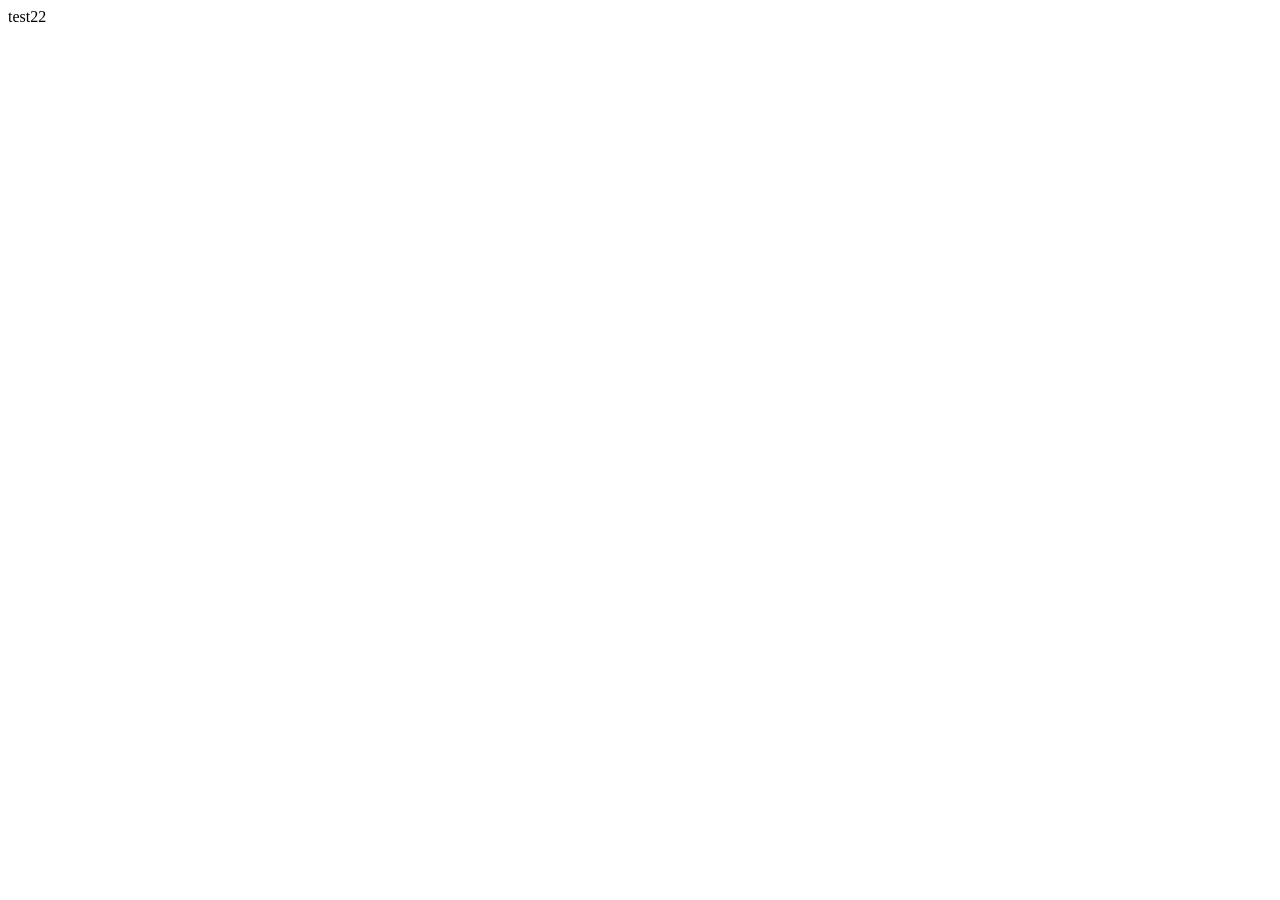
==== index.html @ 88a9cce7 "テスト内容を修正 test->test22" ====
<!DOCTYPE html>
<html lang="ja">
<head>
	<meta charset="UTF-8">
	<meta name="robots" content="noindex">
	<meta name="viewport" content="width=device-width, initial-scale=1">
	<title>Document</title>
	<meta name="description" content="">
	<link rel="stylesheet" href="https://cdn.jsdelivr.net/npm/ress@5.0.2/dist/ress.min.css">
</head>
<body>
	test22
</body>
</html>
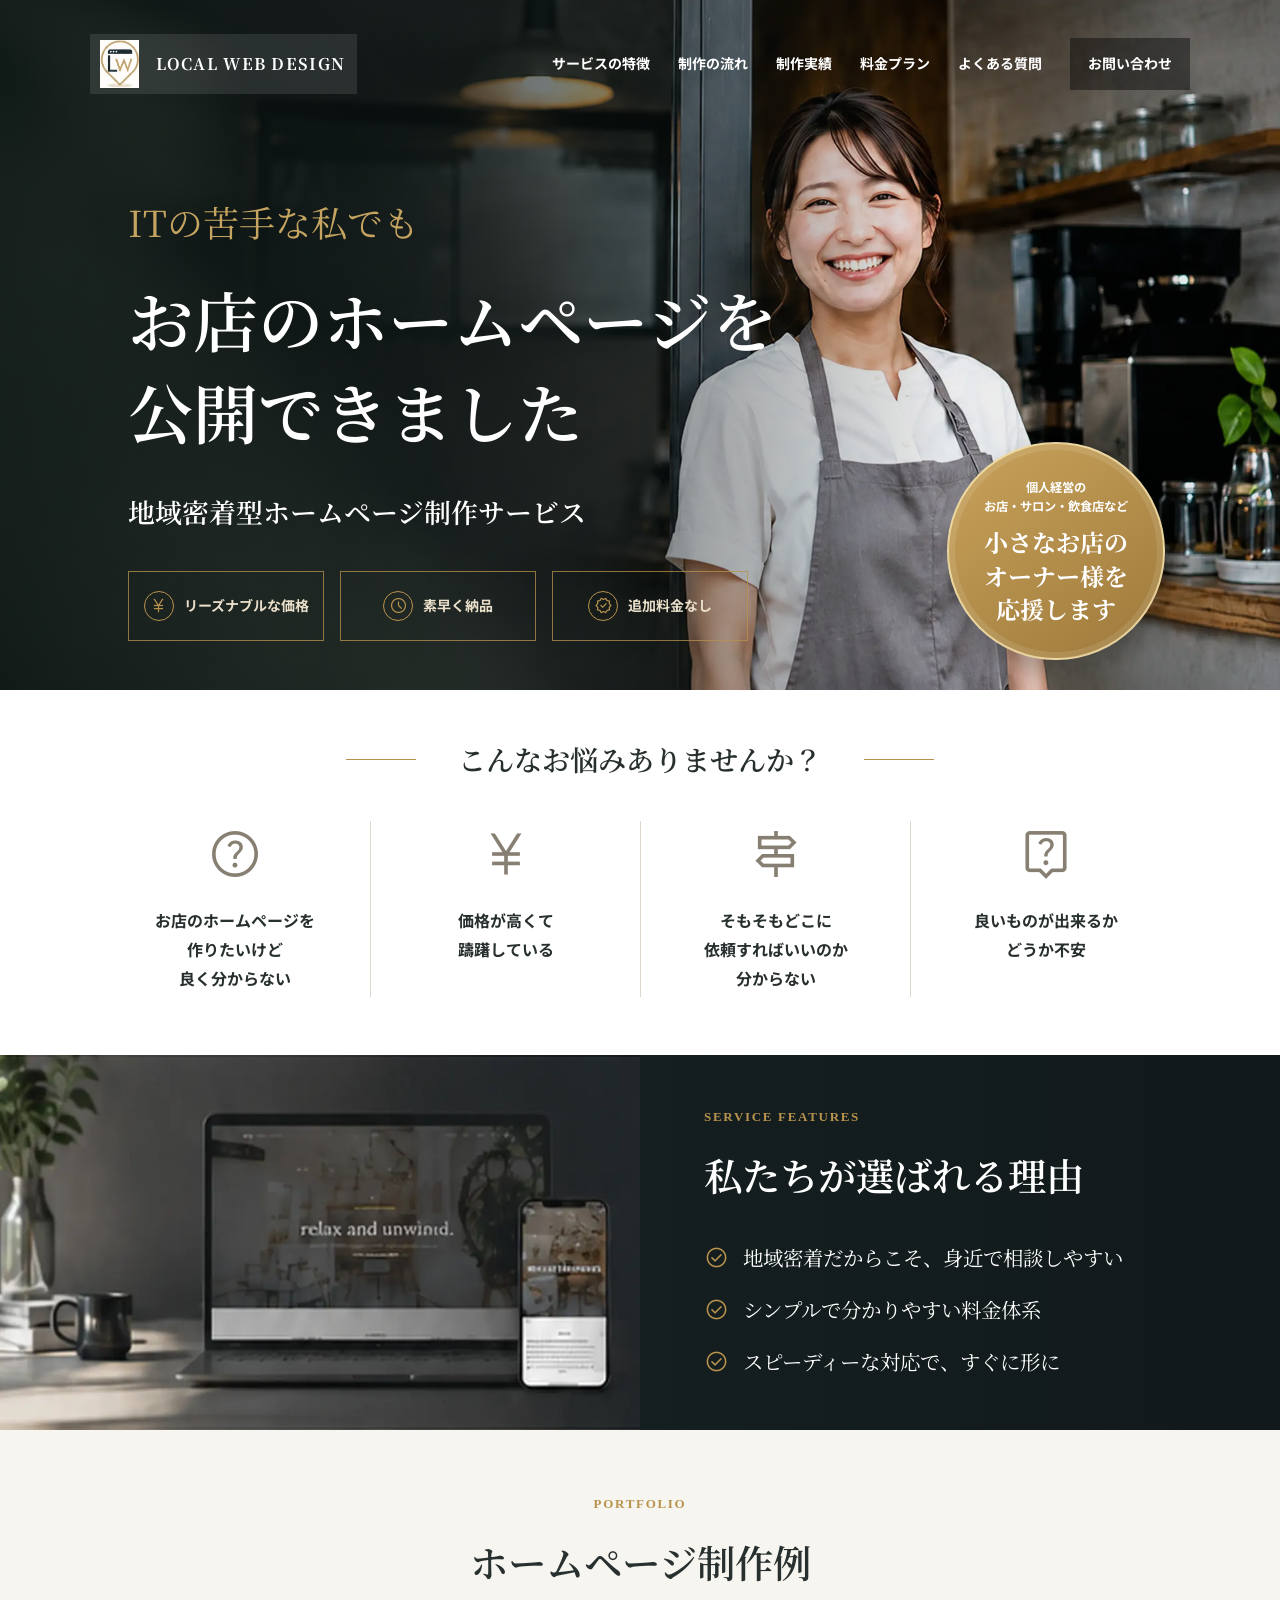
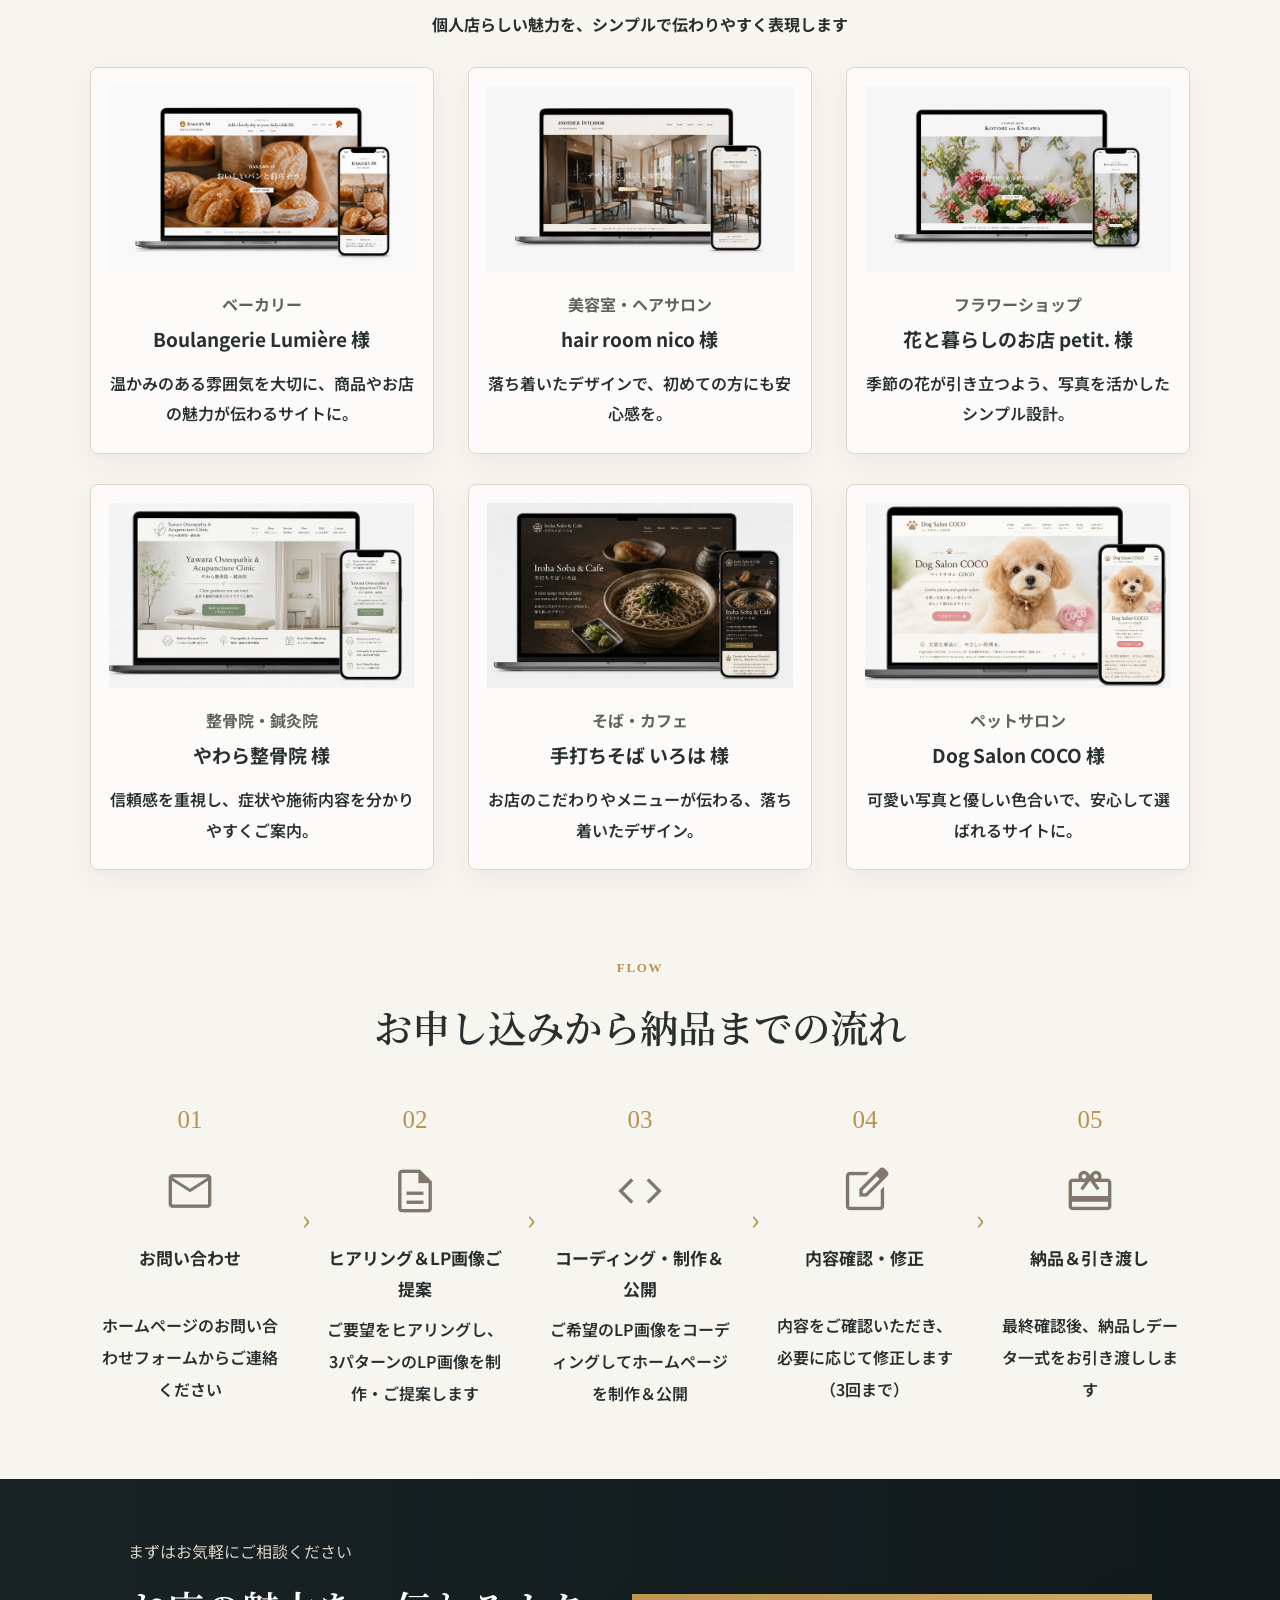
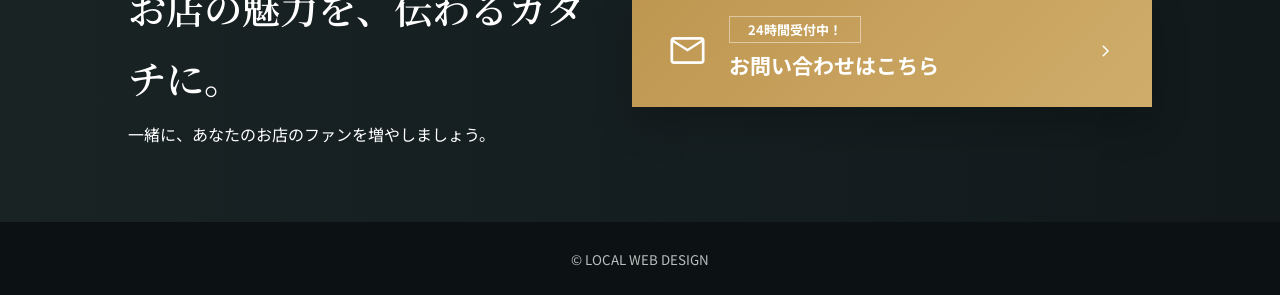
==== commit 22d1190d: "new files 今回初めての登録" ====
--- a/index.html
+++ b/index.html
@@ -1,14 +1,207 @@
 <!DOCTYPE html>
 <html lang="ja">
+
 <head>
 	<meta charset="UTF-8">
 	<meta name="robots" content="noindex">
-	<meta name="viewport" content="width=device-width, initial-scale=1">
-	<title>Document</title>
-	<meta name="description" content="">
-	<link rel="stylesheet" href="https://cdn.jsdelivr.net/npm/ress@5.0.2/dist/ress.min.css">
+	<meta name="viewport" content="width=device-width, initial-scale=1.0">
+	<meta name="description" content="LOCAL WEB DESIGNは、個人経営の小さなお店・サロン・飲食店などのための地域密着型ホームページ制作サービスです。">
+	<title>LOCAL WEB DESIGN | 個人経営専門WEB制作会社</title>
+
+	<!-- favicon -->
+	<link rel="icon" type="image/png" href="/favicon-96x96.png" sizes="96x96" />
+	<link rel="icon" type="image/svg+xml" href="/favicon.svg" />
+	<link rel="shortcut icon" href="/favicon.ico" />
+	<link rel="apple-touch-icon" sizes="180x180" href="/apple-touch-icon.png" />
+	<link rel="manifest" href="/site.webmanifest" />
+
+	<link rel="preconnect" href="https://fonts.googleapis.com">
+	<link rel="preconnect" href="https://fonts.gstatic.com" crossorigin>
+	<link href="https://fonts.googleapis.com/css2?family=Material+Symbols+Outlined&family=Noto+Sans+JP:wght@400;500;600;700&family=Noto+Serif+JP:wght@500;600;700&display=swap" rel="stylesheet">
+	<link rel="stylesheet" href="./assets/css/style.css">
 </head>
+
 <body>
-	test22
+	<header class="site-header">
+
+		<a class="site-logo" href="./index.html" aria-label="LOCAL WEB DESIGN トップページ">
+			<img src="./assets/images/logo.webp" alt="" class="logo-mark">
+			<span class="site-name">LOCAL WEB DESIGN</span>
+		</a>
+		<button class="menu-button" type="button" aria-label="メニューを開閉する" aria-controls="global-nav" aria-expanded="false">
+			<span class="material-symbols-outlined" aria-hidden="true">menu</span>
+		</button>
+		<nav class="global-nav" id="global-nav" aria-label="グローバルナビゲーション">
+			<a href="#features">サービスの特徴</a>
+			<a href="#flow">制作の流れ</a>
+			<a href="#portfolio">制作実績</a>
+			<!-- TODO: 料金プランの内容が未支給のため仮リンクです。 -->
+			<a href="#">料金プラン</a>
+			<!-- TODO: よくある質問の内容が未支給のため仮リンクです。 -->
+			<a href="#">よくある質問</a>
+			<a class="nav-contact" href="./contact.html">お問い合わせ</a>
+		</nav>
+	</header>
+
+	<main>
+		<section class="mv" aria-labelledby="hero-title">
+			<img class="hero-image" src="./assets/images/MV.webp" alt="カフェで笑顔で立つ小さなお店のオーナー">
+			<div class="hero-overlay"></div>
+			<div class="hero-content">
+				<p class="hero-lead">ITの苦手な私でも</p>
+				<h1 id="hero-title">お店のホームページを<br>公開できました</h1>
+				<p class="hero-subtitle">地域密着型ホームページ制作サービス</p>
+				<ul class="hero-points" aria-label="サービスの特徴">
+					<li><span class="material-symbols-outlined" aria-hidden="true">currency_yen</span>リーズナブルな価格</li>
+					<li><span class="material-symbols-outlined" aria-hidden="true">schedule</span>素早く納品</li>
+					<li><span class="material-symbols-outlined" aria-hidden="true">verified</span>追加料金なし</li>
+				</ul>
+			</div>
+			<div class="hero-badge" aria-label="個人経営の小さなお店のオーナー様を応援します">
+				<span>個人経営の<br>お店・サロン・飲食店など</span>
+				<strong>小さなお店の<br>オーナー様を<br>応援します</strong>
+			</div>
+		</section>
+		<section class="worries" aria-labelledby="worries-title">
+			<div class="section-title-line">
+				<span></span>
+				<h2 id="worries-title">こんなお悩みありませんか？</h2>
+				<span></span>
+			</div>
+			<div class="worry-grid">
+				<article class="worry-item">
+					<span class="material-symbols-outlined" aria-hidden="true">help_outline</span>
+					<p>お店のホームページを<br>作りたいけど<br>良く分からない</p>
+				</article>
+				<article class="worry-item">
+					<span class="material-symbols-outlined" aria-hidden="true">currency_yen</span>
+					<p>価格が高くて<br>躊躇している</p>
+				</article>
+				<article class="worry-item">
+					<span class="material-symbols-outlined" aria-hidden="true">signpost</span>
+					<p>そもそもどこに<br>依頼すればいいのか<br>分からない</p>
+				</article>
+				<article class="worry-item">
+					<span class="material-symbols-outlined" aria-hidden="true">live_help</span>
+					<p>良いものが出来るか<br>どうか不安</p>
+				</article>
+			</div>
+		</section>
+
+		<section class="features dark-section" id="features" aria-labelledby="features-title">
+			<div class="features-visual">
+				<img src="./assets/images/service_features.webp" alt="制作したホームページを表示するノートパソコンとスマートフォン">
+			</div>
+			<div class="features-text">
+				<p class="section-kicker">SERVICE FEATURES</p>
+				<h2 id="features-title">私たちが選ばれる理由</h2>
+				<ul class="feature-list">
+					<li><span class="material-symbols-outlined" aria-hidden="true">check_circle</span>地域密着だからこそ、身近で相談しやすい</li>
+					<li><span class="material-symbols-outlined" aria-hidden="true">check_circle</span>シンプルで分かりやすい料金体系</li>
+					<li><span class="material-symbols-outlined" aria-hidden="true">check_circle</span>スピーディーな対応で、すぐに形に</li>
+				</ul>
+			</div>
+		</section>
+
+		<section class="portfolio" id="portfolio" aria-labelledby="portfolio-title">
+			<p class="section-kicker">PORTFOLIO</p>
+			<h2 id="portfolio-title">ホームページ制作例</h2>
+			<p class="section-copy">個人店らしい魅力を、シンプルで伝わりやすく表現します</p>
+			<div class="portfolio-grid">
+				<article class="portfolio-card">
+					<img src="./assets/images/sample-1.webp" alt="ベーカリーのホームページ制作例">
+					<p class="portfolio-type">ベーカリー</p>
+					<h3>Boulangerie Lumière 様</h3>
+					<p>温かみのある雰囲気を大切に、商品やお店の魅力が伝わるサイトに。</p>
+				</article>
+				<article class="portfolio-card">
+					<img src="./assets/images/sample-2.webp" alt="美容室・ヘアサロンのホームページ制作例">
+					<p class="portfolio-type">美容室・ヘアサロン</p>
+					<h3>hair room nico 様</h3>
+					<p>落ち着いたデザインで、初めての方にも安心感を。</p>
+				</article>
+				<article class="portfolio-card">
+					<img src="./assets/images/sample-3.webp" alt="フラワーショップのホームページ制作例">
+					<p class="portfolio-type">フラワーショップ</p>
+					<h3>花と暮らしのお店 petit. 様</h3>
+					<p>季節の花が引き立つよう、写真を活かしたシンプル設計。</p>
+				</article>
+				<article class="portfolio-card">
+					<img src="./assets/images/sample-4.webp" alt="整骨院・鍼灸院のホームページ制作例">
+					<p class="portfolio-type">整骨院・鍼灸院</p>
+					<h3>やわら整骨院 様</h3>
+					<p>信頼感を重視し、症状や施術内容を分かりやすくご案内。</p>
+				</article>
+				<article class="portfolio-card">
+					<img src="./assets/images/sample-5.webp" alt="そば・カフェのホームページ制作例">
+					<p class="portfolio-type">そば・カフェ</p>
+					<h3>手打ちそば いろは 様</h3>
+					<p>お店のこだわりやメニューが伝わる、落ち着いたデザイン。</p>
+				</article>
+				<article class="portfolio-card">
+					<img src="./assets/images/sample-6.webp" alt="ペットサロンのホームページ制作例">
+					<p class="portfolio-type">ペットサロン</p>
+					<h3>Dog Salon COCO 様</h3>
+					<p>可愛い写真と優しい色合いで、安心して選ばれるサイトに。</p>
+				</article>
+			</div>
+		</section>
+
+		<section class="flow" id="flow" aria-labelledby="flow-title">
+			<p class="section-kicker">FLOW</p>
+			<h2 id="flow-title">お申し込みから納品までの流れ</h2>
+			<div class="flow-steps">
+				<article class="flow-step">
+					<p class="flow-number">01</p>
+					<span class="material-symbols-outlined" aria-hidden="true">mail</span>
+					<h3>お問い合わせ</h3>
+					<p>ホームページのお問い合わせフォームからご連絡ください</p>
+				</article>
+				<article class="flow-step">
+					<p class="flow-number">02</p>
+					<span class="material-symbols-outlined" aria-hidden="true">description</span>
+					<h3>ヒアリング＆LP画像ご提案</h3>
+					<p>ご要望をヒアリングし、3パターンのLP画像を制作・ご提案します</p>
+				</article>
+				<article class="flow-step">
+					<p class="flow-number">03</p>
+					<span class="material-symbols-outlined" aria-hidden="true">code</span>
+					<h3>コーディング・制作＆公開</h3>
+					<p>ご希望のLP画像をコーディングしてホームページを制作＆公開</p>
+				</article>
+				<article class="flow-step">
+					<p class="flow-number">04</p>
+					<span class="material-symbols-outlined" aria-hidden="true">edit_square</span>
+					<h3>内容確認・修正</h3>
+					<p>内容をご確認いただき、必要に応じて修正します（3回まで）</p>
+				</article>
+				<article class="flow-step">
+					<p class="flow-number">05</p>
+					<span class="material-symbols-outlined" aria-hidden="true">redeem</span>
+					<h3>納品＆引き渡し</h3>
+					<p>最終確認後、納品しデータ一式をお引き渡しします</p>
+				</article>
+			</div>
+		</section>
+
+		<section class="bottom-contact dark-section" aria-labelledby="bottom-contact-title">
+			<div>
+				<p class="contact-small">まずはお気軽にご相談ください</p>
+				<h2 id="bottom-contact-title">お店の魅力を、伝わるカタチに。</h2>
+				<p>一緒に、あなたのお店のファンを増やしましょう。</p>
+			</div>
+			<a class="large-contact-button" href="./contact.html">
+				<span class="material-symbols-outlined" aria-hidden="true">mail</span>
+				<span><small>24時間受付中！</small>お問い合わせはこちら</span>
+				<span class="material-symbols-outlined" aria-hidden="true">chevron_right</span>
+			</a>
+		</section>
+	</main>
+
+	<footer class="site-footer">
+		<small>&copy; LOCAL WEB DESIGN</small>
+	</footer>
+
+	<script src="./assets/js/main.js"></script>
 </body>
 </html>
--- a/assets/css/style.css
+++ b/assets/css/style.css
@@ -0,0 +1,944 @@
+:root {
+  --ink: #28302f;
+  --soft-ink: #5f625d;
+  --deep: #101a1c;
+  --deep-2: #182324;
+  --paper: #f7f5f0;
+  --white: #ffffff;
+  --line: #ded8cc;
+  --gold: #b9934d;
+  --gold-dark: #8a6a32;
+  --shadow: 0 18px 40px rgba(27, 30, 29, 0.12);
+  --sans: 'Noto Sans JP', sans-serif;
+  --serif: 'Noto Serif JP', serif;
+}
+
+* {
+  box-sizing: border-box;
+}
+
+html {
+  scroll-behavior: smooth;
+}
+
+body {
+  margin: 0;
+  color: var(--ink);
+  background: var(--paper);
+  font-family: var(--sans);
+  line-height: 1.8;
+}
+
+img {
+  display: block;
+  max-width: 100%;
+}
+
+a {
+  color: inherit;
+  text-decoration: none;
+}
+
+button,
+input,
+textarea {
+  font: inherit;
+}
+
+:focus-visible {
+  outline: 3px solid rgba(185, 147, 77, 0.55);
+  outline-offset: 4px;
+}
+
+.material-symbols-outlined {
+  font-variation-settings:
+    'FILL' 0,
+    'wght' 300,
+    'GRAD' 0,
+    'opsz' 24;
+  line-height: 1;
+}
+
+.site-header {
+  position: absolute;
+  top: 0;
+  left: 0;
+  z-index: 20;
+  display: flex;
+  align-items: center;
+  justify-content: space-between;
+  gap: 24px;
+  width: 100%;
+  padding: 34px clamp(22px, 7vw, 108px);
+  color: var(--white);
+}
+
+.sub-header {
+  position: relative;
+  background: var(--deep);
+}
+
+.site-logo {
+  display: inline-flex;
+  align-items: center;
+  flex: 0 0 auto;
+  gap: 12px;
+  width: auto;
+  max-width: min(320px, calc(100vw - 92px));
+  padding: 6px 12px 6px 6px;
+  background: rgba(255, 255, 255, 0.1);
+}
+
+.site-logo img {
+  width: 48px;
+  height: 48px;
+  object-fit: contain;
+  /* filter: brightness(0) invert(1); */
+}
+
+.site-name {
+  color: var(--white);
+  font-family: var(--serif);
+  font-size: 16px;
+  font-weight: 700;
+  letter-spacing: 0.08em;
+  line-height: 1.2;
+  white-space: nowrap;
+}
+
+.global-nav {
+  display: flex;
+  align-items: center;
+  gap: clamp(18px, 2.2vw, 32px);
+  font-size: 14px;
+  font-weight: 700;
+}
+
+.global-nav a {
+  transition:
+    color 0.2s ease,
+    background 0.2s ease;
+}
+
+.global-nav a:hover {
+  color: #dfc27e;
+}
+
+.nav-contact {
+  padding: 13px 18px;
+  background: rgba(0, 0, 0, 0.42);
+}
+
+.nav-contact:hover {
+  background: rgba(185, 147, 77, 0.85);
+  color: var(--white);
+}
+
+.menu-button {
+  display: none;
+  place-items: center;
+  width: 46px;
+  height: 46px;
+  border: 1px solid rgba(255, 255, 255, 0.42);
+  color: var(--white);
+  background: rgba(0, 0, 0, 0.28);
+  cursor: pointer;
+}
+
+.mv {
+  position: relative;
+  min-height: 690px;
+  overflow: hidden;
+  color: var(--white);
+  background: var(--deep);
+}
+
+.hero-image,
+.hero-overlay {
+  position: absolute;
+  inset: 0;
+  width: 100%;
+  height: 100%;
+}
+
+.hero-image {
+  object-fit: cover;
+  object-position: center top;
+}
+
+.hero-overlay {
+  background: linear-gradient(90deg, rgba(14, 23, 22, 0.84) 0%, rgba(14, 23, 22, 0.58) 43%, rgba(14, 23, 22, 0.08) 74%);
+}
+
+.hero-content {
+  position: relative;
+  z-index: 2;
+  width: min(760px, calc(100% - 44px));
+  margin-left: clamp(24px, 10vw, 145px);
+  padding-top: 190px;
+}
+
+.hero-lead {
+  margin: 0 0 18px;
+  color: #c4a460;
+  font-family: var(--serif);
+  font-size: clamp(27px, 2.9vw, 36px);
+}
+
+.mv h1 {
+  margin: 0;
+  font-family: var(--serif);
+  font-size: clamp(50px, 5.1vw, 72px);
+  font-weight: 600;
+  line-height: 1.42;
+}
+
+.hero-subtitle {
+  margin: 30px 0 34px;
+  font-family: var(--serif);
+  font-size: clamp(21px, 2.1vw, 30px);
+  font-weight: 600;
+}
+
+.sp-break {
+  display: none;
+}
+
+.hero-points {
+  display: grid;
+  grid-template-columns: repeat(3, minmax(0, 1fr));
+  gap: 16px;
+  width: min(620px, 100%);
+  padding: 0;
+  margin: 0;
+  list-style: none;
+}
+
+.hero-points li {
+  display: flex;
+  align-items: center;
+  justify-content: center;
+  gap: 10px;
+  min-height: 70px;
+  border: 1px solid rgba(185, 147, 77, 0.75);
+  color: #eadfca;
+  font-size: 14px;
+  font-weight: 700;
+}
+
+.hero-points .material-symbols-outlined {
+  display: grid;
+  place-items: center;
+  width: 30px;
+  height: 30px;
+  border: 1px solid var(--gold);
+  border-radius: 50%;
+  color: var(--gold);
+  font-size: 19px;
+}
+
+.hero-badge {
+  position: absolute;
+  right: clamp(36px, 9vw, 150px);
+  bottom: 30px;
+  z-index: 3;
+  display: grid;
+  align-content: center;
+  justify-items: center;
+  gap: 0.36rem;
+  width: clamp(164px, 17vw, 225px);
+  aspect-ratio: 1;
+  padding: clamp(10px, 1vw, 16px);
+  border: 2px solid rgba(255, 240, 192, 0.72);
+  border-radius: 50%;
+  color: var(--white);
+  background: linear-gradient(145deg, #c9a35b, #9d793b);
+  box-shadow:
+    inset 0 0 0 6px rgba(255, 255, 255, 0.1),
+    0 14px 22px rgba(0, 0, 0, 0.24);
+  text-align: center;
+}
+
+.hero-badge span {
+  width: 100%;
+  font-size: clamp(10px, 0.96vw, 13px);
+  font-weight: 700;
+  line-height: 1.55;
+  white-space: nowrap;
+}
+
+.hero-badge strong {
+  display: block;
+  width: 100%;
+  margin-top: 4px;
+  font-family: var(--serif);
+  font-size: clamp(16px, 1.9vw, 24px);
+  line-height: 1.38;
+  letter-spacing: 0;
+}
+
+.worries,
+.portfolio,
+.flow,
+.contact-section,
+.page-hero,
+.thanks-panel {
+  padding-inline: clamp(20px, 7vw, 120px);
+}
+
+.worries {
+  padding-top: 44px;
+  padding-bottom: 58px;
+  background: var(--white);
+}
+
+.section-title-line {
+  display: flex;
+  align-items: center;
+  justify-content: center;
+  gap: 42px;
+  margin-bottom: 36px;
+}
+
+.section-title-line span {
+  width: 70px;
+  height: 1px;
+  background: var(--gold);
+}
+
+h2,
+h1 {
+  letter-spacing: 0;
+}
+
+.section-title-line h2,
+.portfolio h2,
+.flow h2,
+.features h2,
+.bottom-contact h2,
+.page-hero h1,
+.thanks-panel h1 {
+  margin: 0;
+  font-family: var(--serif);
+  font-weight: 600;
+}
+
+.section-title-line h2 {
+  font-size: clamp(22px, 2.2vw, 31px);
+}
+
+.worry-grid {
+  display: grid;
+  grid-template-columns: repeat(4, minmax(0, 1fr));
+  max-width: 1080px;
+  margin: 0 auto;
+}
+
+.worry-item {
+  min-height: 162px;
+  padding: 4px 28px;
+  text-align: center;
+}
+
+.worry-item + .worry-item {
+  border-left: 1px solid var(--line);
+}
+
+.worry-item .material-symbols-outlined {
+  color: #877f72;
+  font-size: 58px;
+}
+
+.worry-item p {
+  margin: 16px 0 0;
+  font-weight: 700;
+  line-height: 1.8;
+}
+
+.dark-section {
+  color: var(--white);
+  background: linear-gradient(90deg, #192324, #11191b);
+}
+
+.features {
+  display: grid;
+  grid-template-columns: 1fr 1fr;
+  align-items: center;
+  min-height: 320px;
+}
+
+.features-visual {
+  height: 100%;
+  min-height: 320px;
+}
+
+.features-visual img {
+  width: 100%;
+  height: 100%;
+  object-fit: cover;
+  object-position: center;
+}
+
+.features-text {
+  padding: 50px clamp(24px, 8vw, 120px) 50px clamp(32px, 5vw, 78px);
+}
+
+.section-kicker {
+  margin: 0 0 12px;
+  color: var(--gold);
+  font-family: Georgia, serif;
+  font-size: 13px;
+  font-weight: 700;
+  letter-spacing: 0.13em;
+}
+
+.features h2,
+.portfolio h2,
+.flow h2 {
+  font-size: clamp(27px, 3vw, 42px);
+}
+
+.feature-list {
+  display: grid;
+  gap: 15px;
+  padding: 0;
+  margin: 30px 0 0;
+  list-style: none;
+  font-family: var(--serif);
+  font-size: clamp(18px, 1.6vw, 24px);
+}
+
+.feature-list li {
+  display: flex;
+  align-items: center;
+  gap: 14px;
+}
+
+.feature-list .material-symbols-outlined {
+  color: var(--gold);
+  font-size: 25px;
+}
+
+.portfolio {
+  padding-top: 62px;
+  padding-bottom: 52px;
+  text-align: center;
+  background: var(--paper);
+}
+
+.section-copy {
+  margin: 14px 0 28px;
+  font-weight: 700;
+}
+
+.portfolio-grid {
+  display: grid;
+  grid-template-columns: repeat(3, minmax(0, 1fr));
+  gap: 30px 34px;
+  max-width: 1180px;
+  margin: 0 auto;
+}
+
+.portfolio-card {
+  padding: 18px 18px 24px;
+  border: 1px solid #ded6c8;
+  border-radius: 8px;
+  background: rgba(255, 255, 255, 0.68);
+  box-shadow: 0 10px 28px rgba(52, 48, 42, 0.06);
+}
+
+.portfolio-card img {
+  width: 100%;
+  aspect-ratio: 16 / 9.7;
+  object-fit: cover;
+  object-position: center;
+}
+
+.portfolio-type {
+  margin: 18px 0 3px;
+  color: var(--soft-ink);
+  font-weight: 700;
+}
+
+.portfolio-card h3 {
+  margin: 0 0 12px;
+  font-size: 19px;
+}
+
+.portfolio-card p:last-child {
+  margin: 0;
+  font-weight: 600;
+  line-height: 1.9;
+}
+
+.flow {
+  padding-top: 34px;
+  padding-bottom: 70px;
+  text-align: center;
+  background: var(--paper);
+}
+
+.flow-steps {
+  display: grid;
+  grid-template-columns: repeat(5, minmax(0, 1fr));
+  gap: 24px;
+  max-width: 1180px;
+  margin: 36px auto 0;
+}
+
+.flow-step {
+  position: relative;
+  padding-inline: 10px;
+}
+
+.flow-step:not(:last-child)::after {
+  position: absolute;
+  top: 96px;
+  right: -19px;
+  color: var(--gold);
+  content: '›';
+  font-size: 28px;
+}
+
+.flow-number {
+  margin: 0 0 22px;
+  color: var(--gold);
+  font-family: Georgia, serif;
+  font-size: 25px;
+}
+
+.flow-step .material-symbols-outlined {
+  color: #81776c;
+  font-size: 54px;
+}
+
+.flow-step h3 {
+  min-height: 58px;
+  margin: 18px 0 8px;
+  font-size: 17px;
+}
+
+.flow-step p:last-child {
+  margin: 0;
+  font-weight: 600;
+  line-height: 2;
+}
+
+.bottom-contact {
+  display: grid;
+  grid-template-columns: 1fr minmax(340px, 520px);
+  gap: 40px;
+  align-items: center;
+  padding: 58px clamp(22px, 10vw, 150px);
+}
+
+.contact-small {
+  margin: 0 0 8px;
+  color: #d6d0c5;
+}
+
+.bottom-contact h2 {
+  margin-bottom: 8px;
+  font-size: clamp(28px, 3vw, 42px);
+}
+
+.bottom-contact p {
+  margin-top: 0;
+}
+
+.large-contact-button {
+  display: grid;
+  grid-template-columns: auto 1fr auto;
+  align-items: center;
+  gap: 20px;
+  min-height: 92px;
+  padding: 22px 34px;
+  color: var(--white);
+  background: linear-gradient(135deg, #be9650, #d0ad6b);
+  box-shadow: 0 18px 35px rgba(0, 0, 0, 0.18);
+  transition:
+    transform 0.2s ease,
+    filter 0.2s ease;
+}
+
+.large-contact-button:hover,
+.primary-button:hover,
+.submit-button:hover {
+  filter: brightness(1.06);
+  transform: translateY(-2px);
+}
+
+.large-contact-button .material-symbols-outlined:first-child {
+  font-size: 43px;
+}
+
+.large-contact-button small {
+  display: block;
+  width: fit-content;
+  margin-bottom: 4px;
+  padding: 1px 18px;
+  border: 1px solid rgba(255, 255, 255, 0.45);
+  font-size: 13px;
+}
+
+.large-contact-button span:nth-child(2) {
+  font-size: 21px;
+  font-weight: 700;
+}
+
+.site-footer {
+  padding: 22px;
+  color: rgba(255, 255, 255, 0.72);
+  background: #0c1213;
+  text-align: center;
+}
+
+.sub-page {
+  background: #f6f3ed;
+}
+
+.page-hero {
+  padding-top: 76px;
+  padding-bottom: 40px;
+  text-align: center;
+}
+
+.page-hero h1,
+.thanks-panel h1 {
+  font-size: clamp(32px, 4vw, 48px);
+}
+
+.page-hero p:last-child {
+  margin: 18px 0 0;
+  font-weight: 600;
+}
+
+.contact-section {
+  padding-bottom: 78px;
+}
+
+.contact-form {
+  display: grid;
+  grid-template-columns: repeat(2, minmax(0, 1fr));
+  gap: 24px;
+  max-width: 920px;
+  margin: 0 auto;
+  padding: clamp(24px, 5vw, 54px);
+  border: 1px solid var(--line);
+  border-radius: 8px;
+  background: var(--white);
+  box-shadow: var(--shadow);
+}
+
+.contact-form label {
+  display: grid;
+  gap: 8px;
+  font-weight: 700;
+}
+
+.contact-form em {
+  display: inline-block;
+  margin-left: 6px;
+  padding: 1px 8px;
+  color: var(--white);
+  background: var(--gold);
+  font-size: 12px;
+  font-style: normal;
+}
+
+.contact-form input,
+.contact-form textarea {
+  width: 100%;
+  border: 1px solid #cfc8bd;
+  border-radius: 4px;
+  padding: 13px 14px;
+  background: #fcfbf8;
+}
+
+.contact-form textarea {
+  resize: vertical;
+}
+
+.full-field {
+  grid-column: 1 / -1;
+}
+
+.privacy-check {
+  display: flex !important;
+  grid-template-columns: auto 1fr;
+  align-items: center;
+}
+
+.privacy-check input {
+  width: 20px;
+  height: 20px;
+}
+
+.submit-button,
+.primary-button {
+  display: inline-flex;
+  align-items: center;
+  justify-content: center;
+  min-height: 56px;
+  border: 0;
+  color: var(--white);
+  background: linear-gradient(135deg, #a88242, #c8a15c);
+  font-weight: 700;
+  cursor: pointer;
+  transition:
+    transform 0.2s ease,
+    filter 0.2s ease;
+}
+
+.back-link {
+  display: block;
+  width: fit-content;
+  margin: 28px auto 0;
+  border-bottom: 1px solid currentColor;
+  color: var(--soft-ink);
+  font-weight: 700;
+}
+
+.thanks-panel {
+  max-width: 820px;
+  margin: 88px auto;
+  padding-top: 78px;
+  padding-bottom: 78px;
+  border: 1px solid var(--line);
+  border-radius: 8px;
+  background: var(--white);
+  box-shadow: var(--shadow);
+  text-align: center;
+}
+
+.thanks-panel p:not(.section-kicker) {
+  margin: 22px 0 30px;
+  font-weight: 600;
+}
+
+.primary-button {
+  padding: 12px 34px;
+}
+
+@media (max-width: 980px) {
+  .site-header {
+    padding: 22px;
+  }
+
+  .menu-button {
+    display: grid;
+  }
+
+  .global-nav {
+    position: absolute;
+    top: calc(100% - 8px);
+    right: 22px;
+    display: none;
+    width: min(310px, calc(100vw - 44px));
+    padding: 18px;
+    background: rgba(16, 26, 28, 0.96);
+    box-shadow: var(--shadow);
+  }
+
+  .global-nav.is-open {
+    display: grid;
+    gap: 4px;
+  }
+
+  .global-nav a {
+    padding: 12px 10px;
+  }
+
+  .nav-contact {
+    margin-top: 6px;
+    text-align: center;
+  }
+
+  .mv {
+    min-height: 760px;
+  }
+
+  .hero-content {
+    margin-left: 22px;
+    padding-top: 138px;
+  }
+
+  .hero-overlay {
+    background: linear-gradient(90deg, rgba(14, 23, 22, 0.88), rgba(14, 23, 22, 0.54));
+  }
+
+  .hero-badge {
+    right: 28px;
+    bottom: 24px;
+  }
+
+  .worry-grid,
+  .portfolio-grid {
+    grid-template-columns: repeat(2, minmax(0, 1fr));
+  }
+
+  .worry-item:nth-child(3) {
+    border-left: 0;
+  }
+
+  .worry-item:nth-child(n + 3) {
+    border-top: 1px solid var(--line);
+    padding-top: 28px;
+  }
+
+  .features,
+  .bottom-contact {
+    grid-template-columns: 1fr;
+  }
+
+  .features-text {
+    padding: 42px 28px;
+  }
+
+  .flow-steps {
+    grid-template-columns: repeat(2, minmax(0, 1fr));
+  }
+
+  .flow-step:not(:last-child)::after {
+    display: none;
+  }
+}
+
+@media (max-width: 640px) {
+  .site-logo {
+    gap: 10px;
+    max-width: calc(100vw - 90px);
+    padding: 4px 8px 4px 4px;
+  }
+
+  .site-logo img {
+    width: 42px;
+    height: 42px;
+  }
+
+  .site-name {
+    font-size: 14px;
+  }
+
+  .mv {
+    min-height: 760px;
+  }
+
+  .hero-image {
+    object-position: 64% top;
+  }
+
+  .hero-content {
+    width: calc(100% - 32px);
+    margin-left: 16px;
+    padding-top: 112px;
+  }
+
+  .mv h1 {
+    font-size: clamp(34px, 9vw, 38px);
+    line-height: 1.5;
+  }
+
+  .sp-break {
+    display: inline;
+  }
+
+  .hero-points {
+    grid-template-columns: 1fr;
+    width: min(250px, 50vw, 100%);
+    gap: 10px;
+  }
+
+  .hero-points li {
+    justify-content: flex-start;
+    min-height: 52px;
+    padding-inline: 10px;
+  }
+
+  .hero-badge {
+    right: 4%;
+    left: auto;
+    top: 410px;
+    bottom: auto;
+    width: clamp(136px, 36vw, 150px);
+  }
+
+  .hero-badge span {
+    font-size: 9px;
+  }
+
+  .hero-badge strong {
+    font-size: 16px;
+  }
+
+  .section-title-line {
+    gap: 16px;
+  }
+
+  .section-title-line span {
+    width: 34px;
+  }
+
+  .worry-grid,
+  .portfolio-grid,
+  .flow-steps,
+  .contact-form {
+    grid-template-columns: 1fr;
+  }
+
+  .worry-item,
+  .worry-item + .worry-item {
+    border-left: 0;
+    border-top: 1px solid var(--line);
+    padding-top: 26px;
+  }
+
+  .worry-item:first-child {
+    border-top: 0;
+  }
+
+  .features-visual {
+    min-height: 220px;
+  }
+
+  .bottom-contact {
+    padding-block: 46px;
+  }
+
+  .large-contact-button {
+    grid-template-columns: auto 1fr;
+    padding: 20px;
+  }
+
+  .large-contact-button .material-symbols-outlined:last-child {
+    display: none;
+  }
+
+  .contact-form {
+    padding: 24px;
+  }
+
+  .privacy-check {
+    align-items: flex-start;
+  }
+}
+
+@media (max-width: 430px) {
+  .mv h1 {
+    font-size: clamp(28px, 8vw, 34px);
+    line-height: 1.35;
+  }
+}
+
+@media (max-width: 360px) {
+  .hero-points {
+    width: min(168px, 50vw, 100%);
+  }
+
+  .hero-badge {
+    right: 12px;
+    left: auto;
+    top: 416px;
+    width: clamp(124px, 38vw, 136px);
+  }
+}
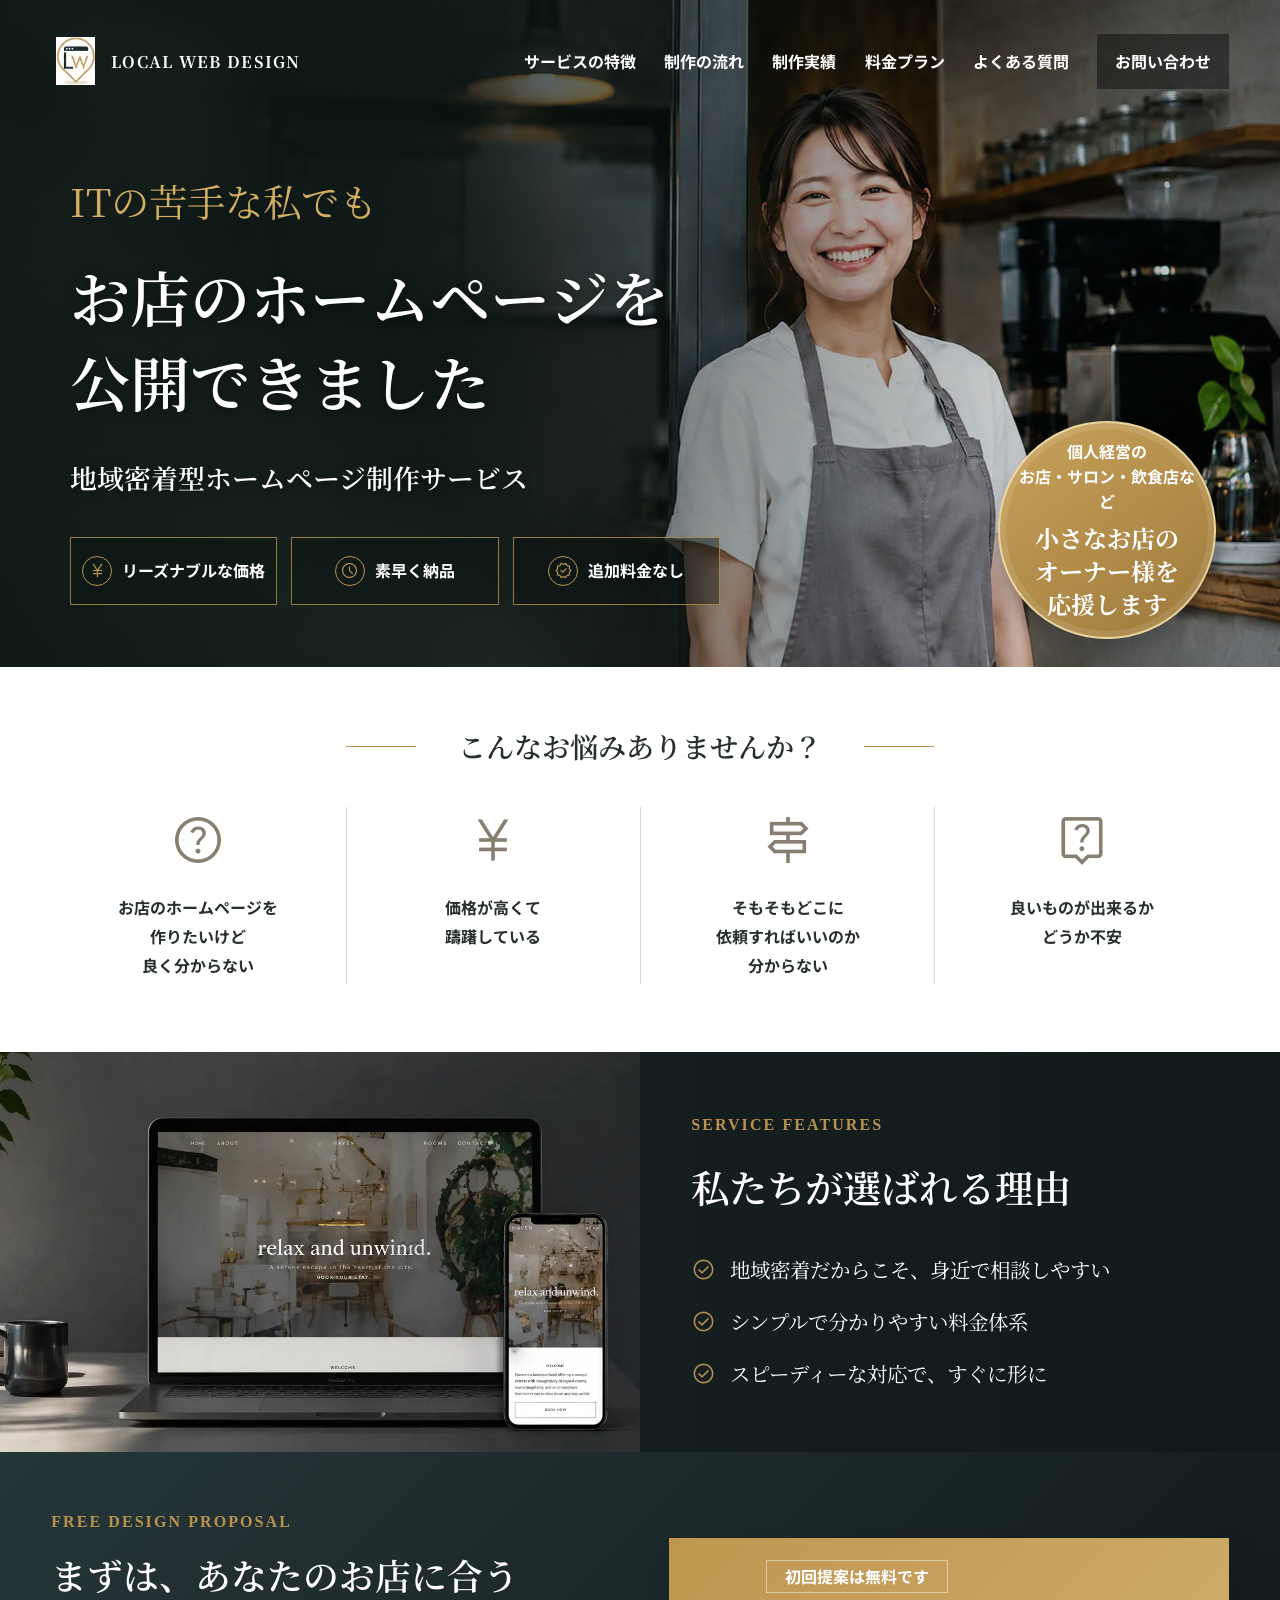
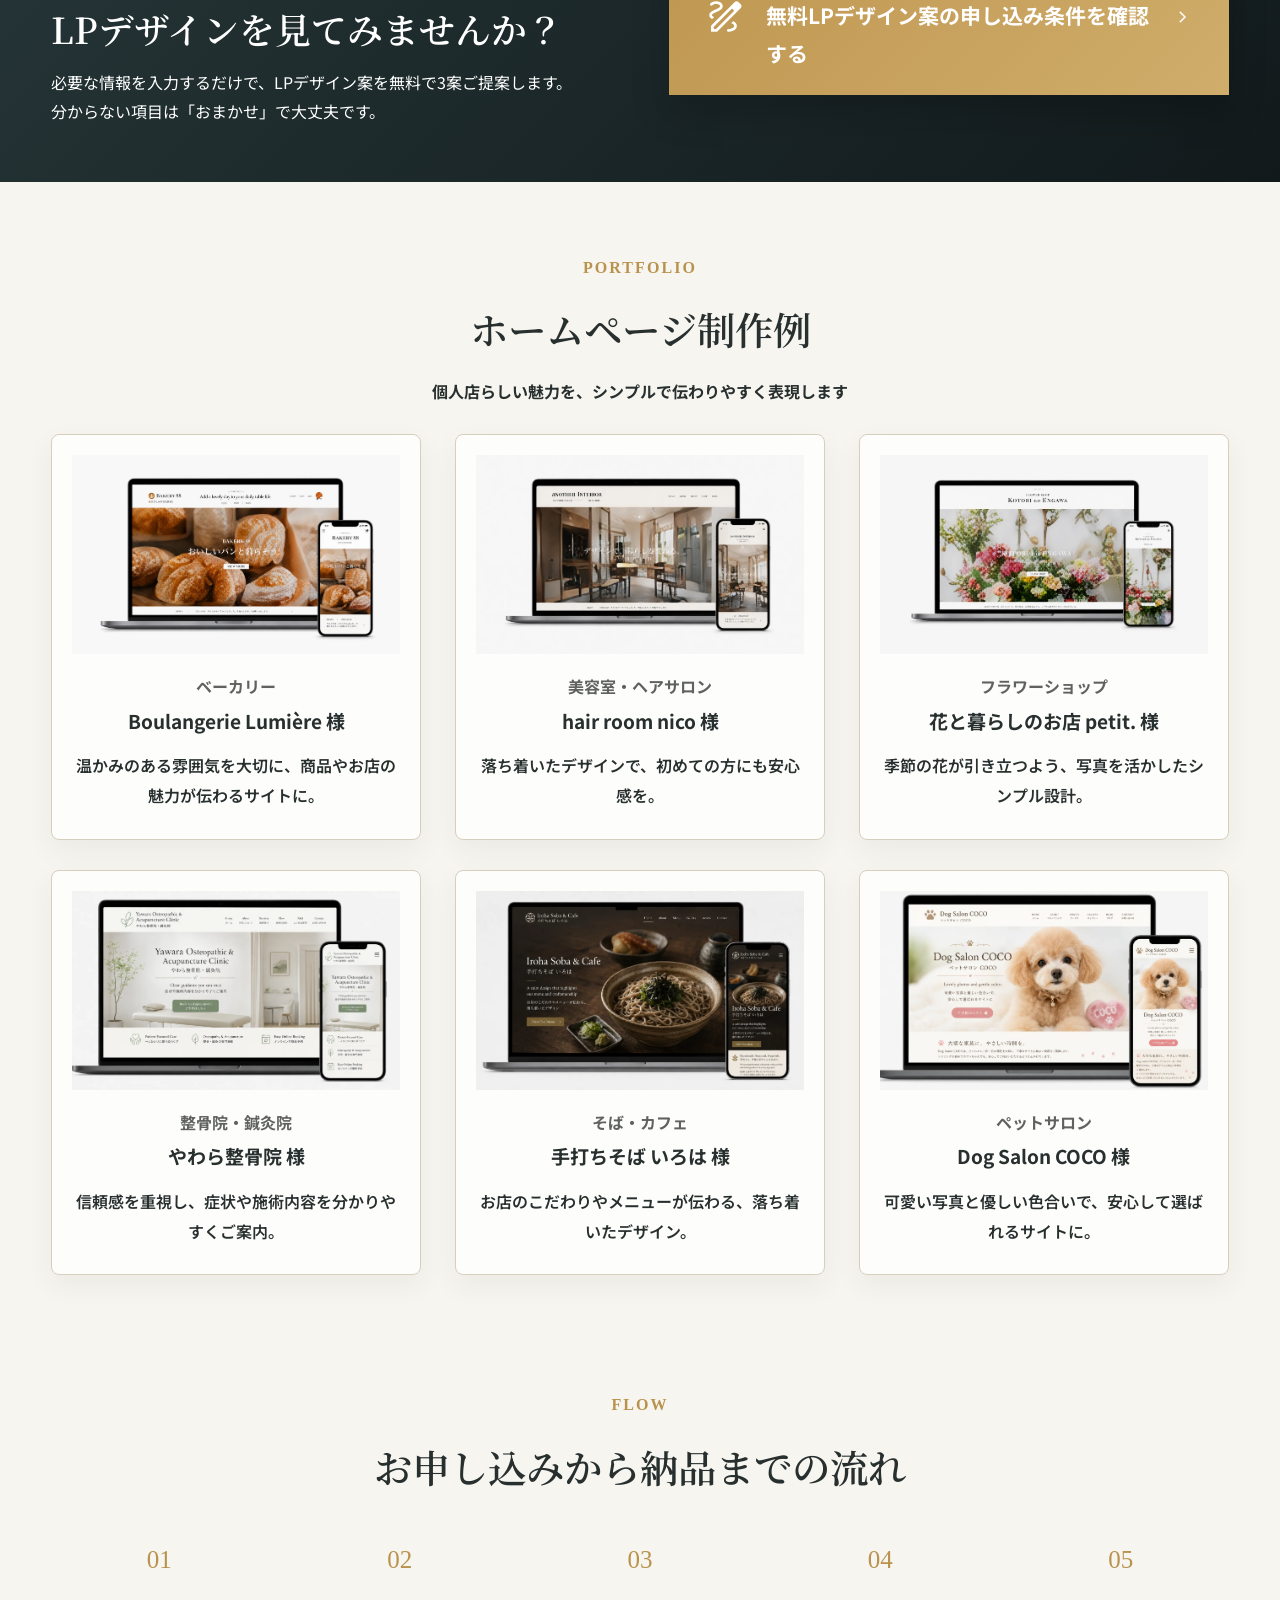
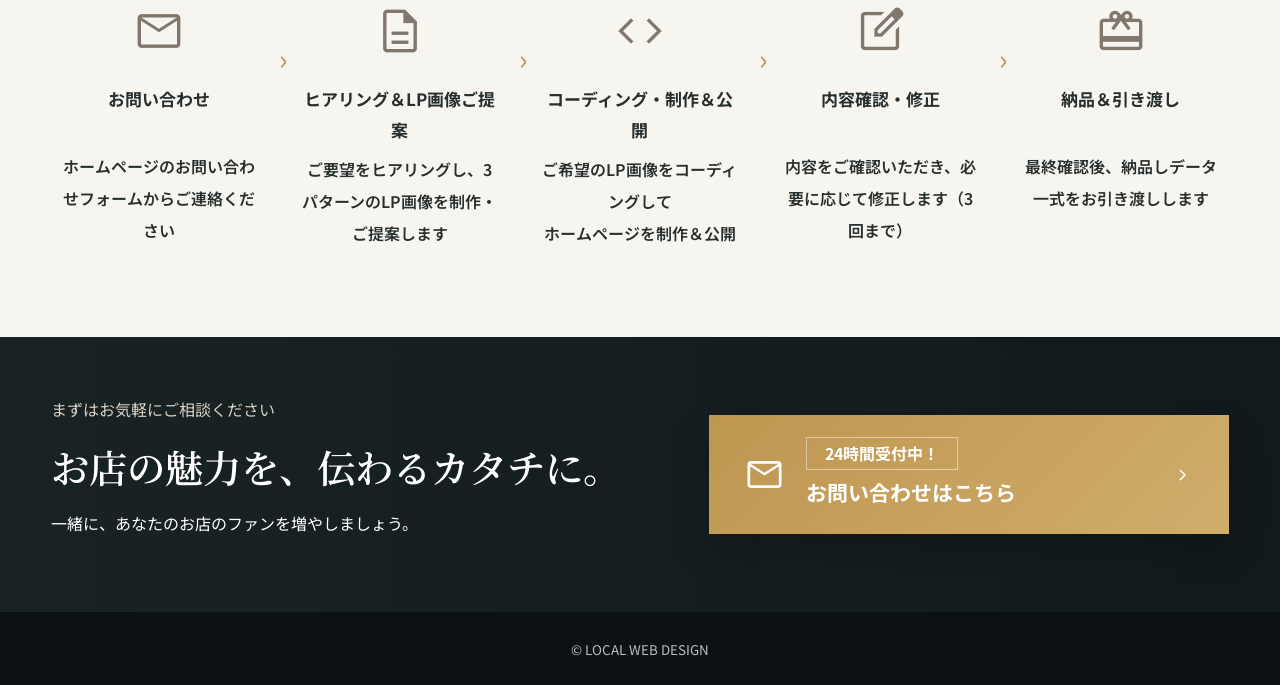
==== commit 27abe2e3: "LP画像申し込みボタン追加" ====
--- a/index.html
+++ b/index.html
@@ -8,20 +8,20 @@
 	<meta name="description" content="LOCAL WEB DESIGNは、個人経営の小さなお店・サロン・飲食店などのための地域密着型ホームページ制作サービスです。">
 	<title>LOCAL WEB DESIGN | 個人経営専門WEB制作会社</title>
 
-	<!-- favicon -->
-	<link rel="icon" type="image/png" href="/favicon-96x96.png" sizes="96x96" />
-	<link rel="icon" type="image/svg+xml" href="/favicon.svg" />
-	<link rel="shortcut icon" href="/favicon.ico" />
-	<link rel="apple-touch-icon" sizes="180x180" href="/apple-touch-icon.png" />
-	<link rel="manifest" href="/site.webmanifest" />
+	<!-- Favicon -->
+	<link rel="icon" type="image/png" href="./assets/images/favicon-96x96.png" sizes="96x96" />
+	<link rel="icon" type="image/svg+xml" href="./assets/images/favicon.svg" />
+	<link rel="shortcut icon" href="./assets/images/favicon.ico" />
+	<link rel="apple-touch-icon" sizes="180x180" href="./assets/images/apple-touch-icon.png" />
+	<link rel="manifest" href="./assets/images/site.webmanifest" />
 
 	<link rel="preconnect" href="https://fonts.googleapis.com">
 	<link rel="preconnect" href="https://fonts.gstatic.com" crossorigin>
 	<link href="https://fonts.googleapis.com/css2?family=Material+Symbols+Outlined&family=Noto+Sans+JP:wght@400;500;600;700&family=Noto+Serif+JP:wght@500;600;700&display=swap" rel="stylesheet">
-	<link rel="stylesheet" href="./assets/css/style.css">
+	<link rel="stylesheet" href="./assets/css/style.css?v=20260610-5">
 </head>
 
-<body>
+<body class="home-page">
 	<header class="site-header">
 
 		<a class="site-logo" href="./index.html" aria-label="LOCAL WEB DESIGN トップページ">
@@ -103,6 +103,21 @@
 			</div>
 		</section>
 
+		<section class="free-design-cta" aria-labelledby="free-design-title">
+			<div class="free-design-cta__inner">
+				<div>
+					<p class="section-kicker">FREE DESIGN PROPOSAL</p>
+					<h2 id="free-design-title">まずは、あなたのお店に合う<br>LPデザインを見てみませんか？</h2>
+					<p>必要な情報を入力するだけで、LPデザイン案を無料で3案ご提案します。<br>分からない項目は「おまかせ」で大丈夫です。</p>
+				</div>
+				<a class="large-contact-button free-design-cta__button" href="./lp-design-check.html">
+					<span class="material-symbols-outlined" aria-hidden="true">draw</span>
+					<span><small>初回提案は無料です</small>無料LPデザイン案の申し込み条件を確認する</span>
+					<span class="material-symbols-outlined" aria-hidden="true">chevron_right</span>
+				</a>
+			</div>
+		</section>
+
 		<section class="portfolio" id="portfolio" aria-labelledby="portfolio-title">
 			<p class="section-kicker">PORTFOLIO</p>
 			<h2 id="portfolio-title">ホームページ制作例</h2>
@@ -149,7 +164,7 @@
 
 		<section class="flow" id="flow" aria-labelledby="flow-title">
 			<p class="section-kicker">FLOW</p>
-			<h2 id="flow-title">お申し込みから納品までの流れ</h2>
+			<h2 id="flow-title">お申し込みから<br class="sp-break">納品までの流れ</h2>
 			<div class="flow-steps">
 				<article class="flow-step">
 					<p class="flow-number">01</p>
@@ -167,7 +182,7 @@
 					<p class="flow-number">03</p>
 					<span class="material-symbols-outlined" aria-hidden="true">code</span>
 					<h3>コーディング・制作＆公開</h3>
-					<p>ご希望のLP画像をコーディングしてホームページを制作＆公開</p>
+					<p>ご希望のLP画像をコーディングして<br>ホームページを制作＆公開</p>
 				</article>
 				<article class="flow-step">
 					<p class="flow-number">04</p>
@@ -187,7 +202,7 @@
 		<section class="bottom-contact dark-section" aria-labelledby="bottom-contact-title">
 			<div>
 				<p class="contact-small">まずはお気軽にご相談ください</p>
-				<h2 id="bottom-contact-title">お店の魅力を、伝わるカタチに。</h2>
+				<h2 id="bottom-contact-title">お店の魅力を、<br class="sp-break">伝わるカタチに。</h2>
 				<p>一緒に、あなたのお店のファンを増やしましょう。</p>
 			</div>
 			<a class="large-contact-button" href="./contact.html">
--- a/assets/css/style.css
+++ b/assets/css/style.css
@@ -18,6 +18,7 @@
 }
 
 html {
+  font-size: 62.5%;
   scroll-behavior: smooth;
 }
 
@@ -26,7 +27,9 @@
   color: var(--ink);
   background: var(--paper);
   font-family: var(--sans);
+  font-size: 1.6rem;
   line-height: 1.8;
+  overflow-x: hidden;
 }
 
 img {
@@ -62,13 +65,15 @@
 .site-header {
   position: absolute;
   top: 0;
+  right: 0;
   left: 0;
   z-index: 20;
   display: flex;
   align-items: center;
   justify-content: space-between;
   gap: 24px;
-  width: 100%;
+  width: auto;
+  max-width: 100vw;
   padding: 34px clamp(22px, 7vw, 108px);
   color: var(--white);
 }
@@ -147,40 +152,63 @@
 
 .mv {
   position: relative;
+  display: grid;
+  grid-template-columns: minmax(500px, 52%) minmax(0, 1fr);
   min-height: 690px;
   overflow: hidden;
-  color: var(--white);
-  background: var(--deep);
+  color: var(--ink);
+  background: #f7fbfd;
+}
+
+.mv::before {
+  position: absolute;
+  inset: 0 auto 0 0;
+  z-index: 2;
+  width: min(52%, 720px);
+  border-radius: 0 24px 24px 0;
+  background: rgba(255, 255, 255, 0.96);
+  box-shadow: 18px 0 42px rgba(20, 48, 70, 0.08);
+  clip-path: polygon(0 0, 92% 0, 100% 100%, 0 100%);
+  content: '';
 }
 
 .hero-image,
 .hero-overlay {
   position: absolute;
-  inset: 0;
-  width: 100%;
+  top: 0;
+  right: 0;
+  bottom: 0;
+  left: 36%;
+  width: 61%;
   height: 100%;
 }
 
 .hero-image {
   object-fit: cover;
-  object-position: center top;
+  object-position: 58% top;
 }
 
 .hero-overlay {
-  background: linear-gradient(90deg, rgba(14, 23, 22, 0.84) 0%, rgba(14, 23, 22, 0.58) 43%, rgba(14, 23, 22, 0.08) 74%);
+  z-index: 1;
+  background: linear-gradient(90deg, rgba(255, 255, 255, 0.78) 0%, rgba(255, 255, 255, 0.16) 18%, rgba(255, 255, 255, 0) 34%), linear-gradient(180deg, rgba(255, 255, 255, 0.04), rgba(17, 26, 28, 0.08));
 }
 
 .hero-content {
   position: relative;
-  z-index: 2;
-  width: min(760px, calc(100% - 44px));
-  margin-left: clamp(24px, 10vw, 145px);
-  padding-top: 190px;
+  z-index: 3;
+  align-self: stretch;
+  width: min(680px, calc(100% - 40px));
+  margin-left: 0;
+  padding: 152px clamp(20px, 2vw, 28px) 54px clamp(28px, 5.6vw, 78px);
+  border-radius: 0 28px 28px 0;
+  background: transparent;
+  box-shadow: none;
+  clip-path: none;
 }
 
 .hero-lead {
   margin: 0 0 18px;
-  color: #c4a460;
+  color: var(--gold-dark);
   font-family: var(--serif);
   font-size: clamp(27px, 2.9vw, 36px);
 }
@@ -188,13 +216,15 @@
 .mv h1 {
   margin: 0;
   font-family: var(--serif);
-  font-size: clamp(50px, 5.1vw, 72px);
+  font-size: clamp(38px, 3.55vw, 52px);
   font-weight: 600;
-  line-height: 1.42;
+  line-height: 1.45;
+  color: #17263c;
 }
 
 .hero-subtitle {
   margin: 30px 0 34px;
+  color: #3d4644;
   font-family: var(--serif);
   font-size: clamp(21px, 2.1vw, 30px);
   font-weight: 600;
@@ -207,8 +237,8 @@
 .hero-points {
   display: grid;
   grid-template-columns: repeat(3, minmax(0, 1fr));
-  gap: 16px;
-  width: min(620px, 100%);
+  gap: 12px;
+  width: min(560px, 92%);
   padding: 0;
   margin: 0;
   list-style: none;
@@ -219,9 +249,13 @@
   align-items: center;
   justify-content: center;
   gap: 10px;
-  min-height: 70px;
-  border: 1px solid rgba(185, 147, 77, 0.75);
-  color: #eadfca;
+  min-width: 0;
+  min-height: 58px;
+  border: 1px solid rgba(185, 147, 77, 0.56);
+  border-radius: 999px;
+  color: #263638;
+  background: #fff;
+  box-shadow: 0 10px 24px rgba(37, 44, 46, 0.08);
   font-size: 14px;
   font-weight: 700;
 }
@@ -239,8 +273,8 @@
 
 .hero-badge {
   position: absolute;
-  right: clamp(36px, 9vw, 150px);
-  bottom: 30px;
+  right: clamp(28px, 6vw, 88px);
+  bottom: 44px;
   z-index: 3;
   display: grid;
   align-content: center;
@@ -720,13 +754,574 @@
   padding: 12px 34px;
 }
 
+.free-design-cta {
+  padding: 56px clamp(20px, 7vw, 120px);
+  color: var(--white);
+  background: linear-gradient(135deg, #263638, #11191b);
+}
+
+.free-design-cta__inner {
+  display: grid;
+  grid-template-columns: 1fr minmax(380px, 560px);
+  gap: 48px;
+  align-items: center;
+  max-width: 1180px;
+  margin: 0 auto;
+}
+
+.free-design-cta h2 {
+  margin: 0 0 12px;
+  font-family: var(--serif);
+  font-size: clamp(26px, 2.8vw, 40px);
+  font-weight: 600;
+  line-height: 1.5;
+}
+
+.free-design-cta p:last-child {
+  margin: 0;
+}
+
+.free-design-cta__button small {
+  font-size: 16px;
+}
+
+.form-page-hero {
+  padding-bottom: 32px;
+}
+
+.form-page-hero .free-scope-note {
+  max-width: 760px;
+  margin: 24px auto 0;
+  padding: 14px 18px;
+  border: 1px solid rgba(185, 147, 77, 0.45);
+  background: rgba(255, 255, 255, 0.62);
+  color: var(--soft-ink);
+}
+
+.form-layout {
+  width: min(1100px, 92%);
+  margin: 0 auto;
+  padding-bottom: 80px;
+}
+
+.design-form {
+  display: grid;
+  gap: 30px;
+}
+
+.step-nav {
+  display: grid;
+  grid-template-columns: repeat(6, minmax(0, 1fr));
+  gap: 8px;
+  padding: 0;
+  margin: 0;
+  list-style: none;
+}
+
+.step-nav li {
+  display: grid;
+  place-items: center;
+  gap: 5px;
+  min-width: 0;
+  padding: 11px 4px;
+  border-bottom: 2px solid var(--gold);
+  color: var(--soft-ink);
+  background: rgba(255, 255, 255, 0.7);
+  font-weight: 700;
+  text-align: center;
+}
+
+.step-nav span {
+  display: grid;
+  place-items: center;
+  width: 28px;
+  height: 28px;
+  border-radius: 50%;
+  color: var(--white);
+  background: var(--gold);
+}
+
+.form-step {
+  padding: clamp(24px, 5vw, 54px);
+  border: 1px solid var(--line);
+  border-radius: 8px;
+  background: var(--white);
+  box-shadow: 0 12px 32px rgba(27, 30, 29, 0.08);
+}
+
+.form-step__heading {
+  display: flex;
+  align-items: center;
+  gap: 18px;
+  padding-bottom: 18px;
+  margin-bottom: 28px;
+  border-bottom: 1px solid var(--line);
+}
+
+.form-step__heading > span {
+  padding: 5px 12px;
+  color: var(--white);
+  background: var(--gold);
+  font-family: Georgia, serif;
+  font-weight: 700;
+  letter-spacing: 0.08em;
+}
+
+.form-step h2 {
+  margin: 0;
+  font-family: var(--serif);
+  font-size: clamp(25px, 3vw, 34px);
+  font-weight: 600;
+}
+
+.form-grid,
+.upload-grid {
+  display: grid;
+  grid-template-columns: repeat(2, minmax(0, 1fr));
+  gap: 22px;
+}
+
+.field,
+.field-group {
+  display: grid;
+  gap: 10px;
+  min-width: 0;
+  margin: 24px 0 0;
+  font-weight: 700;
+}
+
+.form-grid .field,
+.upload-grid .upload-field {
+  margin-top: 0;
+}
+
+.field-group {
+  padding: 0;
+  border: 0;
+}
+
+.field em,
+.field-group em {
+  display: inline-block;
+  margin-left: 6px;
+  padding: 1px 8px;
+  color: var(--white);
+  background: var(--gold);
+  font-style: normal;
+}
+
+.field input,
+.field select,
+.field textarea {
+  width: 100%;
+  min-height: 50px;
+  padding: 12px 14px;
+  border: 1px solid #cfc8bd;
+  border-radius: 4px;
+  color: var(--ink);
+  background: #fcfbf8;
+}
+
+.field textarea {
+  resize: vertical;
+}
+
+.field input:focus,
+.field select:focus,
+.field textarea:focus {
+  border-color: var(--gold);
+}
+
+.field-help {
+  margin: 0 0 18px;
+  padding: 13px 16px;
+  border-left: 3px solid var(--gold);
+  color: var(--soft-ink);
+  background: var(--paper);
+  font-weight: 600;
+}
+
+.choice-grid,
+.option-grid {
+  display: grid;
+  grid-template-columns: repeat(3, minmax(0, 1fr));
+  gap: 10px;
+}
+
+.choice-grid.compact {
+  grid-template-columns: repeat(4, minmax(0, 1fr));
+}
+
+.choice-grid label,
+.option-grid label {
+  position: relative;
+  display: block;
+  min-width: 0;
+  cursor: pointer;
+}
+
+.choice-grid input,
+.option-grid input {
+  position: absolute;
+  opacity: 0;
+  pointer-events: none;
+}
+
+.choice-grid span,
+.option-grid span {
+  display: flex;
+  align-items: center;
+  min-height: 52px;
+  padding: 11px 12px 11px 42px;
+  border: 1px solid #d8d1c5;
+  border-radius: 4px;
+  background: #fcfbf8;
+  font-weight: 600;
+  line-height: 1.5;
+  transition:
+    border-color 0.2s ease,
+    background 0.2s ease;
+}
+
+.choice-grid span::before,
+.option-grid span::before {
+  position: absolute;
+  top: 50%;
+  left: 14px;
+  width: 18px;
+  height: 18px;
+  border: 2px solid #b8afa2;
+  border-radius: 3px;
+  content: '';
+  transform: translateY(-50%);
+}
+
+.choice-grid input[type='radio'] + span::before,
+.option-grid input[type='radio'] + span::before {
+  border-radius: 50%;
+}
+
+.choice-grid input:checked + span,
+.option-grid input:checked + span {
+  border-color: var(--gold);
+  background: #f8f2e6;
+}
+
+.choice-grid input:checked + span::before,
+.option-grid input:checked + span::before {
+  border-color: var(--gold);
+  background: var(--gold);
+  box-shadow: inset 0 0 0 4px #f8f2e6;
+}
+
+.choice-grid input:focus-visible + span,
+.option-grid input:focus-visible + span {
+  outline: 3px solid rgba(185, 147, 77, 0.55);
+  outline-offset: 3px;
+}
+
+.page-sections {
+  margin-top: 14px;
+  padding: 18px;
+  border: 1px dashed var(--gold);
+  background: #fcfaf5;
+}
+
+.upload-field {
+  position: relative;
+  display: grid;
+  gap: 8px;
+  min-width: 0;
+  padding: 18px;
+  border: 1px dashed #b9aa91;
+  border-radius: 5px;
+  background: #fcfbf8;
+  font-weight: 700;
+  cursor: pointer;
+}
+
+.upload-field input {
+  position: absolute;
+  width: 1px;
+  height: 1px;
+  opacity: 0;
+}
+
+.upload-field small {
+  width: fit-content;
+  padding: 8px 16px;
+  color: var(--white);
+  background: var(--deep-2);
+  font-size: 16px;
+}
+
+.upload-field output {
+  overflow-wrap: anywhere;
+  color: var(--soft-ink);
+  font-weight: 500;
+}
+
+.option-group {
+  padding-bottom: 24px;
+  margin-bottom: 24px;
+  border-bottom: 1px solid var(--line);
+}
+
+.option-grid {
+  grid-template-columns: repeat(2, minmax(0, 1fr));
+}
+
+.option-grid span {
+  display: grid;
+  align-content: center;
+  gap: 3px;
+  min-height: 104px;
+}
+
+.option-grid small {
+  color: var(--soft-ink);
+  font-size: 16px;
+  font-weight: 500;
+}
+
+.option-grid b {
+  color: var(--gold-dark);
+}
+
+.free-includes {
+  padding: 20px 24px;
+  border-left: 4px solid var(--gold);
+  background: var(--paper);
+}
+
+.free-includes h3,
+.estimate-card h3 {
+  margin: 0 0 10px;
+  font-family: var(--serif);
+  font-size: 21px;
+}
+
+.free-includes ul,
+.estimate-card ul {
+  margin: 0;
+  padding-left: 22px;
+}
+
+.estimate-card {
+  display: grid;
+  grid-template-columns: 1fr auto;
+  gap: 28px;
+  align-items: center;
+  margin-top: 24px;
+  padding: 24px;
+  border: 2px solid var(--gold);
+  background: #fffcf5;
+}
+
+.estimate-card > p {
+  min-width: 220px;
+  margin: 0;
+  text-align: right;
+  font-weight: 700;
+}
+
+.estimate-card strong {
+  display: block;
+  color: var(--gold-dark);
+  font-family: var(--serif);
+  font-size: clamp(32px, 4vw, 46px);
+  line-height: 1.3;
+}
+
+.estimate-note {
+  color: var(--soft-ink);
+  font-weight: 600;
+}
+
+.design-submit {
+  width: min(520px, 100%);
+  margin: 28px auto 0;
+}
+
+.submit-message {
+  margin-top: 24px;
+  padding: 22px;
+  border: 1px solid var(--gold);
+  background: #f8f2e6;
+}
+
+.submit-message strong,
+.submit-message span {
+  display: block;
+}
+
+.submit-message dl {
+  display: grid;
+  grid-template-columns: repeat(2, minmax(0, 1fr));
+  gap: 10px;
+  margin: 18px 0 0;
+}
+
+.submit-message dl div {
+  padding: 10px;
+  background: var(--white);
+}
+
+.submit-message dt {
+  color: var(--soft-ink);
+  font-weight: 700;
+}
+
+.submit-message dd {
+  margin: 2px 0 0;
+  overflow-wrap: anywhere;
+}
+
+.mobile-only {
+  display: none;
+}
+
+.check-layout {
+  width: min(1000px, 92%);
+  margin: 0 auto;
+  padding-bottom: 80px;
+}
+
+.check-info-grid {
+  display: grid;
+  grid-template-columns: repeat(2, minmax(0, 1fr));
+  gap: 24px;
+}
+
+.check-info-card,
+.application-conditions,
+.precheck-card {
+  padding: clamp(24px, 5vw, 46px);
+  border: 1px solid var(--line);
+  border-radius: 8px;
+  background: var(--white);
+  box-shadow: 0 12px 32px rgba(27, 30, 29, 0.08);
+}
+
+.check-info-card > .material-symbols-outlined {
+  color: var(--gold);
+  font-size: 48px;
+}
+
+.check-info-card h2,
+.application-conditions h2 {
+  margin: 12px 0;
+  font-family: var(--serif);
+  font-size: clamp(23px, 3vw, 32px);
+  font-weight: 600;
+}
+
+.check-info-card ul {
+  padding-left: 22px;
+  margin-bottom: 0;
+  font-weight: 600;
+}
+
+.application-conditions,
+.precheck-card {
+  margin-top: 28px;
+}
+
+.application-conditions p:last-child {
+  margin-bottom: 0;
+}
+
+.precheck-list {
+  display: grid;
+  gap: 12px;
+  margin: 24px 0;
+}
+
+.precheck-list label,
+.scope-agreement {
+  display: grid;
+  grid-template-columns: auto 1fr;
+  gap: 14px;
+  align-items: center;
+  padding: 16px;
+  border: 1px solid #d8d1c5;
+  border-radius: 4px;
+  background: #fcfbf8;
+  font-weight: 700;
+  cursor: pointer;
+}
+
+.precheck-list input,
+.scope-agreement input {
+  width: 22px;
+  height: 22px;
+  accent-color: var(--gold);
+}
+
+.precheck-button {
+  width: min(520px, 100%);
+  margin: 12px auto 0;
+}
+
+.precheck-button.is-disabled {
+  opacity: 0.42;
+  cursor: not-allowed;
+  filter: grayscale(0.6);
+  pointer-events: auto;
+}
+
+.precheck-button.is-disabled:hover {
+  filter: grayscale(0.6);
+  transform: none;
+}
+
+.precheck-status {
+  margin: 12px 0 0;
+  color: var(--soft-ink);
+  font-weight: 700;
+  text-align: center;
+}
+
+.scope-agreement {
+  margin-top: 24px;
+  border-color: var(--gold);
+  background: #fffcf5;
+}
+
+.scope-agreement em {
+  display: inline-block;
+  margin-left: 6px;
+  padding: 1px 8px;
+  color: var(--white);
+  background: var(--gold);
+  font-style: normal;
+}
+
 @media (max-width: 980px) {
   .site-header {
     padding: 22px;
   }
 
+  .site-name {
+    display: none;
+  }
+
+  .site-logo {
+    max-width: none;
+    padding-right: 6px;
+  }
+
   .menu-button {
-    display: grid;
+    position: fixed;
+    top: 22px;
+    right: 22px;
+    z-index: 50;
+    display: grid !important;
+    opacity: 1;
+    visibility: visible;
+    border-color: rgba(185, 147, 77, 0.78);
+    color: var(--gold-dark);
+    background: rgba(255, 255, 255, 0.86);
   }
 
   .global-nav {
@@ -755,16 +1350,34 @@
   }
 
   .mv {
+    display: grid;
+    grid-template-columns: 1fr;
     min-height: 760px;
+    background: #f8f6f1;
+  }
+
+  .mv::before {
+    display: none;
   }
 
   .hero-content {
-    margin-left: 22px;
-    padding-top: 138px;
-  }
-
+    width: min(610px, calc(100% - 44px));
+    margin: 0 auto;
+    padding: 138px 32px 42px;
+    border-radius: 0 22px 22px 0;
+    background: rgba(255, 255, 255, 0.94);
+    box-shadow: 0 16px 34px rgba(25, 45, 55, 0.08);
+    clip-path: none;
+  }
+
+  .hero-image,
   .hero-overlay {
-    background: linear-gradient(90deg, rgba(14, 23, 22, 0.88), rgba(14, 23, 22, 0.54));
+    left: 34%;
+    width: 66%;
+  }
+
+  .hero-overlay {
+    background: linear-gradient(90deg, rgba(248, 246, 241, 0.95), rgba(248, 246, 241, 0.3), rgba(248, 246, 241, 0));
   }
 
   .hero-badge {
@@ -787,7 +1400,8 @@
   }
 
   .features,
-  .bottom-contact {
+  .bottom-contact,
+  .free-design-cta__inner {
     grid-template-columns: 1fr;
   }
 
@@ -801,6 +1415,14 @@
 
   .flow-step:not(:last-child)::after {
     display: none;
+  }
+
+  .free-design-cta__button {
+    width: min(580px, 100%);
+  }
+
+  .choice-grid.compact {
+    grid-template-columns: repeat(3, minmax(0, 1fr));
   }
 }
 
@@ -821,22 +1443,52 @@
   }
 
   .mv {
-    min-height: 760px;
+    display: grid;
+    grid-template-columns: 1fr;
+    min-height: 720px;
+    background: #f8f6f1;
+  }
+
+  .hero-image,
+  .hero-overlay {
+    position: absolute;
+    top: 0;
+    right: 0;
+    bottom: 0;
+    left: 30%;
+    width: 70%;
+    height: 100%;
+    min-height: 0;
+    aspect-ratio: auto;
   }
 
   .hero-image {
-    object-position: 64% top;
+    object-position: 58% top;
+  }
+
+  .hero-overlay {
+    display: block;
+    z-index: 1;
+    background: linear-gradient(90deg, rgba(248, 246, 241, 0.98) 0%, rgba(248, 246, 241, 0.9) 24%, rgba(248, 246, 241, 0.32) 58%, rgba(248, 246, 241, 0.04) 100%), linear-gradient(180deg, rgba(248, 246, 241, 0.12), rgba(17, 26, 28, 0.08));
   }
 
   .hero-content {
-    width: calc(100% - 32px);
-    margin-left: 16px;
-    padding-top: 112px;
+    width: min(86%, 330px);
+    margin: 0;
+    padding: 118px 10px 42px 18px;
+    border-radius: 0;
+    background: transparent;
+    box-shadow: none;
   }
 
   .mv h1 {
-    font-size: clamp(34px, 9vw, 38px);
+    font-size: clamp(30px, 8.6vw, 36px);
     line-height: 1.5;
+  }
+
+  .hero-subtitle {
+    font-size: 18px;
+    line-height: 1.7;
   }
 
   .sp-break {
@@ -845,7 +1497,7 @@
 
   .hero-points {
     grid-template-columns: 1fr;
-    width: min(250px, 50vw, 100%);
+    width: min(210px, 100%);
     gap: 10px;
   }
 
@@ -853,14 +1505,17 @@
     justify-content: flex-start;
     min-height: 52px;
     padding-inline: 10px;
+    font-size: 14px;
   }
 
   .hero-badge {
-    right: 4%;
+    position: absolute;
+    right: 12px;
+    bottom: 12px;
     left: auto;
-    top: 410px;
-    bottom: auto;
-    width: clamp(136px, 36vw, 150px);
+    top: auto;
+    width: clamp(120px, 32vw, 136px);
+    margin: 0;
   }
 
   .hero-badge span {
@@ -882,7 +1537,13 @@
   .worry-grid,
   .portfolio-grid,
   .flow-steps,
-  .contact-form {
+  .contact-form,
+  .form-grid,
+  .upload-grid,
+  .option-grid,
+  .estimate-card,
+  .submit-message dl,
+  .check-info-grid {
     grid-template-columns: 1fr;
   }
 
@@ -921,11 +1582,69 @@
   .privacy-check {
     align-items: flex-start;
   }
+
+  .free-design-cta {
+    padding-block: 44px;
+  }
+
+  .free-design-cta__inner {
+    gap: 28px;
+  }
+
+  .form-layout {
+    width: 92%;
+  }
+
+  .step-nav {
+    grid-template-columns: repeat(3, minmax(0, 1fr));
+  }
+
+  .step-nav li {
+    font-size: 16px;
+  }
+
+  .form-step {
+    padding: 22px 16px;
+  }
+
+  .form-step__heading {
+    align-items: flex-start;
+    gap: 10px;
+  }
+
+  .choice-grid,
+  .choice-grid.compact {
+    grid-template-columns: 1fr;
+  }
+
+  .choice-grid span {
+    min-height: 54px;
+  }
+
+  .page-sections {
+    padding: 12px;
+  }
+
+  .estimate-card > p {
+    min-width: 0;
+    padding-top: 18px;
+    border-top: 1px solid var(--line);
+    text-align: left;
+  }
+
+  .mobile-only {
+    display: inline;
+  }
+
+  .precheck-list label,
+  .scope-agreement {
+    align-items: flex-start;
+  }
 }
 
 @media (max-width: 430px) {
   .mv h1 {
-    font-size: clamp(28px, 8vw, 34px);
+    font-size: clamp(27px, 8vw, 32px);
     line-height: 1.35;
   }
 }
@@ -936,9 +1655,294 @@
   }
 
   .hero-badge {
-    right: 12px;
+    right: 10px;
     left: auto;
-    top: 416px;
-    width: clamp(124px, 38vw, 136px);
-  }
-}
+    top: auto;
+    width: 118px;
+  }
+}
+
+/* Top page: reference-lp.png alignment. Form and sub-page styles are intentionally unchanged. */
+.home-page {
+  font-size: 16px;
+}
+
+.home-page a:focus-visible {
+  outline: 3px solid rgba(185, 147, 77, 0.7);
+  outline-offset: 4px;
+}
+
+.home-page .site-header {
+  padding-inline: max(4vw, 22px);
+}
+
+.home-page .site-logo {
+  padding: 0;
+  background: transparent;
+}
+
+.home-page .mv {
+  display: block;
+  min-height: clamp(640px, 50vw, 760px);
+  color: var(--white);
+  background: var(--deep);
+}
+
+.home-page .mv::before {
+  display: none;
+}
+
+.home-page .hero-image,
+.home-page .hero-overlay {
+  inset: 0;
+  width: 100%;
+  height: 100%;
+}
+
+.home-page .hero-image {
+  object-position: center top;
+}
+
+.home-page .hero-overlay {
+  display: block;
+  z-index: 1;
+  background: linear-gradient(90deg, rgba(13, 24, 22, 0.9) 0%, rgba(13, 24, 22, 0.78) 33%, rgba(13, 24, 22, 0.34) 58%, rgba(13, 24, 22, 0.08) 78%), linear-gradient(180deg, rgba(8, 15, 14, 0.22), rgba(8, 15, 14, 0.12));
+}
+
+.home-page .hero-content {
+  align-self: auto;
+  width: min(860px, 68%);
+  margin: 0;
+  padding: clamp(165px, 13vw, 210px) 20px 62px max(4vw, 70px);
+  color: var(--white);
+  background: transparent;
+  box-shadow: none;
+}
+
+.home-page .hero-lead {
+  color: #d3ad61;
+  font-size: clamp(30px, 3vw, 46px);
+}
+
+.home-page .mv h1 {
+  color: var(--white);
+  font-size: clamp(46px, 4.7vw, 68px);
+  line-height: 1.42;
+  text-shadow: 0 2px 12px rgba(0, 0, 0, 0.45);
+}
+
+.home-page .hero-subtitle {
+  color: var(--white);
+  text-shadow: 0 2px 10px rgba(0, 0, 0, 0.45);
+}
+
+.home-page .hero-points {
+  gap: 14px;
+  width: min(650px, 100%);
+}
+
+.home-page .hero-points li {
+  min-height: 68px;
+  border: 1px solid rgba(185, 147, 77, 0.8);
+  border-radius: 0;
+  color: var(--white);
+  background: rgba(10, 20, 19, 0.44);
+  box-shadow: none;
+}
+
+.home-page .hero-badge {
+  right: max(5vw, 42px);
+  bottom: 28px;
+  width: clamp(190px, 17vw, 260px);
+}
+
+.home-page .hero-badge span {
+  font-size: 16px;
+  white-space: normal;
+}
+
+.home-page .worries,
+.home-page .portfolio,
+.home-page .flow {
+  padding-inline: max(4vw, 20px);
+}
+
+.home-page .worries {
+  padding-top: 54px;
+  padding-bottom: 68px;
+}
+
+.home-page .worry-grid,
+.home-page .portfolio-grid,
+.home-page .flow-steps {
+  max-width: 1200px;
+}
+
+.home-page .features {
+  display: grid;
+  grid-template-columns: 1fr 1fr;
+  min-height: 400px;
+}
+
+.home-page .features-visual {
+  width: 100%;
+  height: 100%;
+  min-height: 400px;
+  overflow: hidden;
+}
+
+.home-page .features-visual img {
+  width: 100%;
+  height: 100%;
+  object-fit: cover;
+  object-position: right center;
+}
+
+.home-page .features-text {
+  width: auto;
+  margin: 0;
+  padding: 54px max(4vw, 42px);
+}
+
+.home-page .portfolio {
+  padding-top: 72px;
+  padding-bottom: 74px;
+}
+
+.home-page .portfolio-card {
+  padding: 20px 20px 28px;
+  border-color: #d7cebd;
+  background: rgba(255, 255, 255, 0.78);
+}
+
+.home-page .flow {
+  padding-top: 42px;
+  padding-bottom: 88px;
+}
+
+.home-page .bottom-contact,
+.home-page .free-design-cta {
+  padding-inline: max(4vw, 22px);
+}
+
+.home-page .global-nav,
+.home-page .section-kicker,
+.home-page .hero-points li,
+.home-page .large-contact-button small {
+  font-size: 16px;
+}
+
+@media (max-width: 980px) {
+  .home-page .site-header {
+    padding-inline: max(4vw, 22px);
+  }
+
+  .home-page .site-logo {
+    padding: 0;
+  }
+
+  .home-page .hero-content {
+    width: min(700px, 82%);
+    margin: 0;
+    padding-left: max(4vw, 30px);
+    background: transparent;
+    box-shadow: none;
+  }
+
+  .home-page .hero-image,
+  .home-page .hero-overlay {
+    inset: 0;
+    width: 100%;
+  }
+}
+
+@media (max-width: 640px) {
+  .home-page .features {
+    grid-template-columns: 1fr;
+  }
+
+  .home-page .mv {
+    min-height: 780px;
+  }
+
+  .home-page .hero-image,
+  .home-page .hero-overlay {
+    inset: 0;
+    width: 100%;
+    height: 100%;
+  }
+
+  .home-page .hero-image {
+    object-position: 58% top;
+  }
+
+  .home-page .hero-overlay {
+    background: linear-gradient(90deg, rgba(13, 24, 22, 0.93) 0%, rgba(13, 24, 22, 0.76) 48%, rgba(13, 24, 22, 0.2) 100%), linear-gradient(180deg, rgba(8, 15, 14, 0.2), rgba(8, 15, 14, 0.2));
+  }
+
+  .home-page .hero-content {
+    width: 92%;
+    padding: 118px 8px 36px max(4vw, 16px);
+    color: var(--white);
+  }
+
+  .home-page .hero-lead {
+    color: #d3ad61;
+    font-size: 24px;
+  }
+
+  .home-page .mv h1 {
+    color: var(--white);
+    font-size: clamp(27px, 7.5vw, 30px);
+    line-height: 1.42;
+  }
+
+  .home-page .hero-subtitle {
+    color: var(--white);
+    font-size: 16px;
+  }
+
+  .home-page .hero-points {
+    width: min(220px, 100%);
+  }
+
+  .home-page .hero-points li {
+    min-height: 54px;
+    background: rgba(10, 20, 19, 0.58);
+  }
+
+  .home-page .hero-badge {
+    right: max(4vw, 12px);
+    bottom: 14px;
+    width: 190px;
+  }
+
+  .home-page .hero-badge strong {
+    font-size: 18px;
+  }
+
+  .home-page .worries,
+  .home-page .portfolio,
+  .home-page .flow,
+  .home-page .bottom-contact,
+  .home-page .free-design-cta {
+    padding-inline: max(4vw, 16px);
+  }
+
+  .home-page .features-visual {
+    width: 100%;
+    height: clamp(230px, 68vw, 320px);
+    min-height: 0;
+  }
+
+  .home-page .features-visual img {
+    /* object-position: center; */
+    object-fit: cover;
+  }
+
+  .home-page .features-text {
+    width: 92%;
+    padding: 38px 0 44px;
+    margin: 0 auto;
+  }
+}
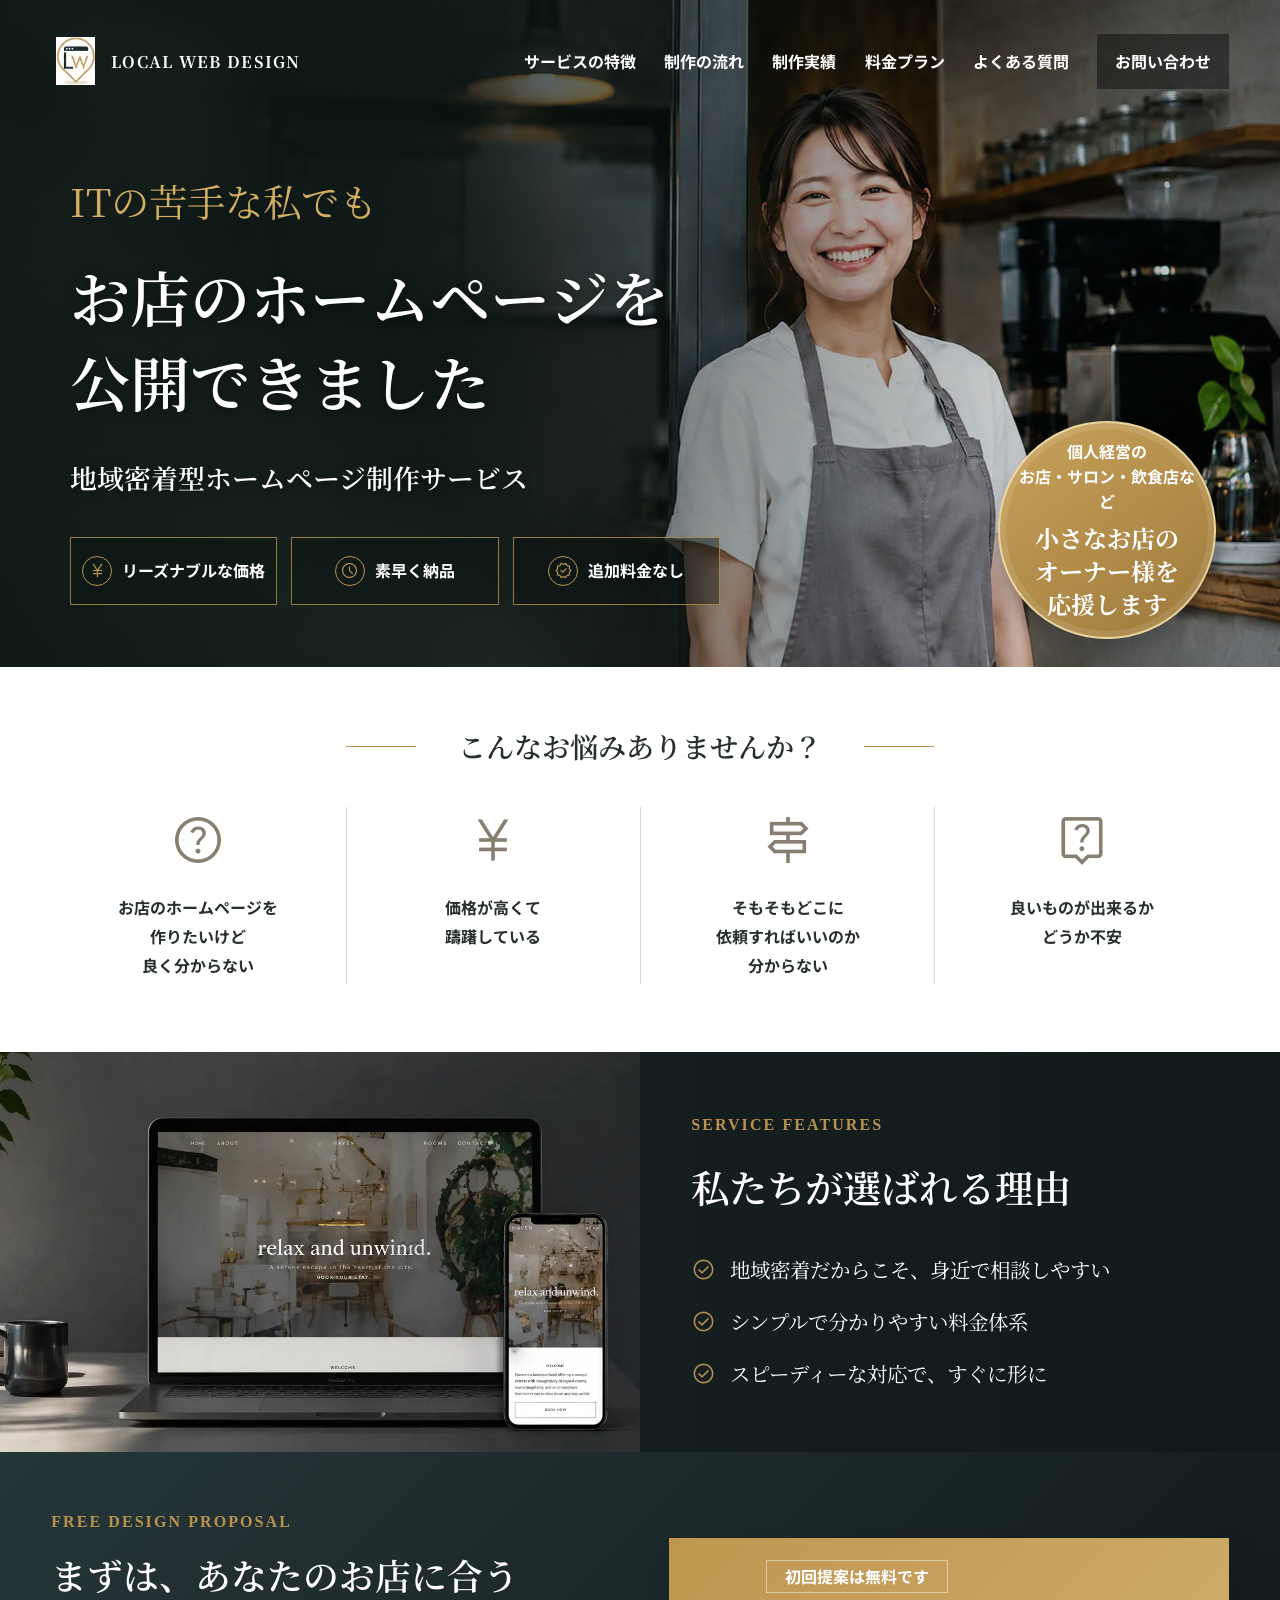
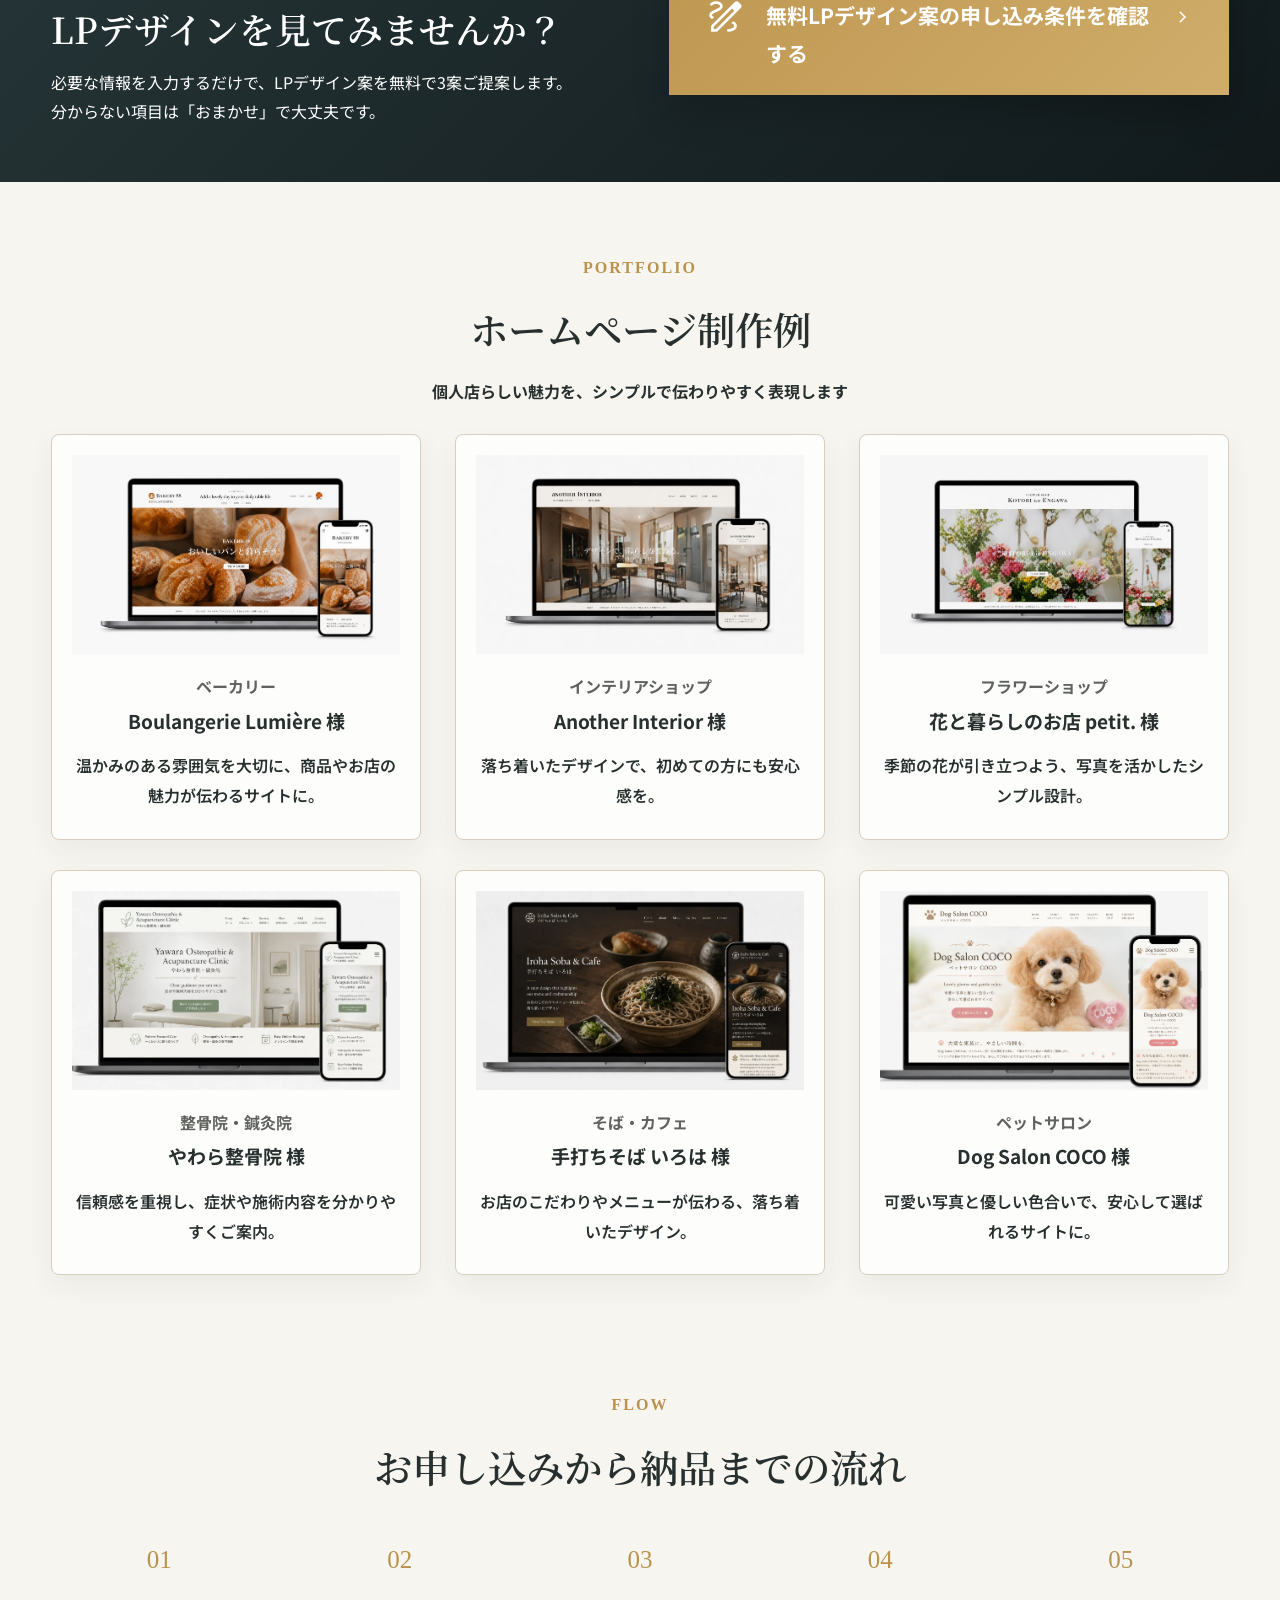
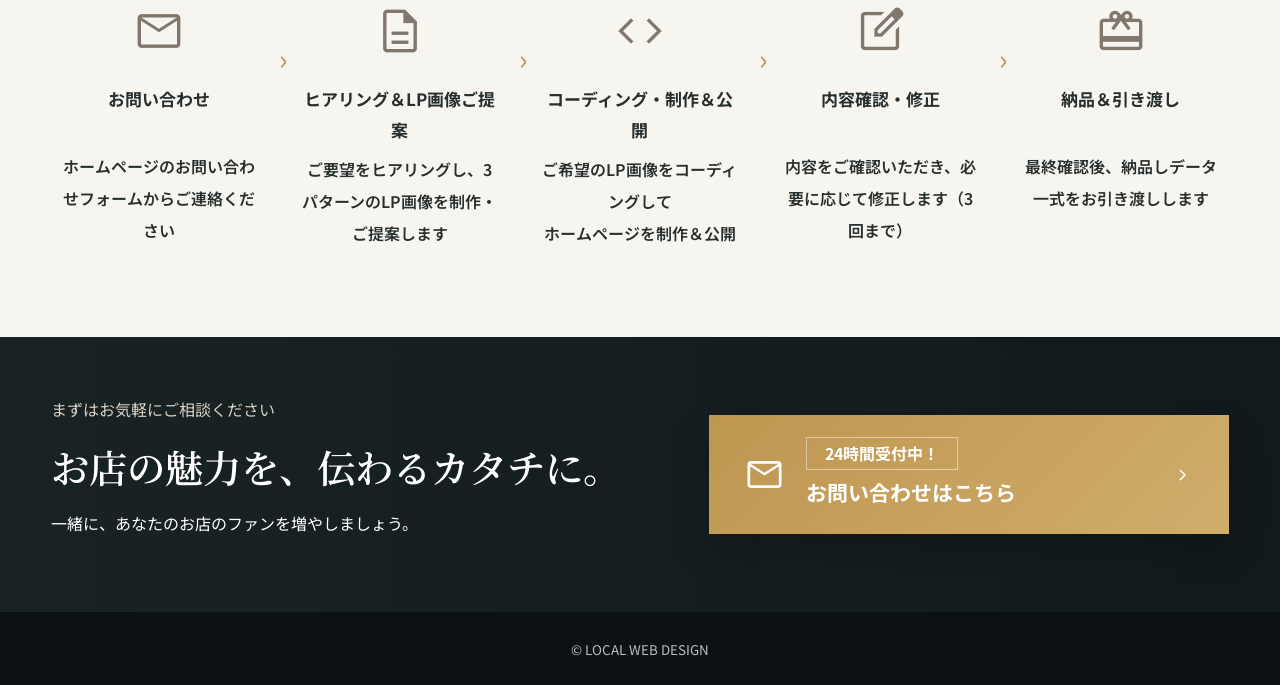
==== commit 81ac287a: "add form" ====
--- a/index.html
+++ b/index.html
@@ -18,7 +18,7 @@
 	<link rel="preconnect" href="https://fonts.googleapis.com">
 	<link rel="preconnect" href="https://fonts.gstatic.com" crossorigin>
 	<link href="https://fonts.googleapis.com/css2?family=Material+Symbols+Outlined&family=Noto+Sans+JP:wght@400;500;600;700&family=Noto+Serif+JP:wght@500;600;700&display=swap" rel="stylesheet">
-	<link rel="stylesheet" href="./assets/css/style.css?v=20260610-5">
+	<link rel="stylesheet" href="./assets/css/style.css?v=20260702-4">
 </head>
 
 <body class="home-page">
@@ -124,19 +124,25 @@
 			<p class="section-copy">個人店らしい魅力を、シンプルで伝わりやすく表現します</p>
 			<div class="portfolio-grid">
 				<article class="portfolio-card">
-					<img src="./assets/images/sample-1.webp" alt="ベーカリーのホームページ制作例">
+					<a href="https://bakery-lumiere.pages.dev/" target="_blank" rel="noopener noreferrer">
+						<img src="./assets/images/sample-1.webp" alt="ベーカリーのホームページ制作例">
+					</a>
 					<p class="portfolio-type">ベーカリー</p>
 					<h3>Boulangerie Lumière 様</h3>
 					<p>温かみのある雰囲気を大切に、商品やお店の魅力が伝わるサイトに。</p>
 				</article>
 				<article class="portfolio-card">
-					<img src="./assets/images/sample-2.webp" alt="美容室・ヘアサロンのホームページ制作例">
-					<p class="portfolio-type">美容室・ヘアサロン</p>
-					<h3>hair room nico 様</h3>
+					<a href="https://another-interior.pages.dev/" target="_blank" rel="noopener noreferrer">
+						<img src="./assets/images/sample-2.webp" alt="インテリアショップのホームページ制作例">
+					</a>
+					<p class="portfolio-type">インテリアショップ</p>
+					<h3>Another Interior 様</h3>
 					<p>落ち着いたデザインで、初めての方にも安心感を。</p>
 				</article>
 				<article class="portfolio-card">
-					<img src="./assets/images/sample-3.webp" alt="フラワーショップのホームページ制作例">
+					<a href="https://kotori-flower-shop.pages.dev/" target="_blank" rel="noopener noreferrer">
+						<img src="./assets/images/sample-3.webp" alt="フラワーショップのホームページ制作例">
+					</a>
 					<p class="portfolio-type">フラワーショップ</p>
 					<h3>花と暮らしのお店 petit. 様</h3>
 					<p>季節の花が引き立つよう、写真を活かしたシンプル設計。</p>
@@ -217,6 +223,6 @@
 		<small>&copy; LOCAL WEB DESIGN</small>
 	</footer>
 
-	<script src="./assets/js/main.js"></script>
+	<script src="./assets/js/main.js?v=20260702-1"></script>
 </body>
 </html>
--- a/assets/css/style.css
+++ b/assets/css/style.css
@@ -1299,7 +1299,18 @@
 
 @media (max-width: 980px) {
   .site-header {
-    padding: 22px;
+    position: fixed;
+    min-height: 82px;
+    padding: 16px max(4vw, 18px);
+    border-bottom: 1px solid rgba(185, 147, 77, 0.18);
+    background: rgba(12, 22, 22, 0.88);
+    box-shadow: 0 10px 30px rgba(4, 12, 12, 0.16);
+    backdrop-filter: blur(14px);
+    transition: background 0.25s ease, box-shadow 0.25s ease;
+  }
+
+  .sub-page main {
+    padding-top: 82px;
   }
 
   .site-name {
@@ -1312,41 +1323,105 @@
   }
 
   .menu-button {
-    position: fixed;
-    top: 22px;
-    right: 22px;
+    position: relative;
+    top: auto;
+    right: auto;
     z-index: 50;
     display: grid !important;
+    width: 50px;
+    height: 50px;
     opacity: 1;
     visibility: visible;
-    border-color: rgba(185, 147, 77, 0.78);
-    color: var(--gold-dark);
-    background: rgba(255, 255, 255, 0.86);
+    border: 1px solid rgba(211, 173, 97, 0.72);
+    border-radius: 50%;
+    color: #e3c47f;
+    background: rgba(255, 255, 255, 0.06);
+    box-shadow: inset 0 0 0 1px rgba(255, 255, 255, 0.04);
+    transition: color 0.2s ease, background 0.2s ease, transform 0.2s ease;
+  }
+
+  .menu-button:hover,
+  .menu-button[aria-expanded='true'] {
+    color: var(--deep);
+    background: #d3ad61;
+  }
+
+  .menu-button:active {
+    transform: scale(0.94);
+  }
+
+  .menu-button .material-symbols-outlined {
+    font-size: 28px;
+    transition: transform 0.25s ease;
+  }
+
+  .menu-button[aria-expanded='true'] .material-symbols-outlined {
+    transform: rotate(90deg);
   }
 
   .global-nav {
+    position: fixed;
+    top: 94px;
+    right: max(4vw, 18px);
+    z-index: 45;
+    display: grid;
+    gap: 2px;
+    width: min(340px, 92vw);
+    max-height: calc(100dvh - 112px);
+    padding: 12px;
+    overflow-y: auto;
+    border: 1px solid rgba(211, 173, 97, 0.34);
+    border-radius: 12px;
+    background: rgba(13, 24, 23, 0.98);
+    box-shadow: 0 24px 60px rgba(0, 0, 0, 0.34);
+    opacity: 0;
+    visibility: hidden;
+    transform: translateY(-12px) scale(0.98);
+    transform-origin: top right;
+    pointer-events: none;
+    transition: opacity 0.2s ease, transform 0.2s ease, visibility 0.2s;
+  }
+
+  .global-nav.is-open {
+    opacity: 1;
+    visibility: visible;
+    transform: translateY(0) scale(1);
+    pointer-events: auto;
+  }
+
+  .global-nav a {
+    position: relative;
+    padding: 14px 48px 14px 16px;
+    border-radius: 7px;
+    color: rgba(255, 255, 255, 0.92);
+  }
+
+  .global-nav a::after {
     position: absolute;
-    top: calc(100% - 8px);
-    right: 22px;
-    display: none;
-    width: min(310px, calc(100vw - 44px));
-    padding: 18px;
-    background: rgba(16, 26, 28, 0.96);
-    box-shadow: var(--shadow);
-  }
-
-  .global-nav.is-open {
-    display: grid;
-    gap: 4px;
-  }
-
-  .global-nav a {
-    padding: 12px 10px;
+    top: 50%;
+    right: 18px;
+    color: var(--gold);
+    content: '›';
+    font-size: 24px;
+    line-height: 1;
+    transform: translateY(-54%);
+  }
+
+  .global-nav a:hover,
+  .global-nav a:focus-visible {
+    color: var(--white);
+    background: rgba(211, 173, 97, 0.14);
   }
 
   .nav-contact {
-    margin-top: 6px;
+    margin-top: 8px;
+    color: var(--deep) !important;
+    background: linear-gradient(135deg, #d7b368, #b98d42);
     text-align: center;
+  }
+
+  .nav-contact::after {
+    color: var(--deep) !important;
   }
 
   .mv {
@@ -1854,6 +1929,41 @@
     inset: 0;
     width: 100%;
   }
+
+  .home-page .hero-points {
+    width: min(650px, calc(100% - 190px));
+  }
+
+  .home-page .hero-badge {
+    right: max(3vw, 18px);
+    width: 170px;
+  }
+}
+
+@media (min-width: 641px) and (max-width: 800px) {
+  .home-page .features-text {
+    padding: 38px 24px;
+  }
+
+  .home-page .feature-list {
+    gap: 12px;
+    margin-top: 22px;
+    font-size: 16px;
+    line-height: 1.7;
+  }
+}
+
+@media (min-width: 641px) and (max-width: 700px) {
+  .home-page .hero-points {
+    grid-template-columns: 1fr;
+    width: min(220px, 100%);
+  }
+}
+
+@media (min-width: 701px) and (max-width: 980px) {
+  .home-page .hero-points {
+    grid-template-columns: repeat(2, minmax(0, 1fr));
+  }
 }
 
 @media (max-width: 640px) {
@@ -1936,7 +2046,7 @@
   }
 
   .home-page .features-visual img {
-    /* object-position: center; */
+    object-position: center;
     object-fit: cover;
   }
 
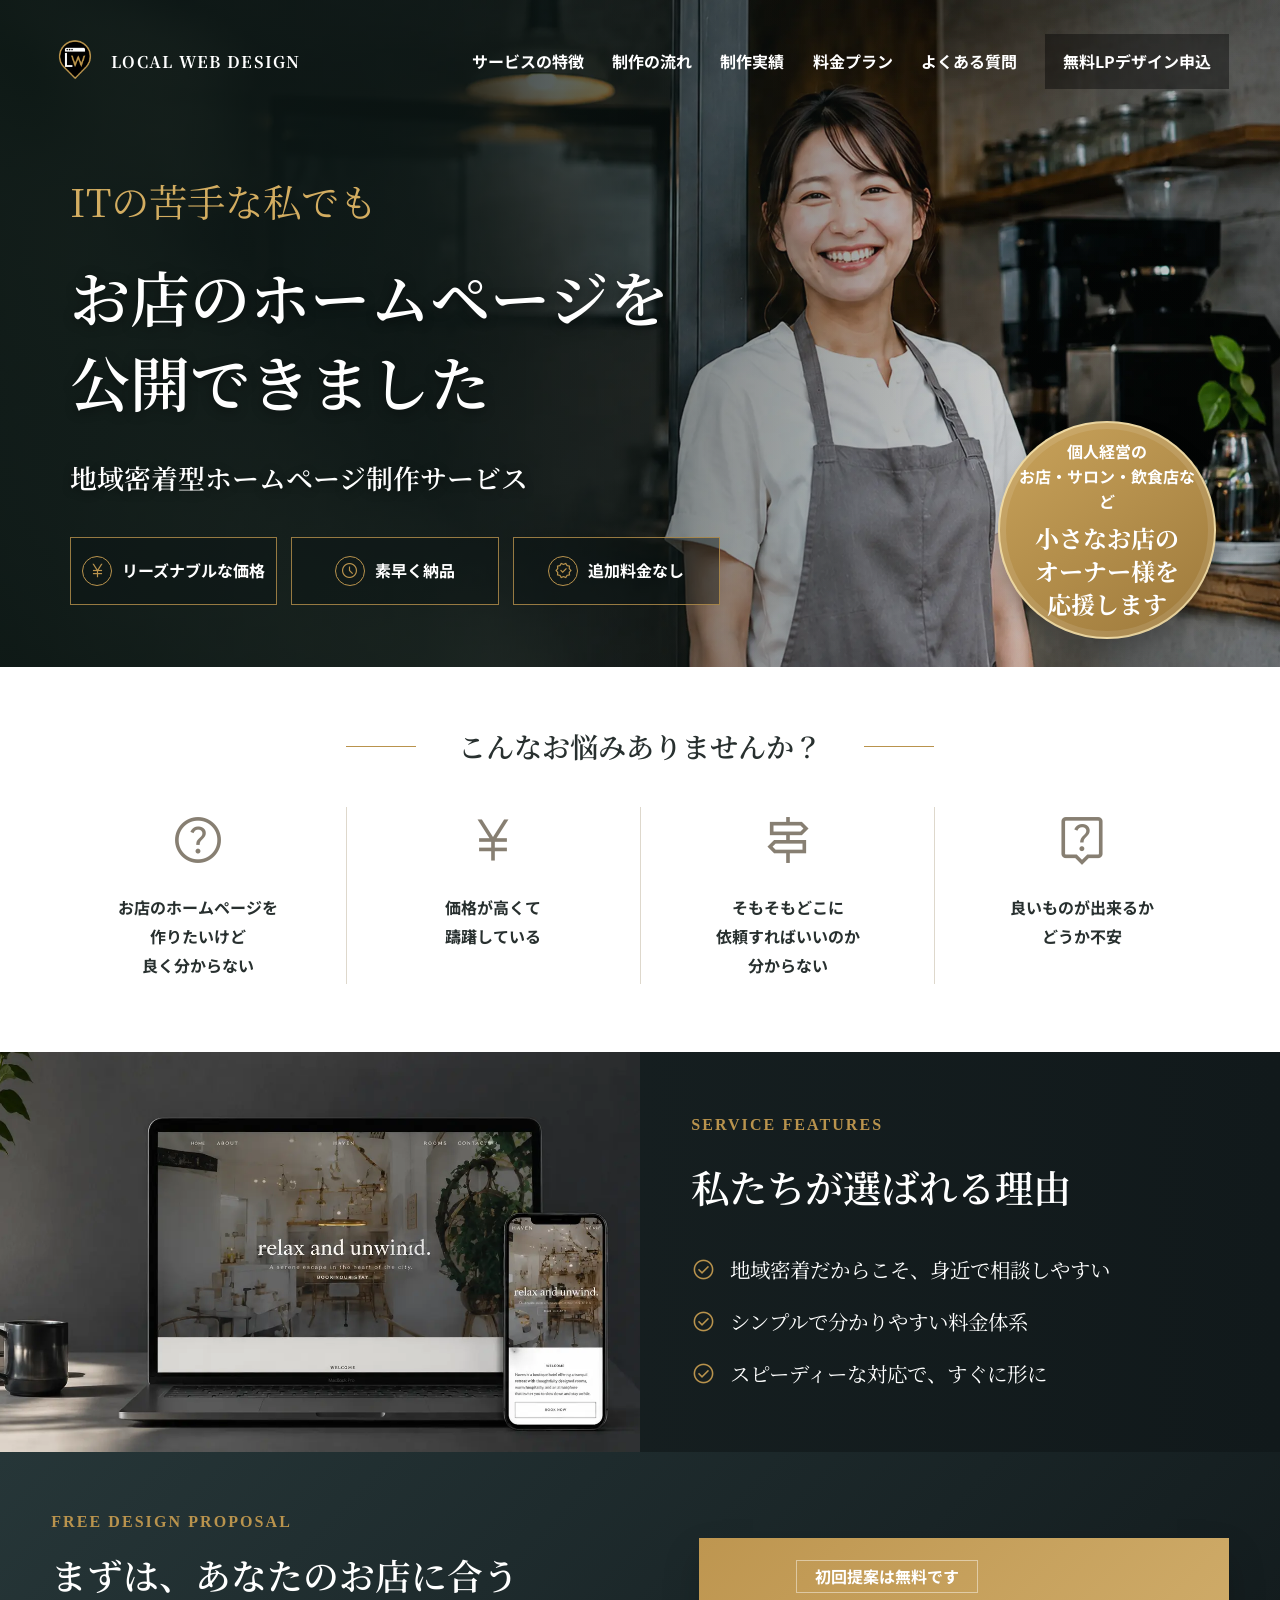
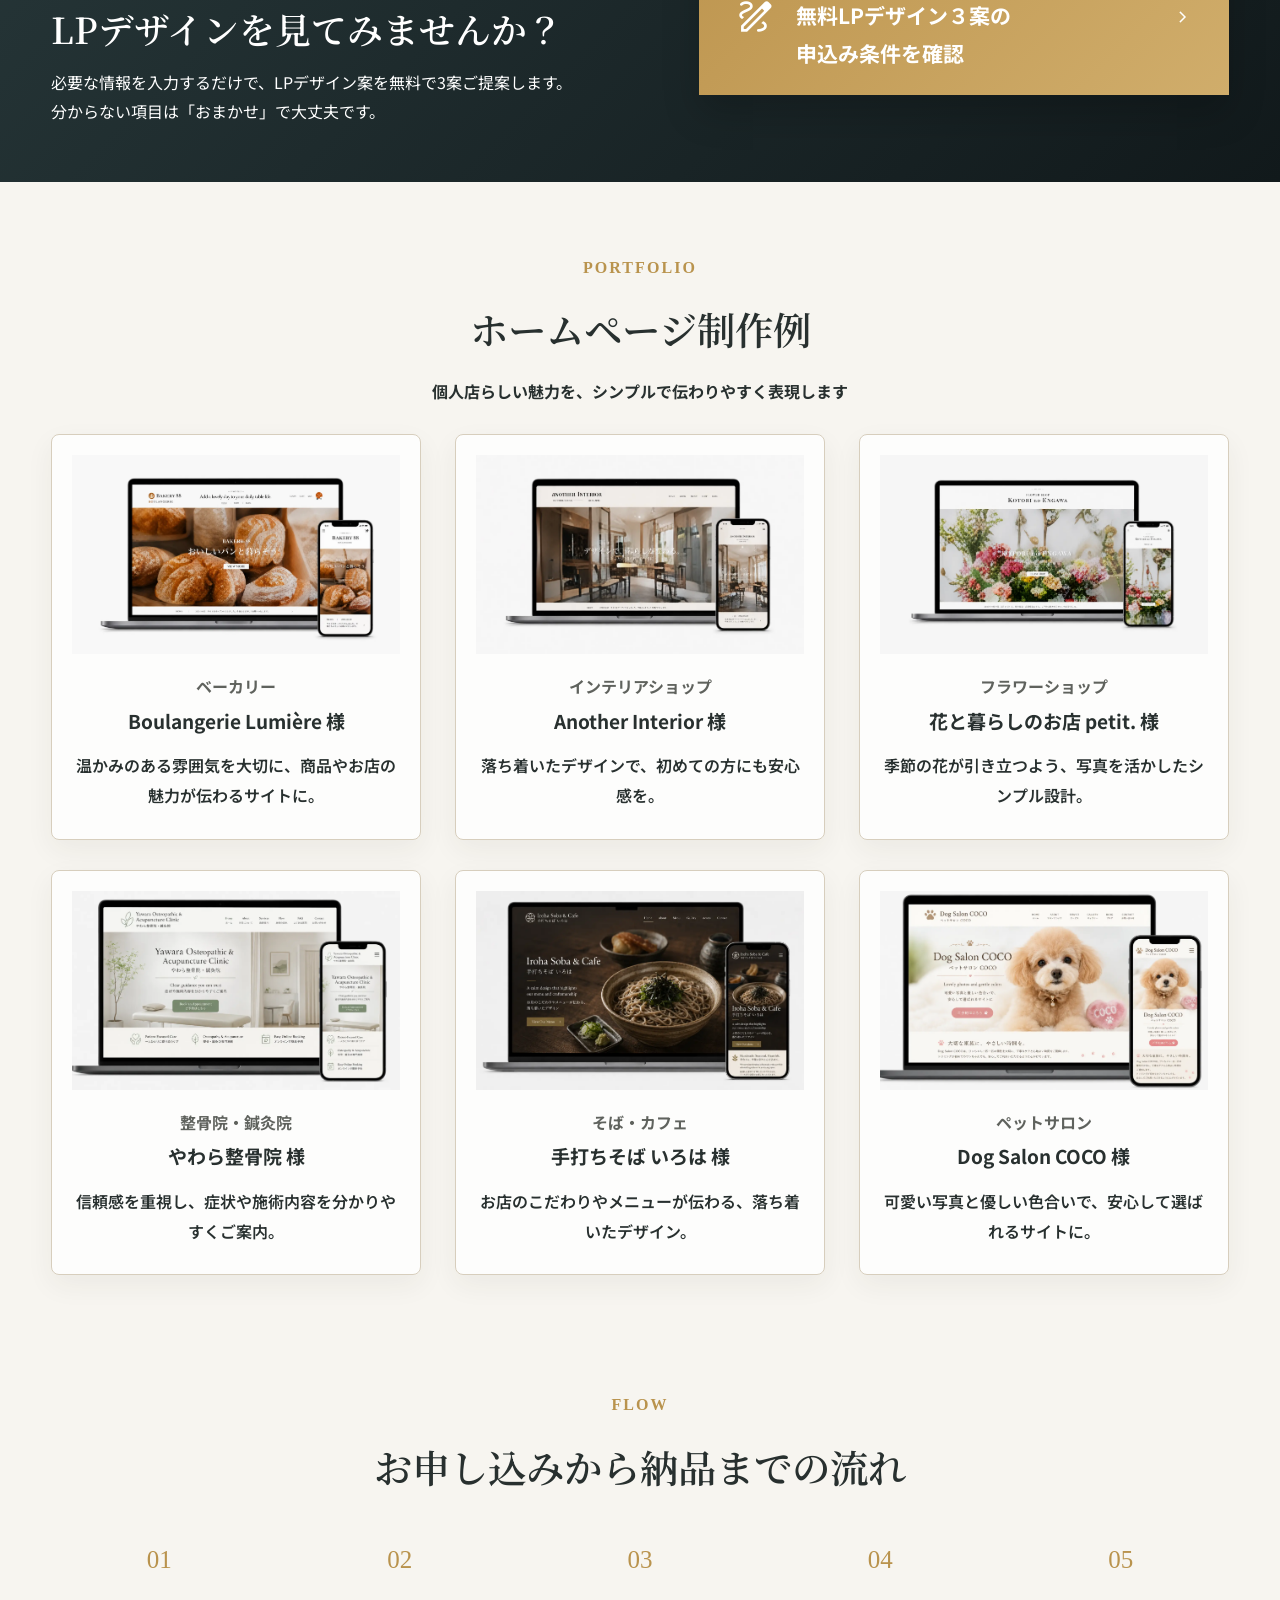
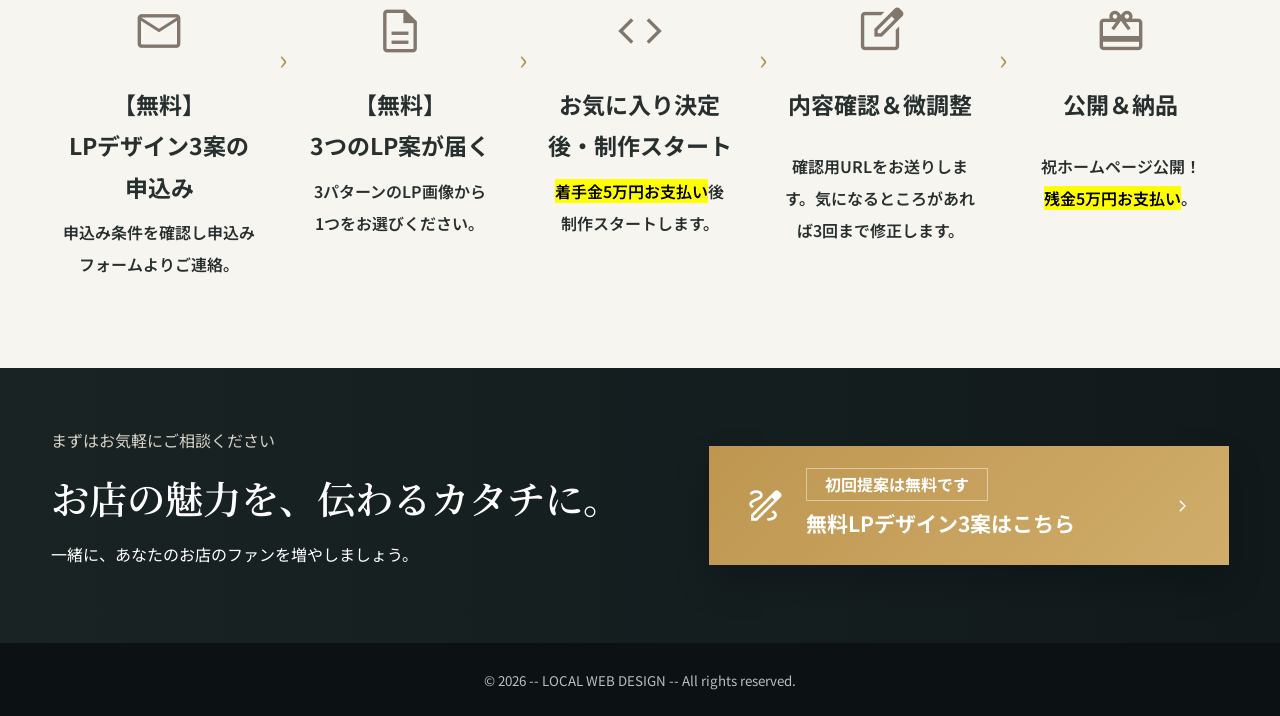
==== commit c06121af: "変更いろいろ" ====
--- a/index.html
+++ b/index.html
@@ -25,7 +25,7 @@
 	<header class="site-header">
 
 		<a class="site-logo" href="./index.html" aria-label="LOCAL WEB DESIGN トップページ">
-			<img src="./assets/images/logo.webp" alt="" class="logo-mark">
+			<img src="./assets/images/logo.png" alt="" class="logo-mark">
 			<span class="site-name">LOCAL WEB DESIGN</span>
 		</a>
 		<button class="menu-button" type="button" aria-label="メニューを開閉する" aria-controls="global-nav" aria-expanded="false">
@@ -39,7 +39,7 @@
 			<a href="#">料金プラン</a>
 			<!-- TODO: よくある質問の内容が未支給のため仮リンクです。 -->
 			<a href="#">よくある質問</a>
-			<a class="nav-contact" href="./contact.html">お問い合わせ</a>
+			<a class="nav-contact" href="./lp-design-check.html">無料LPデザイン申込</a>
 		</nav>
 	</header>
 
@@ -112,7 +112,7 @@
 				</div>
 				<a class="large-contact-button free-design-cta__button" href="./lp-design-check.html">
 					<span class="material-symbols-outlined" aria-hidden="true">draw</span>
-					<span><small>初回提案は無料です</small>無料LPデザイン案の申し込み条件を確認する</span>
+					<span><small>初回提案は無料です</small>無料LPデザイン３案の<br>申込み条件を確認</span>
 					<span class="material-symbols-outlined" aria-hidden="true">chevron_right</span>
 				</a>
 			</div>
@@ -148,13 +148,17 @@
 					<p>季節の花が引き立つよう、写真を活かしたシンプル設計。</p>
 				</article>
 				<article class="portfolio-card">
-					<img src="./assets/images/sample-4.webp" alt="整骨院・鍼灸院のホームページ制作例">
+					<a href="https://yawara-osteopathic-acupuncture-clinic.pages.dev/" target="_blank" rel="noopener noreferrer">
+						<img src="./assets/images/sample-4.webp" alt="整骨院・鍼灸院のホームページ制作例">
+					</a>
 					<p class="portfolio-type">整骨院・鍼灸院</p>
 					<h3>やわら整骨院 様</h3>
 					<p>信頼感を重視し、症状や施術内容を分かりやすくご案内。</p>
 				</article>
 				<article class="portfolio-card">
-					<img src="./assets/images/sample-5.webp" alt="そば・カフェのホームページ制作例">
+					<a href="https://iroha-soba-cafe.pages.dev/" target="_blank" rel="noopener noreferrer">
+						<img src="./assets/images/sample-5.webp" alt="そば・カフェのホームページ制作例">
+					</a>
 					<p class="portfolio-type">そば・カフェ</p>
 					<h3>手打ちそば いろは 様</h3>
 					<p>お店のこだわりやメニューが伝わる、落ち着いたデザイン。</p>
@@ -175,32 +179,32 @@
 				<article class="flow-step">
 					<p class="flow-number">01</p>
 					<span class="material-symbols-outlined" aria-hidden="true">mail</span>
-					<h3>お問い合わせ</h3>
-					<p>ホームページのお問い合わせフォームからご連絡ください</p>
+					<h3>【無料】<br>LPデザイン3案の申込み</h3>
+					<p>申込み条件を確認し申込みフォームよりご連絡。</p>
 				</article>
 				<article class="flow-step">
 					<p class="flow-number">02</p>
 					<span class="material-symbols-outlined" aria-hidden="true">description</span>
-					<h3>ヒアリング＆LP画像ご提案</h3>
-					<p>ご要望をヒアリングし、3パターンのLP画像を制作・ご提案します</p>
+					<h3>【無料】<br>3つのLP案が届く</h3>
+					<p>3パターンのLP画像から<br>1つをお選びください。</p>
 				</article>
 				<article class="flow-step">
 					<p class="flow-number">03</p>
 					<span class="material-symbols-outlined" aria-hidden="true">code</span>
-					<h3>コーディング・制作＆公開</h3>
-					<p>ご希望のLP画像をコーディングして<br>ホームページを制作＆公開</p>
+					<h3>お気に入り決定後・制作スタート</h3>
+					<p><mark>着手金5万円お支払い</mark>後<br>制作スタートします。</p>
 				</article>
 				<article class="flow-step">
 					<p class="flow-number">04</p>
 					<span class="material-symbols-outlined" aria-hidden="true">edit_square</span>
-					<h3>内容確認・修正</h3>
-					<p>内容をご確認いただき、必要に応じて修正します（3回まで）</p>
+					<h3>内容確認＆微調整</h3>
+					<p>確認用URLをお送りします。気になるところがあれば3回まで修正します。</p>
 				</article>
 				<article class="flow-step">
 					<p class="flow-number">05</p>
 					<span class="material-symbols-outlined" aria-hidden="true">redeem</span>
-					<h3>納品＆引き渡し</h3>
-					<p>最終確認後、納品しデータ一式をお引き渡しします</p>
+					<h3>公開＆納品</h3>
+					<p>祝ホームページ公開！<br><mark>残金5万円お支払い</mark>。</p>
 				</article>
 			</div>
 		</section>
@@ -211,16 +215,16 @@
 				<h2 id="bottom-contact-title">お店の魅力を、<br class="sp-break">伝わるカタチに。</h2>
 				<p>一緒に、あなたのお店のファンを増やしましょう。</p>
 			</div>
-			<a class="large-contact-button" href="./contact.html">
-				<span class="material-symbols-outlined" aria-hidden="true">mail</span>
-				<span><small>24時間受付中！</small>お問い合わせはこちら</span>
+			<a class="large-contact-button" href="./lp-design-check.html">
+				<span class="material-symbols-outlined" aria-hidden="true">draw</span>
+				<span><small>初回提案は無料です</small>無料LPデザイン3案はこちら</span>
 				<span class="material-symbols-outlined" aria-hidden="true">chevron_right</span>
 			</a>
 		</section>
 	</main>
 
 	<footer class="site-footer">
-		<small>&copy; LOCAL WEB DESIGN</small>
+		<small>&copy; 2026 -- LOCAL WEB DESIGN -- All rights reserved.</small>
 	</footer>
 
 	<script src="./assets/js/main.js?v=20260702-1"></script>
--- a/assets/css/style.css
+++ b/assets/css/style.css
@@ -104,7 +104,7 @@
 .site-name {
   color: var(--white);
   font-family: var(--serif);
-  font-size: 16px;
+  font-size: 1.6rem;
   font-weight: 700;
   letter-spacing: 0.08em;
   line-height: 1.2;
@@ -115,11 +115,13 @@
   display: flex;
   align-items: center;
   gap: clamp(18px, 2.2vw, 32px);
-  font-size: 14px;
+  font-size: 1.6rem;
   font-weight: 700;
 }
 
 .global-nav a {
+  flex: 0 0 auto;
+  white-space: nowrap;
   transition:
     color 0.2s ease,
     background 0.2s ease;
@@ -210,13 +212,13 @@
   margin: 0 0 18px;
   color: var(--gold-dark);
   font-family: var(--serif);
-  font-size: clamp(27px, 2.9vw, 36px);
+  font-size: clamp(2.7rem, 2.9vw, 3.6rem);
 }
 
 .mv h1 {
   margin: 0;
   font-family: var(--serif);
-  font-size: clamp(38px, 3.55vw, 52px);
+  font-size: clamp(3.8rem, 3.55vw, 5.2rem);
   font-weight: 600;
   line-height: 1.45;
   color: #17263c;
@@ -226,7 +228,7 @@
   margin: 30px 0 34px;
   color: #3d4644;
   font-family: var(--serif);
-  font-size: clamp(21px, 2.1vw, 30px);
+  font-size: clamp(2.1rem, 2.1vw, 3rem);
   font-weight: 600;
 }
 
@@ -256,7 +258,7 @@
   color: #263638;
   background: #fff;
   box-shadow: 0 10px 24px rgba(37, 44, 46, 0.08);
-  font-size: 14px;
+  font-size: 1.6rem;
   font-weight: 700;
 }
 
@@ -268,7 +270,7 @@
   border: 1px solid var(--gold);
   border-radius: 50%;
   color: var(--gold);
-  font-size: 19px;
+  font-size: 1.9rem;
 }
 
 .hero-badge {
@@ -295,7 +297,7 @@
 
 .hero-badge span {
   width: 100%;
-  font-size: clamp(10px, 0.96vw, 13px);
+  font-size: clamp(1rem, 0.96vw, 1.3rem);
   font-weight: 700;
   line-height: 1.55;
   white-space: nowrap;
@@ -306,7 +308,7 @@
   width: 100%;
   margin-top: 4px;
   font-family: var(--serif);
-  font-size: clamp(16px, 1.9vw, 24px);
+  font-size: clamp(1.6rem, 1.9vw, 2.4rem);
   line-height: 1.38;
   letter-spacing: 0;
 }
@@ -358,7 +360,7 @@
 }
 
 .section-title-line h2 {
-  font-size: clamp(22px, 2.2vw, 31px);
+  font-size: clamp(2.2rem, 2.2vw, 3.1rem);
 }
 
 .worry-grid {
@@ -380,7 +382,7 @@
 
 .worry-item .material-symbols-outlined {
   color: #877f72;
-  font-size: 58px;
+  font-size: 5.8rem;
 }
 
 .worry-item p {
@@ -421,7 +423,7 @@
   margin: 0 0 12px;
   color: var(--gold);
   font-family: Georgia, serif;
-  font-size: 13px;
+  font-size: 1.6rem;
   font-weight: 700;
   letter-spacing: 0.13em;
 }
@@ -429,7 +431,7 @@
 .features h2,
 .portfolio h2,
 .flow h2 {
-  font-size: clamp(27px, 3vw, 42px);
+  font-size: clamp(2.7rem, 3vw, 4.2rem);
 }
 
 .feature-list {
@@ -439,7 +441,7 @@
   margin: 30px 0 0;
   list-style: none;
   font-family: var(--serif);
-  font-size: clamp(18px, 1.6vw, 24px);
+  font-size: clamp(1.8rem, 1.6vw, 2.4rem);
 }
 
 .feature-list li {
@@ -450,7 +452,7 @@
 
 .feature-list .material-symbols-outlined {
   color: var(--gold);
-  font-size: 25px;
+  font-size: 2.5rem;
 }
 
 .portfolio {
@@ -496,7 +498,7 @@
 
 .portfolio-card h3 {
   margin: 0 0 12px;
-  font-size: 19px;
+  font-size: 1.9rem;
 }
 
 .portfolio-card p:last-child {
@@ -531,25 +533,25 @@
   right: -19px;
   color: var(--gold);
   content: '›';
-  font-size: 28px;
+  font-size: 2.8rem;
 }
 
 .flow-number {
   margin: 0 0 22px;
   color: var(--gold);
   font-family: Georgia, serif;
-  font-size: 25px;
+  font-size: 2.5rem;
 }
 
 .flow-step .material-symbols-outlined {
   color: #81776c;
-  font-size: 54px;
+  font-size: 5.4rem;
 }
 
 .flow-step h3 {
   min-height: 58px;
   margin: 18px 0 8px;
-  font-size: 17px;
+  font-size: 2.3rem;
 }
 
 .flow-step p:last-child {
@@ -573,7 +575,7 @@
 
 .bottom-contact h2 {
   margin-bottom: 8px;
-  font-size: clamp(28px, 3vw, 42px);
+  font-size: clamp(2.8rem, 3vw, 4.2rem);
 }
 
 .bottom-contact p {
@@ -603,7 +605,7 @@
 }
 
 .large-contact-button .material-symbols-outlined:first-child {
-  font-size: 43px;
+  font-size: 4.3rem;
 }
 
 .large-contact-button small {
@@ -612,11 +614,11 @@
   margin-bottom: 4px;
   padding: 1px 18px;
   border: 1px solid rgba(255, 255, 255, 0.45);
-  font-size: 13px;
+  font-size: 1.6rem;
 }
 
 .large-contact-button span:nth-child(2) {
-  font-size: 21px;
+  font-size: 2.1rem;
   font-weight: 700;
 }
 
@@ -639,7 +641,7 @@
 
 .page-hero h1,
 .thanks-panel h1 {
-  font-size: clamp(32px, 4vw, 48px);
+  font-size: clamp(3.2rem, 4vw, 4.8rem);
 }
 
 .page-hero p:last-child {
@@ -676,7 +678,7 @@
   padding: 1px 8px;
   color: var(--white);
   background: var(--gold);
-  font-size: 12px;
+  font-size: 1.6rem;
   font-style: normal;
 }
 
@@ -762,7 +764,7 @@
 
 .free-design-cta__inner {
   display: grid;
-  grid-template-columns: 1fr minmax(380px, 560px);
+  grid-template-columns: 1fr minmax(30%, 45%);
   gap: 48px;
   align-items: center;
   max-width: 1180px;
@@ -772,7 +774,7 @@
 .free-design-cta h2 {
   margin: 0 0 12px;
   font-family: var(--serif);
-  font-size: clamp(26px, 2.8vw, 40px);
+  font-size: clamp(2.6rem, 2.8vw, 4rem);
   font-weight: 600;
   line-height: 1.5;
 }
@@ -782,7 +784,7 @@
 }
 
 .free-design-cta__button small {
-  font-size: 16px;
+  font-size: 1.6rem;
 }
 
 .form-page-hero {
@@ -870,7 +872,7 @@
 .form-step h2 {
   margin: 0;
   font-family: var(--serif);
-  font-size: clamp(25px, 3vw, 34px);
+  font-size: clamp(2.5rem, 3vw, 3.4rem);
   font-weight: 600;
 }
 
@@ -1052,7 +1054,7 @@
   padding: 8px 16px;
   color: var(--white);
   background: var(--deep-2);
-  font-size: 16px;
+  font-size: 1.6rem;
 }
 
 .upload-field output {
@@ -1080,7 +1082,7 @@
 
 .option-grid small {
   color: var(--soft-ink);
-  font-size: 16px;
+  font-size: 1.6rem;
   font-weight: 500;
 }
 
@@ -1098,7 +1100,7 @@
 .estimate-card h3 {
   margin: 0 0 10px;
   font-family: var(--serif);
-  font-size: 21px;
+  font-size: 2.1rem;
 }
 
 .free-includes ul,
@@ -1129,7 +1131,7 @@
   display: block;
   color: var(--gold-dark);
   font-family: var(--serif);
-  font-size: clamp(32px, 4vw, 46px);
+  font-size: clamp(3.2rem, 4vw, 4.6rem);
   line-height: 1.3;
 }
 
@@ -1205,14 +1207,14 @@
 
 .check-info-card > .material-symbols-outlined {
   color: var(--gold);
-  font-size: 48px;
+  font-size: 4.8rem;
 }
 
 .check-info-card h2,
 .application-conditions h2 {
   margin: 12px 0;
   font-family: var(--serif);
-  font-size: clamp(23px, 3vw, 32px);
+  font-size: clamp(2.3rem, 3vw, 3.2rem);
   font-weight: 600;
 }
 
@@ -1306,15 +1308,13 @@
     background: rgba(12, 22, 22, 0.88);
     box-shadow: 0 10px 30px rgba(4, 12, 12, 0.16);
     backdrop-filter: blur(14px);
-    transition: background 0.25s ease, box-shadow 0.25s ease;
+    transition:
+      background 0.25s ease,
+      box-shadow 0.25s ease;
   }
 
   .sub-page main {
     padding-top: 82px;
-  }
-
-  .site-name {
-    display: none;
   }
 
   .site-logo {
@@ -1337,7 +1337,10 @@
     color: #e3c47f;
     background: rgba(255, 255, 255, 0.06);
     box-shadow: inset 0 0 0 1px rgba(255, 255, 255, 0.04);
-    transition: color 0.2s ease, background 0.2s ease, transform 0.2s ease;
+    transition:
+      color 0.2s ease,
+      background 0.2s ease,
+      transform 0.2s ease;
   }
 
   .menu-button:hover,
@@ -1351,7 +1354,7 @@
   }
 
   .menu-button .material-symbols-outlined {
-    font-size: 28px;
+    font-size: 2.8rem;
     transition: transform 0.25s ease;
   }
 
@@ -1379,7 +1382,10 @@
     transform: translateY(-12px) scale(0.98);
     transform-origin: top right;
     pointer-events: none;
-    transition: opacity 0.2s ease, transform 0.2s ease, visibility 0.2s;
+    transition:
+      opacity 0.2s ease,
+      transform 0.2s ease,
+      visibility 0.2s;
   }
 
   .global-nav.is-open {
@@ -1402,7 +1408,7 @@
     right: 18px;
     color: var(--gold);
     content: '›';
-    font-size: 24px;
+    font-size: 2.4rem;
     line-height: 1;
     transform: translateY(-54%);
   }
@@ -1514,7 +1520,7 @@
   }
 
   .site-name {
-    font-size: 14px;
+    font-size: 1.6rem;
   }
 
   .mv {
@@ -1557,12 +1563,12 @@
   }
 
   .mv h1 {
-    font-size: clamp(30px, 8.6vw, 36px);
+    font-size: clamp(3rem, 8.6vw, 3.6rem);
     line-height: 1.5;
   }
 
   .hero-subtitle {
-    font-size: 18px;
+    font-size: 1.8rem;
     line-height: 1.7;
   }
 
@@ -1580,7 +1586,7 @@
     justify-content: flex-start;
     min-height: 52px;
     padding-inline: 10px;
-    font-size: 14px;
+    font-size: 1.6rem;
   }
 
   .hero-badge {
@@ -1594,11 +1600,11 @@
   }
 
   .hero-badge span {
-    font-size: 9px;
+    font-size: 0.9rem;
   }
 
   .hero-badge strong {
-    font-size: 16px;
+    font-size: 1.6rem;
   }
 
   .section-title-line {
@@ -1675,7 +1681,7 @@
   }
 
   .step-nav li {
-    font-size: 16px;
+    font-size: 1.6rem;
   }
 
   .form-step {
@@ -1719,7 +1725,7 @@
 
 @media (max-width: 430px) {
   .mv h1 {
-    font-size: clamp(27px, 8vw, 32px);
+    font-size: clamp(2.7rem, 8vw, 3.2rem);
     line-height: 1.35;
   }
 }
@@ -1739,7 +1745,7 @@
 
 /* Top page: reference-lp.png alignment. Form and sub-page styles are intentionally unchanged. */
 .home-page {
-  font-size: 16px;
+  font-size: 1.6rem;
 }
 
 .home-page a:focus-visible {
@@ -1796,12 +1802,12 @@
 
 .home-page .hero-lead {
   color: #d3ad61;
-  font-size: clamp(30px, 3vw, 46px);
+  font-size: clamp(3rem, 3vw, 4.6rem);
 }
 
 .home-page .mv h1 {
   color: var(--white);
-  font-size: clamp(46px, 4.7vw, 68px);
+  font-size: clamp(4.6rem, 4.7vw, 6.8rem);
   line-height: 1.42;
   text-shadow: 0 2px 12px rgba(0, 0, 0, 0.45);
 }
@@ -1832,7 +1838,7 @@
 }
 
 .home-page .hero-badge span {
-  font-size: 16px;
+  font-size: 1.6rem;
   white-space: normal;
 }
 
@@ -1904,7 +1910,32 @@
 .home-page .section-kicker,
 .home-page .hero-points li,
 .home-page .large-contact-button small {
-  font-size: 16px;
+  font-size: 1.6rem;
+}
+
+@media (min-width: 981px) and (max-width: 1120px) {
+  .home-page .site-header {
+    gap: 16px;
+    padding-inline: max(3vw, 28px);
+  }
+
+  .home-page .site-logo {
+    gap: 8px;
+    max-width: 250px;
+    padding-right: 8px;
+  }
+
+  .home-page .global-nav {
+    gap: clamp(8px, 1vw, 12px);
+  }
+
+  .home-page .nav-contact {
+    padding: 11px 12px;
+  }
+
+  .home-page .hero-points {
+    width: min(630px, 86%);
+  }
 }
 
 @media (max-width: 980px) {
@@ -1948,7 +1979,7 @@
   .home-page .feature-list {
     gap: 12px;
     margin-top: 22px;
-    font-size: 16px;
+    font-size: 1.6rem;
     line-height: 1.7;
   }
 }
@@ -1956,13 +1987,22 @@
 @media (min-width: 641px) and (max-width: 700px) {
   .home-page .hero-points {
     grid-template-columns: 1fr;
-    width: min(220px, 100%);
+    justify-items: start;
+    width: 350px;
+    max-width: 350px;
+  }
+
+  .home-page .hero-points li {
+    justify-content: flex-start;
+    width: 350px;
+    padding-inline: 28px;
   }
 }
 
 @media (min-width: 701px) and (max-width: 980px) {
   .home-page .hero-points {
     grid-template-columns: repeat(2, minmax(0, 1fr));
+    width: min(650px, calc(100% - 100px));
   }
 }
 
@@ -1998,18 +2038,18 @@
 
   .home-page .hero-lead {
     color: #d3ad61;
-    font-size: 24px;
+    font-size: 2.4rem;
   }
 
   .home-page .mv h1 {
     color: var(--white);
-    font-size: clamp(27px, 7.5vw, 30px);
+    font-size: clamp(2.7rem, 7.5vw, 3rem);
     line-height: 1.42;
   }
 
   .home-page .hero-subtitle {
     color: var(--white);
-    font-size: 16px;
+    font-size: 1.6rem;
   }
 
   .home-page .hero-points {
@@ -2028,7 +2068,7 @@
   }
 
   .home-page .hero-badge strong {
-    font-size: 18px;
+    font-size: 1.8rem;
   }
 
   .home-page .worries,
@@ -2043,11 +2083,12 @@
     width: 100%;
     height: clamp(230px, 68vw, 320px);
     min-height: 0;
+    background: var(--deep);
   }
 
   .home-page .features-visual img {
     object-position: center;
-    object-fit: cover;
+    object-fit: contain;
   }
 
   .home-page .features-text {
@@ -2056,3 +2097,32 @@
     margin: 0 auto;
   }
 }
+
+@media (min-width: 501px) and (max-width: 640px) {
+  .home-page .hero-badge {
+    top: clamp(400px, 54vw, 370px);
+    right: max(4vw, 12px);
+    bottom: auto;
+    left: auto;
+  }
+}
+
+@media (max-width: 500px) {
+  .home-page .mv {
+    min-height: 830px;
+  }
+
+  .home-page .hero-content {
+    padding-bottom: 18px;
+  }
+
+  .home-page .hero-badge {
+    position: relative;
+    right: auto;
+    bottom: auto;
+    left: auto;
+    margin-right: max(4vw, 12px);
+    margin-left: auto;
+    margin-top: 12px;
+  }
+}
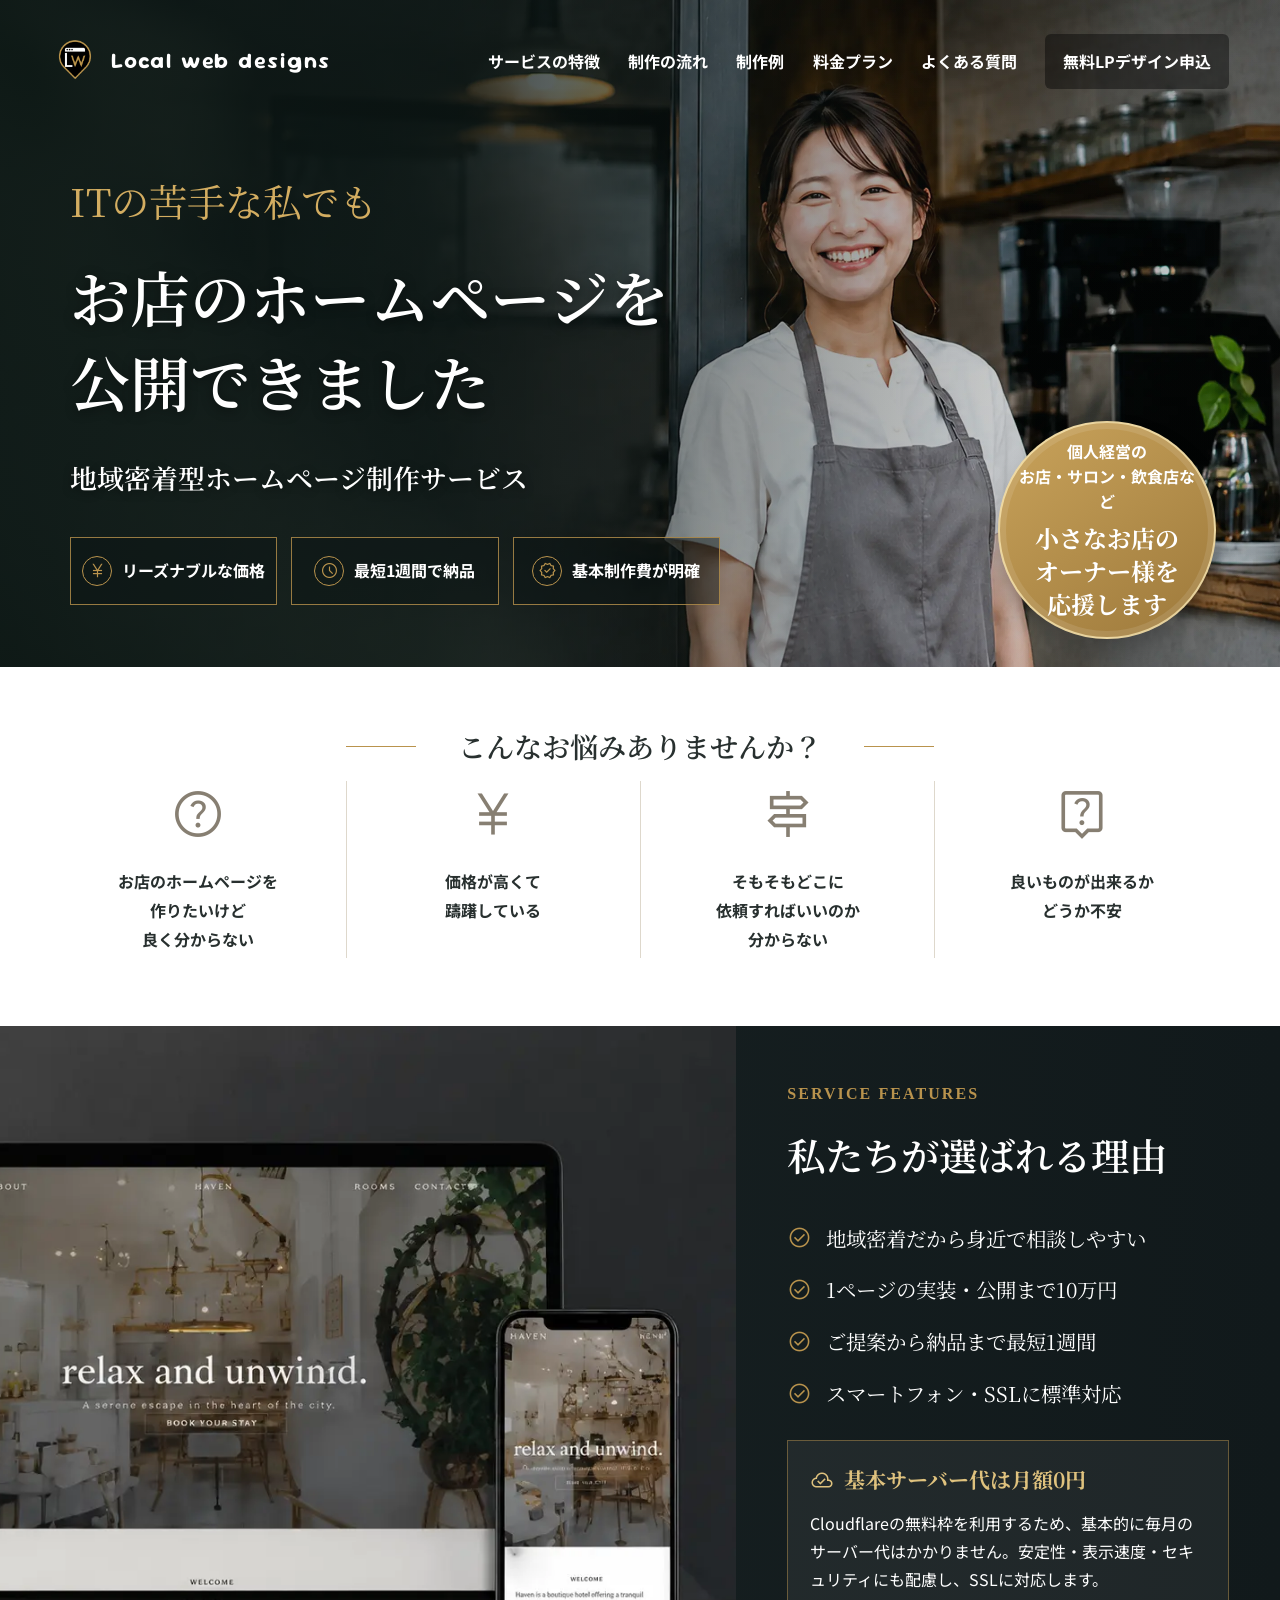
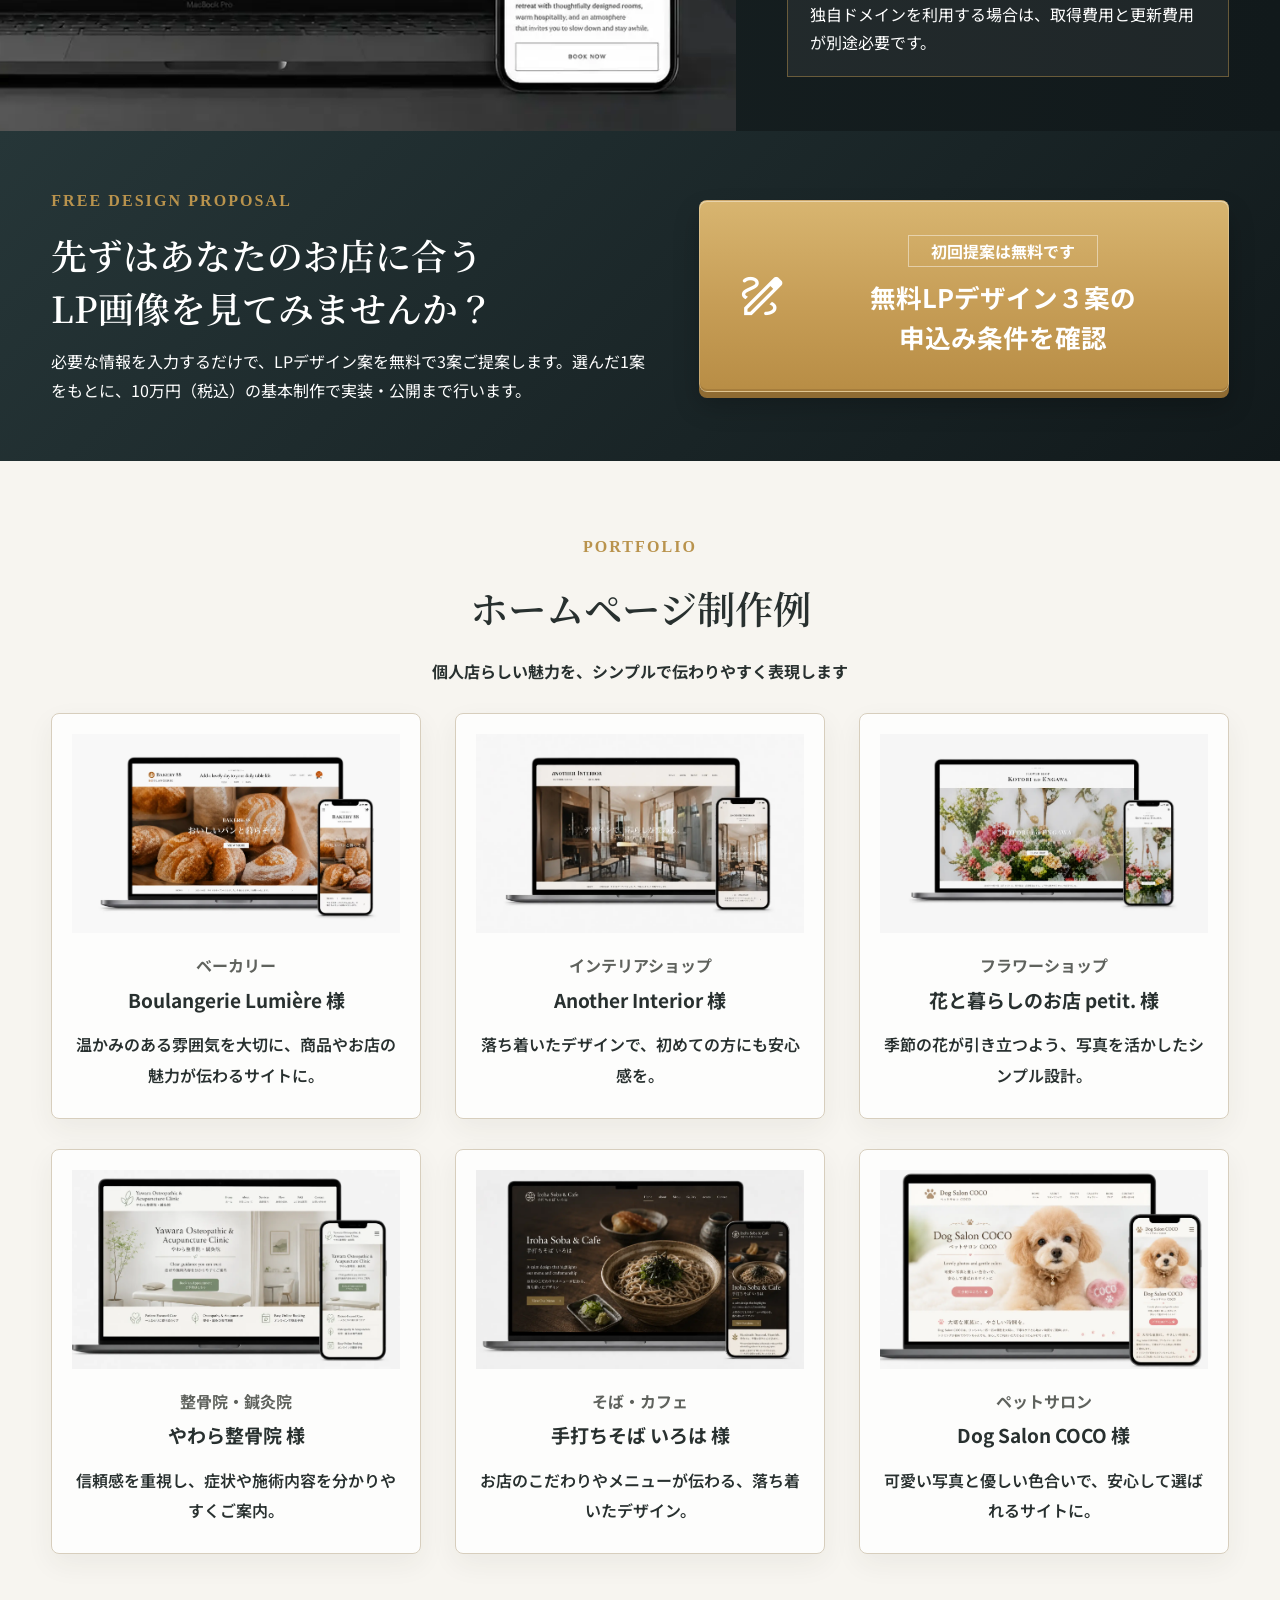
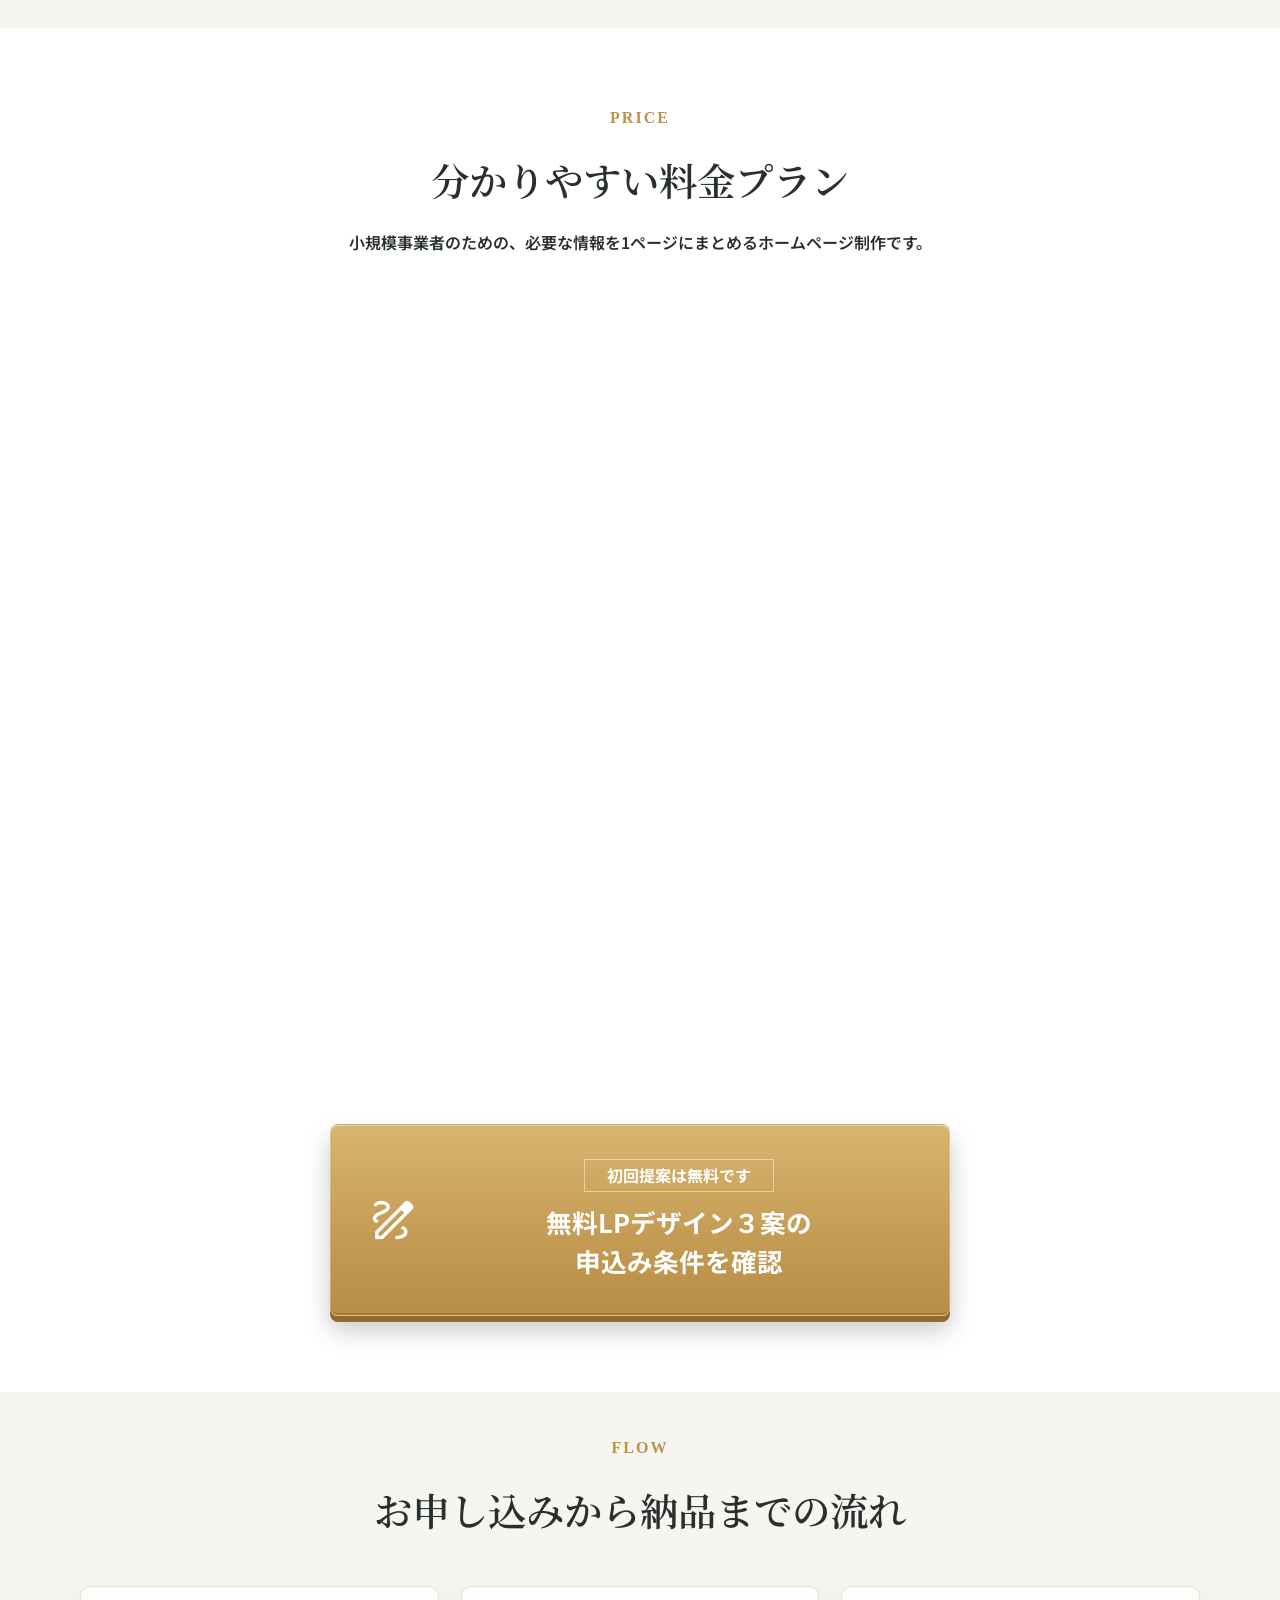
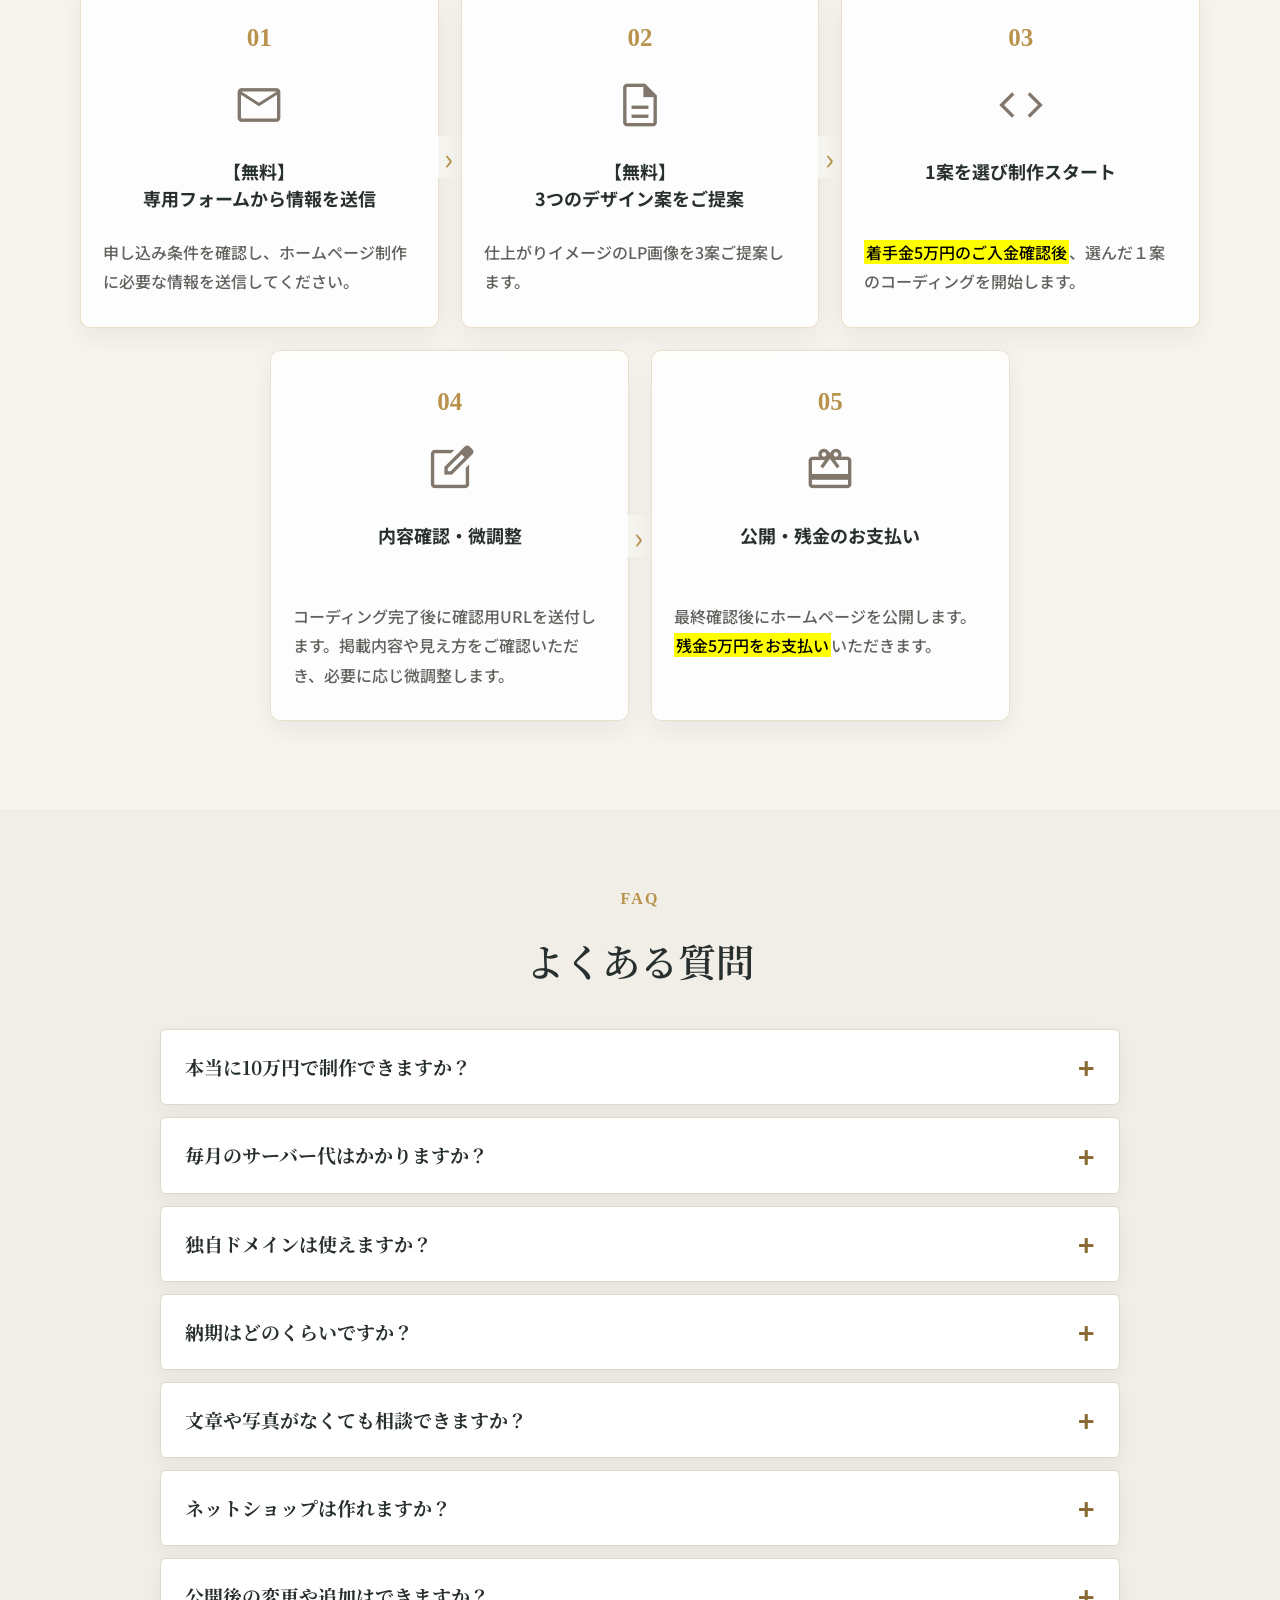
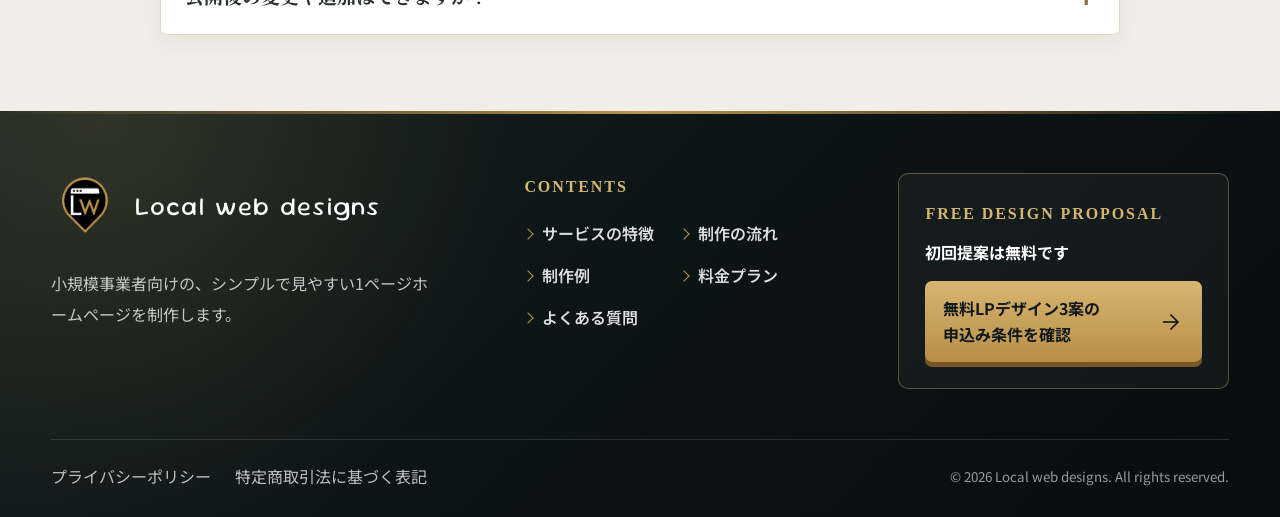
==== commit 850c0124: "全体見直し" ====
--- a/index.html
+++ b/index.html
@@ -5,8 +5,14 @@
 	<meta charset="UTF-8">
 	<meta name="robots" content="noindex">
 	<meta name="viewport" content="width=device-width, initial-scale=1.0">
-	<meta name="description" content="LOCAL WEB DESIGNは、個人経営の小さなお店・サロン・飲食店などのための地域密着型ホームページ制作サービスです。">
-	<title>LOCAL WEB DESIGN | 個人経営専門WEB制作会社</title>
+	<meta name="description" content="Local web designsは、小規模事業者向けの1ページホームページを10万円（税込）で制作します。無料のLPデザイン3案から1案を選び、実装・公開まで最短1週間で対応します。">
+	<title>Local web designs | 小規模事業者向けホームページ制作</title>
+	<meta property="og:title" content="Local web designs | 小規模事業者向けホームページ制作">
+	<meta property="og:description" content="1ページホームページを10万円（税込）で制作。無料のLPデザイン3案から実装・公開まで、最短1週間で対応します。">
+	<meta property="og:type" content="website">
+	<meta property="og:url" content="https://local-web-designs.com/">
+	<meta property="og:image" content="https://local-web-designs.com/assets/images/MV.webp">
+	<meta property="og:site_name" content="Local web designs">
 
 	<!-- Favicon -->
 	<link rel="icon" type="image/png" href="./assets/images/favicon-96x96.png" sizes="96x96" />
@@ -17,16 +23,16 @@
 
 	<link rel="preconnect" href="https://fonts.googleapis.com">
 	<link rel="preconnect" href="https://fonts.gstatic.com" crossorigin>
-	<link href="https://fonts.googleapis.com/css2?family=Material+Symbols+Outlined&family=Noto+Sans+JP:wght@400;500;600;700&family=Noto+Serif+JP:wght@500;600;700&display=swap" rel="stylesheet">
-	<link rel="stylesheet" href="./assets/css/style.css?v=20260702-4">
+	<link href="https://fonts.googleapis.com/css2?family=Material+Symbols+Outlined&family=Noto+Sans+JP:wght@400;500;600;700&family=Noto+Serif+JP:wght@500;600;700&family=Sour+Gummy:wght@400;500;600;700&display=swap" rel="stylesheet">
+	<link rel="stylesheet" href="./assets/css/style.css?v=20260722-2">
 </head>
 
 <body class="home-page">
 	<header class="site-header">
 
-		<a class="site-logo" href="./index.html" aria-label="LOCAL WEB DESIGN トップページ">
-			<img src="./assets/images/logo.png" alt="" class="logo-mark">
-			<span class="site-name">LOCAL WEB DESIGN</span>
+		<a class="site-logo" href="./index.html" aria-label="Local web designs トップページ">
+			<img src="./assets/images/logo.png" alt="">
+			<span class="site-name">Local web designs</span>
 		</a>
 		<button class="menu-button" type="button" aria-label="メニューを開閉する" aria-controls="global-nav" aria-expanded="false">
 			<span class="material-symbols-outlined" aria-hidden="true">menu</span>
@@ -34,11 +40,9 @@
 		<nav class="global-nav" id="global-nav" aria-label="グローバルナビゲーション">
 			<a href="#features">サービスの特徴</a>
 			<a href="#flow">制作の流れ</a>
-			<a href="#portfolio">制作実績</a>
-			<!-- TODO: 料金プランの内容が未支給のため仮リンクです。 -->
-			<a href="#">料金プラン</a>
-			<!-- TODO: よくある質問の内容が未支給のため仮リンクです。 -->
-			<a href="#">よくある質問</a>
+			<a href="#portfolio">制作例</a>
+			<a href="#pricing">料金プラン</a>
+			<a href="#faq">よくある質問</a>
 			<a class="nav-contact" href="./lp-design-check.html">無料LPデザイン申込</a>
 		</nav>
 	</header>
@@ -53,8 +57,8 @@
 				<p class="hero-subtitle">地域密着型ホームページ制作サービス</p>
 				<ul class="hero-points" aria-label="サービスの特徴">
 					<li><span class="material-symbols-outlined" aria-hidden="true">currency_yen</span>リーズナブルな価格</li>
-					<li><span class="material-symbols-outlined" aria-hidden="true">schedule</span>素早く納品</li>
-					<li><span class="material-symbols-outlined" aria-hidden="true">verified</span>追加料金なし</li>
+					<li><span class="material-symbols-outlined" aria-hidden="true">schedule</span>最短1週間で納品</li>
+					<li><span class="material-symbols-outlined" aria-hidden="true">verified</span>基本制作費が明確</li>
 				</ul>
 			</div>
 			<div class="hero-badge" aria-label="個人経営の小さなお店のオーナー様を応援します">
@@ -96,10 +100,16 @@
 				<p class="section-kicker">SERVICE FEATURES</p>
 				<h2 id="features-title">私たちが選ばれる理由</h2>
 				<ul class="feature-list">
-					<li><span class="material-symbols-outlined" aria-hidden="true">check_circle</span>地域密着だからこそ、身近で相談しやすい</li>
-					<li><span class="material-symbols-outlined" aria-hidden="true">check_circle</span>シンプルで分かりやすい料金体系</li>
-					<li><span class="material-symbols-outlined" aria-hidden="true">check_circle</span>スピーディーな対応で、すぐに形に</li>
+					<li><span class="material-symbols-outlined" aria-hidden="true">check_circle</span>地域密着だから身近で相談しやすい</li>
+					<li><span class="material-symbols-outlined" aria-hidden="true">check_circle</span>1ページの実装・公開まで10万円</li>
+					<li><span class="material-symbols-outlined" aria-hidden="true">check_circle</span>ご提案から納品まで最短1週間</li>
+					<li><span class="material-symbols-outlined" aria-hidden="true">check_circle</span>スマートフォン・SSLに標準対応</li>
 				</ul>
+				<div class="server-note">
+					<h3><span class="material-symbols-outlined" aria-hidden="true">cloud_done</span>基本サーバー代は月額0円</h3>
+					<p>Cloudflareの無料枠を利用するため、基本的に毎月のサーバー代はかかりません。安定性・表示速度・セキュリティにも配慮し、SSLに対応します。</p>
+					<p>独自ドメインを利用する場合は、取得費用と更新費用が別途必要です。</p>
+				</div>
 			</div>
 		</section>
 
@@ -107,13 +117,12 @@
 			<div class="free-design-cta__inner">
 				<div>
 					<p class="section-kicker">FREE DESIGN PROPOSAL</p>
-					<h2 id="free-design-title">まずは、あなたのお店に合う<br>LPデザインを見てみませんか？</h2>
-					<p>必要な情報を入力するだけで、LPデザイン案を無料で3案ご提案します。<br>分からない項目は「おまかせ」で大丈夫です。</p>
+					<h2 id="free-design-title">先ずはあなたのお店に合う<br>LP画像を見てみませんか？</h2>
+					<p>必要な情報を入力するだけで、LPデザイン案を無料で3案ご提案します。選んだ1案をもとに、10万円（税込）の基本制作で実装・公開まで行います。</p>
 				</div>
 				<a class="large-contact-button free-design-cta__button" href="./lp-design-check.html">
 					<span class="material-symbols-outlined" aria-hidden="true">draw</span>
 					<span><small>初回提案は無料です</small>無料LPデザイン３案の<br>申込み条件を確認</span>
-					<span class="material-symbols-outlined" aria-hidden="true">chevron_right</span>
 				</a>
 			</div>
 		</section>
@@ -164,12 +173,58 @@
 					<p>お店のこだわりやメニューが伝わる、落ち着いたデザイン。</p>
 				</article>
 				<article class="portfolio-card">
-					<img src="./assets/images/sample-6.webp" alt="ペットサロンのホームページ制作例">
+					<a href="https://dog-salon-coco.pages.dev/" target="_blank" rel="noopener noreferrer">
+						<img src="./assets/images/sample-6.webp" alt="ペットサロンのホームページ制作例">
+					</a>
 					<p class="portfolio-type">ペットサロン</p>
 					<h3>Dog Salon COCO 様</h3>
 					<p>可愛い写真と優しい色合いで、安心して選ばれるサイトに。</p>
 				</article>
 			</div>
+		</section>
+
+		<section class="pricing" id="pricing" aria-labelledby="pricing-title">
+			<div class="pricing-heading">
+				<p class="section-kicker">PRICE</p>
+				<h2 id="pricing-title">分かりやすい料金プラン</h2>
+				<p>小規模事業者のための、必要な情報を1ページにまとめるホームページ制作です。</p>
+			</div>
+			<div class="pricing-card">
+				<div class="pricing-summary">
+					<p class="pricing-label">1ページホームページ 基本制作費</p>
+					<p class="pricing-amount"><strong>10</strong>万円 <span>（税込）</span></p>
+					<p class="pricing-speed"><span class="material-symbols-outlined" aria-hidden="true">calendar_month</span>ご提案から納品まで最短1週間</p>
+				</div>
+				<div class="payment-plan" aria-label="お支払いの内訳">
+					<p>安心の2回分割</p>
+					<div><span>着手時</span><strong>5万円</strong></div>
+					<div><span>完成公開時</span><strong>5万円</strong></div>
+				</div>
+				<div class="pricing-includes">
+					<h3>基本プランに含まれる内容</h3>
+					<ul>
+						<li>1ページホームページの実装・公開</li>
+						<li>スマートフォン対応</li>
+						<li>シンプルで見やすい設計</li>
+						<li>お問い合わせフォーム</li>
+						<li>会社・店舗概要/住所/地図/電話/公式LINEなどの掲載</li>
+						<li>SSL対応・基本サーバー代 月額0円</li>
+					</ul>
+				</div>
+			</div>
+			<div class="pricing-notes" aria-labelledby="pricing-notes-title">
+				<h3 id="pricing-notes-title">ご確認ください</h3>
+				<ul>
+					<li>独自ドメインを利用する場合、取得費用と更新費用が別途必要です。</li>
+					<li>掲載内容の変更、ページ追加、機能追加は内容により追加費用が必要です。</li>
+					<li>ネットショップ、会員機能、オンライン決済には対応していません。</li>
+					<li>検索順位や集客効果を保証するサービスではありません。</li>
+				</ul>
+			</div>
+			<a class="large-contact-button pricing-cta" href="./lp-design-check.html">
+				<span class="material-symbols-outlined" aria-hidden="true">draw</span>
+				<span><small>初回提案は無料です</small>無料LPデザイン３案の<br>申込み条件を確認</span>
+			</a>
 		</section>
 
 		<section class="flow" id="flow" aria-labelledby="flow-title">
@@ -179,54 +234,112 @@
 				<article class="flow-step">
 					<p class="flow-number">01</p>
 					<span class="material-symbols-outlined" aria-hidden="true">mail</span>
-					<h3>【無料】<br>LPデザイン3案の申込み</h3>
-					<p>申込み条件を確認し申込みフォームよりご連絡。</p>
+					<h3>【無料】<br>専用フォームから情報を送信</h3>
+					<p>申し込み条件を確認し、ホームページ制作に必要な情報を送信してください。</p>
 				</article>
 				<article class="flow-step">
 					<p class="flow-number">02</p>
 					<span class="material-symbols-outlined" aria-hidden="true">description</span>
-					<h3>【無料】<br>3つのLP案が届く</h3>
-					<p>3パターンのLP画像から<br>1つをお選びください。</p>
+					<h3>【無料】<br>3つのデザイン案をご提案</h3>
+					<p>仕上がりイメージのLP画像を3案ご提案します。</p>
 				</article>
 				<article class="flow-step">
 					<p class="flow-number">03</p>
 					<span class="material-symbols-outlined" aria-hidden="true">code</span>
-					<h3>お気に入り決定後・制作スタート</h3>
-					<p><mark>着手金5万円お支払い</mark>後<br>制作スタートします。</p>
+					<h3>1案を選び制作スタート</h3>
+					<p><mark>着手金5万円のご入金確認後</mark>、選んだ１案のコーディングを開始します。</p>
 				</article>
 				<article class="flow-step">
 					<p class="flow-number">04</p>
 					<span class="material-symbols-outlined" aria-hidden="true">edit_square</span>
-					<h3>内容確認＆微調整</h3>
-					<p>確認用URLをお送りします。気になるところがあれば3回まで修正します。</p>
+					<h3>内容確認・微調整</h3>
+					<p>コーディング完了後に確認用URLを送付します。掲載内容や見え方をご確認いただき、必要に応じ微調整します。</p>
 				</article>
 				<article class="flow-step">
 					<p class="flow-number">05</p>
 					<span class="material-symbols-outlined" aria-hidden="true">redeem</span>
-					<h3>公開＆納品</h3>
-					<p>祝ホームページ公開！<br><mark>残金5万円お支払い</mark>。</p>
-				</article>
-			</div>
-		</section>
-
-		<section class="bottom-contact dark-section" aria-labelledby="bottom-contact-title">
-			<div>
-				<p class="contact-small">まずはお気軽にご相談ください</p>
-				<h2 id="bottom-contact-title">お店の魅力を、<br class="sp-break">伝わるカタチに。</h2>
-				<p>一緒に、あなたのお店のファンを増やしましょう。</p>
-			</div>
-			<a class="large-contact-button" href="./lp-design-check.html">
-				<span class="material-symbols-outlined" aria-hidden="true">draw</span>
-				<span><small>初回提案は無料です</small>無料LPデザイン3案はこちら</span>
-				<span class="material-symbols-outlined" aria-hidden="true">chevron_right</span>
-			</a>
-		</section>
+					<h3>公開・残金のお支払い</h3>
+					<p>最終確認後にホームページを公開します。<mark>残金5万円をお支払い</mark>いただきます。</p>
+				</article>
+			</div>
+		</section>
+
+		<section class="faq" id="faq" aria-labelledby="faq-title">
+			<div class="faq-heading">
+				<p class="section-kicker">FAQ</p>
+				<h2 id="faq-title">よくある質問</h2>
+			</div>
+			<div class="faq-list">
+				<details>
+					<summary>本当に10万円で制作できますか？</summary>
+					<p>はい。1ページホームページの実装・公開、スマートフォン対応、お問い合わせフォーム、地図、SSL対応まで基本制作費10万円（税込）に含まれます。ページ追加や標準外の機能、追加作業が必要な場合は事前にご案内します。</p>
+				</details>
+				<details>
+					<summary>毎月のサーバー代はかかりますか？</summary>
+					<p>Cloudflareの無料枠を利用するため、基本的に毎月のサーバー代は0円です。サービス内容や利用状況の変更により費用が必要になる場合は、事前にご相談します。</p>
+				</details>
+				<details>
+					<summary>独自ドメインは使えますか？</summary>
+					<p>はい、利用できます。独自ドメインの取得費用と更新費用は基本制作費に含まれず、別途必要です。</p>
+				</details>
+				<details>
+					<summary>納期はどのくらいですか？</summary>
+					<p>必要な情報や素材が揃い、確認がスムーズに進んだ場合、ご提案から納品まで最短1週間です。内容や確認状況により前後します。</p>
+				</details>
+				<details>
+					<summary>文章や写真がなくても相談できますか？</summary>
+					<p>はい。分からない項目は「おまかせ」でお申し込みいただけます。文章作成サポートやAI素材画像の作成など、必要な追加対応は内容と費用をご案内します。</p>
+				</details>
+				<details>
+					<summary>ネットショップは作れますか？</summary>
+					<p>ネットショップ、会員機能、オンライン決済には対応していません。既存の外部ネットショップや予約サービスへのリンク設置はご相談いただけます。</p>
+				</details>
+				<details>
+					<summary>公開後の変更や追加はできますか？</summary>
+					<p>はい。掲載内容の変更、ページ追加、機能追加は内容に応じて追加費用をご案内します。</p>
+				</details>
+			</div>
+		</section>
+
 	</main>
 
-	<footer class="site-footer">
-		<small>&copy; 2026 -- LOCAL WEB DESIGN -- All rights reserved.</small>
+	<footer class="site-footer home-footer">
+		<div class="home-footer__inner">
+			<div class="home-footer__brand">
+				<a class="home-footer__logo" href="./index.html" aria-label="Local web designs トップページ">
+					<img src="./assets/images/logo.png" alt="">
+					<span>Local web designs</span>
+				</a>
+				<p>小規模事業者向けの、シンプルで見やすい1ページホームページを制作します。</p>
+			</div>
+			<nav class="home-footer__nav" aria-label="フッターナビゲーション">
+				<p class="home-footer__title">CONTENTS</p>
+				<div>
+					<a href="./index.html#features">サービスの特徴</a>
+					<a href="./index.html#flow">制作の流れ</a>
+					<a href="./index.html#portfolio">制作例</a>
+					<a href="./index.html#pricing">料金プラン</a>
+					<a href="./index.html#faq">よくある質問</a>
+				</div>
+			</nav>
+			<div class="home-footer__cta">
+				<p class="home-footer__title">FREE DESIGN PROPOSAL</p>
+				<p>初回提案は無料です</p>
+				<a href="./lp-design-check.html">
+					<span>無料LPデザイン3案の<br>申込み条件を確認</span>
+					<span class="material-symbols-outlined" aria-hidden="true">arrow_forward</span>
+				</a>
+			</div>
+		</div>
+		<div class="home-footer__bottom">
+			<div class="footer-legal-links">
+				<a class="footer-policy" href="./privacy-policy.html">プライバシーポリシー</a>
+				<a class="footer-policy" href="./law.html">特定商取引法に基づく表記</a>
+			</div>
+			<small>&copy; 2026 Local web designs. All rights reserved.</small>
+		</div>
 	</footer>
 
-	<script src="./assets/js/main.js?v=20260702-1"></script>
+	<script src="./assets/js/main.js?v=20260722-1"></script>
 </body>
 </html>
--- a/assets/css/style.css
+++ b/assets/css/style.css
@@ -8,7 +8,13 @@
   --line: #ded8cc;
   --gold: #b9934d;
   --gold-dark: #8a6a32;
+  --field-border: #cfc8bd;
+  --field-background: #fcfbf8;
+  --accent-background: #fffcf5;
+  --error: #b42318;
+  --error-background: #fff5f4;
   --shadow: 0 18px 40px rgba(27, 30, 29, 0.12);
+  --card-shadow: 0 12px 32px rgba(27, 30, 29, 0.08);
   --sans: 'Noto Sans JP', sans-serif;
   --serif: 'Noto Serif JP', serif;
 }
@@ -44,6 +50,7 @@
 
 button,
 input,
+select,
 textarea {
   font: inherit;
 }
@@ -90,25 +97,29 @@
   gap: 12px;
   width: auto;
   max-width: min(320px, calc(100vw - 92px));
-  padding: 6px 12px 6px 6px;
-  background: rgba(255, 255, 255, 0.1);
+  padding: 0;
+  background: transparent;
 }
 
 .site-logo img {
   width: 48px;
   height: 48px;
   object-fit: contain;
-  /* filter: brightness(0) invert(1); */
 }
 
 .site-name {
   color: var(--white);
   font-family: var(--serif);
-  font-size: 1.6rem;
+  font-size: 2.2rem;
   font-weight: 700;
   letter-spacing: 0.08em;
   line-height: 1.2;
   white-space: nowrap;
+}
+
+.site-header .site-name,
+.site-footer .home-footer__logo span {
+  font-family: 'Sour Gummy', cursive;
 }
 
 .global-nav {
@@ -133,6 +144,7 @@
 
 .nav-contact {
   padding: 13px 18px;
+  border-radius: 6px;
   background: rgba(0, 0, 0, 0.42);
 }
 
@@ -297,7 +309,7 @@
 
 .hero-badge span {
   width: 100%;
-  font-size: clamp(1rem, 0.96vw, 1.3rem);
+  font-size: 1.6rem;
   font-weight: 700;
   line-height: 1.55;
   white-space: nowrap;
@@ -333,7 +345,7 @@
   align-items: center;
   justify-content: center;
   gap: 42px;
-  margin-bottom: 36px;
+  margin-bottom: 10px;
 }
 
 .section-title-line span {
@@ -351,7 +363,6 @@
 .portfolio h2,
 .flow h2,
 .features h2,
-.bottom-contact h2,
 .page-hero h1,
 .thanks-panel h1 {
   margin: 0;
@@ -455,6 +466,29 @@
   font-size: 2.5rem;
 }
 
+.server-note {
+  max-width: 720px;
+  margin-top: 28px;
+  padding: 20px 22px;
+  border: 1px solid rgba(185, 147, 77, 0.48);
+  background: rgba(255, 255, 255, 0.06);
+}
+
+.server-note h3 {
+  display: flex;
+  align-items: center;
+  gap: 10px;
+  margin: 0 0 10px;
+  color: #dfc27e;
+  font-family: var(--serif);
+  font-size: 2.1rem;
+}
+
+.server-note p {
+  margin: 7px 0 0;
+  line-height: 1.75;
+}
+
 .portfolio {
   padding-top: 62px;
   padding-bottom: 52px;
@@ -507,6 +541,172 @@
   line-height: 1.9;
 }
 
+.pricing,
+.faq {
+  padding: 76px max(4vw, 20px);
+}
+
+.pricing {
+  background: var(--white);
+}
+
+.pricing-heading,
+.faq-heading {
+  max-width: 820px;
+  margin: 0 auto 34px;
+  text-align: center;
+}
+
+.pricing-heading h2,
+.faq-heading h2 {
+  margin: 0;
+  font-family: var(--serif);
+  font-size: clamp(2.7rem, 3vw, 4.2rem);
+  font-weight: 600;
+}
+
+.pricing-heading > p:last-child {
+  margin: 14px 0 0;
+  font-weight: 600;
+}
+
+.pricing-card {
+  display: grid;
+  grid-template-columns: repeat(2, minmax(0, 1fr));
+  max-width: 1040px;
+  margin: 0 auto;
+  overflow: hidden;
+  border: 1px solid #d7cebd;
+  border-radius: 10px;
+  background: var(--accent-background);
+  box-shadow: var(--shadow);
+}
+
+.pricing-summary,
+.payment-plan {
+  padding: clamp(28px, 4vw, 48px);
+}
+
+.pricing-summary {
+  color: var(--white);
+  background: linear-gradient(135deg, #172526, #0d1718);
+  text-align: center;
+}
+
+.pricing-label {
+  margin: 0;
+  color: #dfc27e;
+  font-weight: 700;
+}
+
+.pricing-amount {
+  margin: 8px 0 14px;
+  font-family: var(--serif);
+  font-size: 3rem;
+  font-weight: 700;
+  line-height: 1.2;
+}
+
+.pricing-amount strong {
+  color: #dfc27e;
+  font-size: clamp(6rem, 8vw, 9rem);
+}
+
+.pricing-amount span {
+  font-family: var(--sans);
+  font-size: 1.6rem;
+}
+
+.pricing-speed {
+  display: flex;
+  align-items: center;
+  justify-content: center;
+  gap: 8px;
+  margin: 0;
+  font-weight: 700;
+}
+
+.payment-plan > p {
+  width: fit-content;
+  margin: 0 auto 20px;
+  padding: 5px 18px;
+  color: var(--white);
+  background: var(--gold-dark);
+  font-weight: 700;
+}
+
+.payment-plan div {
+  display: flex;
+  align-items: center;
+  justify-content: space-between;
+  gap: 20px;
+  padding: 16px 0;
+  border-bottom: 1px solid var(--line);
+  font-weight: 700;
+}
+
+.payment-plan strong {
+  color: var(--gold-dark);
+  font-family: var(--serif);
+  font-size: 2.8rem;
+}
+
+.pricing-includes {
+  grid-column: 1 / -1;
+  padding: 30px clamp(24px, 5vw, 54px) 36px;
+  border-top: 1px solid var(--line);
+  background: var(--white);
+}
+
+.pricing-includes h3,
+.pricing-notes h3 {
+  margin: 0 0 16px;
+  font-family: var(--serif);
+  font-size: 2.3rem;
+}
+
+.pricing-includes ul {
+  display: grid;
+  grid-template-columns: repeat(2, minmax(0, 1fr));
+  gap: 10px 34px;
+  padding: 0;
+  margin: 0;
+  list-style: none;
+}
+
+.pricing-includes li {
+  position: relative;
+  padding-left: 28px;
+  font-weight: 600;
+}
+
+.pricing-includes li::before {
+  position: absolute;
+  top: 0;
+  left: 0;
+  color: var(--gold);
+  content: '✓';
+  font-weight: 700;
+}
+
+.pricing-notes {
+  max-width: 1040px;
+  margin: 28px auto 0;
+  padding: 24px clamp(20px, 4vw, 36px);
+  border-left: 4px solid var(--gold);
+  background: var(--paper);
+}
+
+.pricing-notes ul {
+  margin: 0;
+  padding-left: 22px;
+}
+
+.pricing-cta {
+  width: min(620px, 100%);
+  margin: 30px auto 0;
+}
+
 .flow {
   padding-top: 34px;
   padding-bottom: 70px;
@@ -517,30 +717,44 @@
 .flow-steps {
   display: grid;
   grid-template-columns: repeat(5, minmax(0, 1fr));
-  gap: 24px;
-  max-width: 1180px;
-  margin: 36px auto 0;
+  gap: 22px;
+  max-width: 1540px;
+  margin: 42px auto 0;
 }
 
 .flow-step {
   position: relative;
-  padding-inline: 10px;
+  min-width: 0;
+  padding: 28px 22px 30px;
+  border: 1px solid rgba(185, 147, 77, 0.28);
+  border-radius: 10px;
+  background: rgba(255, 255, 255, 0.82);
+  box-shadow: 0 10px 28px rgba(27, 30, 29, 0.07);
 }
 
 .flow-step:not(:last-child)::after {
   position: absolute;
-  top: 96px;
-  right: -19px;
+  z-index: 1;
+  top: 50%;
+  right: -22px;
+  display: grid;
+  width: 22px;
+  height: 42px;
+  place-items: center;
   color: var(--gold);
   content: '›';
-  font-size: 2.8rem;
+  background: var(--paper);
+  font-size: 3rem;
+  line-height: 1;
+  transform: translateY(-50%);
 }
 
 .flow-number {
-  margin: 0 0 22px;
+  margin: 0 0 18px;
   color: var(--gold);
   font-family: Georgia, serif;
   font-size: 2.5rem;
+  font-weight: 700;
 }
 
 .flow-step .material-symbols-outlined {
@@ -549,52 +763,46 @@
 }
 
 .flow-step h3 {
-  min-height: 58px;
-  margin: 18px 0 8px;
-  font-size: 2.3rem;
+  min-height: 66px;
+  margin: 18px 0 14px;
+  font-size: clamp(1.8rem, 1.35vw, 2.1rem);
+  line-height: 1.55;
 }
 
 .flow-step p:last-child {
   margin: 0;
-  font-weight: 600;
-  line-height: 2;
-}
-
-.bottom-contact {
-  display: grid;
-  grid-template-columns: 1fr minmax(340px, 520px);
-  gap: 40px;
+  color: var(--soft-ink);
+  font-weight: 500;
+  line-height: 1.85;
+  text-align: left;
+}
+
+.flow-step mark {
+  padding-inline: 0.12em;
+  -webkit-box-decoration-break: clone;
+  box-decoration-break: clone;
+}
+
+.large-contact-button {
+  display: grid;
+  grid-template-columns: auto 1fr;
   align-items: center;
-  padding: 58px clamp(22px, 10vw, 150px);
-}
-
-.contact-small {
-  margin: 0 0 8px;
-  color: #d6d0c5;
-}
-
-.bottom-contact h2 {
-  margin-bottom: 8px;
-  font-size: clamp(2.8rem, 3vw, 4.2rem);
-}
-
-.bottom-contact p {
-  margin-top: 0;
-}
-
-.large-contact-button {
-  display: grid;
-  grid-template-columns: auto 1fr auto;
-  align-items: center;
-  gap: 20px;
+  gap: clamp(14px, 2vw, 24px);
   min-height: 92px;
-  padding: 22px 34px;
+  padding: clamp(20px, 3vw, 34px);
+  border: 1px solid rgba(255, 255, 255, 0.22);
+  border-radius: 8px;
   color: var(--white);
-  background: linear-gradient(135deg, #be9650, #d0ad6b);
-  box-shadow: 0 18px 35px rgba(0, 0, 0, 0.18);
+  background: linear-gradient(180deg, #d8b570 0%, #c69d56 55%, #b88d45 100%);
+  box-shadow:
+    inset 0 1px 0 rgba(255, 255, 255, 0.42),
+    inset 0 -2px 0 rgba(111, 78, 29, 0.24),
+    0 6px 0 #8f6b32,
+    0 14px 26px rgba(0, 0, 0, 0.22);
   transition:
     transform 0.2s ease,
-    filter 0.2s ease;
+    filter 0.2s ease,
+    box-shadow 0.2s ease;
 }
 
 .large-contact-button:hover,
@@ -604,22 +812,43 @@
   transform: translateY(-2px);
 }
 
+.large-contact-button:hover {
+  box-shadow:
+    inset 0 1px 0 rgba(255, 255, 255, 0.48),
+    inset 0 -2px 0 rgba(111, 78, 29, 0.22),
+    0 8px 0 #8f6b32,
+    0 18px 30px rgba(0, 0, 0, 0.24);
+}
+
+.large-contact-button:active {
+  filter: brightness(0.98);
+  transform: translateY(4px);
+  box-shadow:
+    inset 0 1px 0 rgba(255, 255, 255, 0.3),
+    inset 0 -1px 0 rgba(111, 78, 29, 0.2),
+    0 2px 0 #8f6b32,
+    0 7px 14px rgba(0, 0, 0, 0.2);
+}
+
 .large-contact-button .material-symbols-outlined:first-child {
-  font-size: 4.3rem;
+  font-size: clamp(3.8rem, 4.5vw, 5.4rem);
 }
 
 .large-contact-button small {
   display: block;
   width: fit-content;
-  margin-bottom: 4px;
-  padding: 1px 18px;
+  margin: 0 auto 10px;
+  padding: 4px 22px;
   border: 1px solid rgba(255, 255, 255, 0.45);
   font-size: 1.6rem;
+  line-height: 1.4;
 }
 
 .large-contact-button span:nth-child(2) {
-  font-size: 2.1rem;
-  font-weight: 700;
+  font-size: clamp(1.8rem, 2vw, 2.6rem);
+  font-weight: 700;
+  line-height: 1.55;
+  text-align: center;
 }
 
 .site-footer {
@@ -629,6 +858,210 @@
   text-align: center;
 }
 
+.site-footer a {
+  color: var(--white);
+  text-decoration: underline;
+  text-underline-offset: 4px;
+}
+
+.footer-policy {
+  display: inline-block;
+  margin-bottom: 8px;
+}
+
+.site-footer small {
+  display: block;
+}
+
+.home-footer {
+  position: relative;
+  padding: 0;
+  overflow: hidden;
+  color: rgba(255, 255, 255, 0.74);
+  background: radial-gradient(circle at 8% 0, rgba(185, 147, 77, 0.18), transparent 34%), linear-gradient(135deg, #142120 0%, #0b1314 55%, #080d0e 100%);
+  text-align: left;
+}
+
+.home-footer::before {
+  position: absolute;
+  top: 0;
+  left: 0;
+  width: 100%;
+  height: 3px;
+  background: linear-gradient(90deg, transparent, var(--gold), transparent);
+  content: '';
+}
+
+.home-footer a {
+  text-decoration: none;
+}
+
+.home-footer__inner,
+.home-footer__bottom {
+  width: min(1400px, 92%);
+  margin-inline: auto;
+}
+
+.home-footer__inner {
+  display: grid;
+  grid-template-columns: minmax(300px, 1.2fr) minmax(260px, 0.9fr) minmax(300px, 1fr);
+  gap: clamp(42px, 6vw, 88px);
+  padding: 62px 0 50px;
+}
+
+.home-footer--compact .home-footer__inner,
+.home-footer--compact .home-footer__bottom {
+  width: min(1120px, 92%);
+}
+
+.home-footer--compact .home-footer__inner {
+  grid-template-columns: minmax(360px, 1fr) minmax(260px, 340px);
+  gap: clamp(50px, 8vw, 120px);
+}
+
+.home-footer__brand > p {
+  max-width: 390px;
+  margin: 20px 0 0;
+  line-height: 1.9;
+}
+
+.home-footer__logo {
+  display: inline-flex;
+  align-items: center;
+  gap: 16px;
+  color: var(--white);
+}
+
+.home-footer__logo img {
+  width: 68px;
+  height: 68px;
+  object-fit: contain;
+}
+
+.home-footer__logo span {
+  font-family: Georgia, var(--serif);
+  font-size: clamp(2rem, 2vw, 2.8rem);
+  letter-spacing: 0.08em;
+  line-height: 1.25;
+}
+
+.home-footer__title {
+  margin: 0 0 18px;
+  color: #d6b66f;
+  font-family: Georgia, serif;
+  font-weight: 700;
+  letter-spacing: 0.12em;
+}
+
+.home-footer__nav > div {
+  display: grid;
+  grid-template-columns: repeat(2, minmax(0, 1fr));
+  gap: 13px;
+}
+
+.home-footer__nav a {
+  position: relative;
+  width: fit-content;
+  padding-left: 18px;
+  color: rgba(255, 255, 255, 0.86);
+  font-weight: 600;
+  transition:
+    color 0.2s ease,
+    transform 0.2s ease;
+}
+
+.home-footer__nav a::before {
+  position: absolute;
+  top: 0.68em;
+  left: 0;
+  width: 7px;
+  height: 7px;
+  border-top: 1px solid var(--gold);
+  border-right: 1px solid var(--gold);
+  content: '';
+  transform: rotate(45deg);
+}
+
+.home-footer__nav a:hover,
+.home-footer__nav a:focus-visible {
+  color: #e4c57d;
+  transform: translateX(4px);
+}
+
+.home-footer__cta {
+  align-self: start;
+  padding: 26px;
+  border: 1px solid rgba(185, 147, 77, 0.46);
+  border-radius: 10px;
+  background: rgba(255, 255, 255, 0.045);
+}
+
+.home-footer__cta > p:nth-child(2) {
+  margin: -8px 0 14px;
+  color: var(--white);
+  font-weight: 700;
+}
+
+.home-footer__cta > a {
+  display: flex;
+  align-items: center;
+  justify-content: space-between;
+  gap: 18px;
+  padding: 15px 18px;
+  border-radius: 7px;
+  color: var(--deep);
+  background: linear-gradient(180deg, #d7b570, #b98e46);
+  box-shadow: 0 5px 0 #765725;
+  font-weight: 700;
+  line-height: 1.6;
+  transition:
+    filter 0.2s ease,
+    transform 0.2s ease,
+    box-shadow 0.2s ease;
+}
+
+.home-footer__cta > a:hover,
+.home-footer__cta > a:focus-visible {
+  filter: brightness(1.06);
+  transform: translateY(-2px);
+  box-shadow: 0 7px 0 #765725;
+}
+
+.home-footer__cta .material-symbols-outlined {
+  flex: 0 0 auto;
+  font-size: 2.6rem;
+}
+
+.home-footer__bottom {
+  display: flex;
+  align-items: center;
+  justify-content: space-between;
+  gap: 24px;
+  padding: 22px 0 26px;
+  border-top: 1px solid rgba(255, 255, 255, 0.12);
+}
+
+.footer-legal-links {
+  display: flex;
+  flex-wrap: wrap;
+  gap: 8px 24px;
+}
+
+.home-footer .footer-policy {
+  margin: 0;
+  color: rgba(255, 255, 255, 0.72);
+  font-size: 1.6rem;
+}
+
+.home-footer .footer-policy:hover,
+.home-footer .footer-policy:focus-visible {
+  color: #e4c57d;
+}
+
+.home-footer__bottom small {
+  color: rgba(255, 255, 255, 0.58);
+}
+
 .sub-page {
   background: #f6f3ed;
 }
@@ -645,7 +1078,7 @@
 }
 
 .page-hero p:last-child {
-  margin: 18px 0 0;
+  margin: 18px auto 0;
   font-weight: 600;
 }
 
@@ -685,10 +1118,10 @@
 .contact-form input,
 .contact-form textarea {
   width: 100%;
-  border: 1px solid #cfc8bd;
+  border: 1px solid var(--field-border);
   border-radius: 4px;
   padding: 13px 14px;
-  background: #fcfbf8;
+  background: var(--field-background);
 }
 
 .contact-form textarea {
@@ -717,8 +1150,10 @@
   justify-content: center;
   min-height: 56px;
   border: 0;
+  border-radius: 8px;
   color: var(--white);
   background: linear-gradient(135deg, #a88242, #c8a15c);
+  font-size: clamp(1.6rem, 1.5vw, 1.8rem);
   font-weight: 700;
   cursor: pointer;
   transition:
@@ -791,13 +1226,74 @@
   padding-bottom: 32px;
 }
 
-.form-page-hero .free-scope-note {
-  max-width: 760px;
-  margin: 24px auto 0;
-  padding: 14px 18px;
+.form-progress {
+  position: sticky;
+  top: 12px;
+  z-index: 19;
+  width: min(720px, calc(100% - 32px));
+  margin: 12px auto 0;
+  border: 1px solid rgba(185, 147, 77, 0.34);
+  border-radius: 12px;
+  background: rgba(255, 200, 180, 0.96);
+  box-shadow: 0 8px 20px rgba(27, 30, 29, 0.1);
+  backdrop-filter: blur(10px);
+}
+
+.form-progress__inner {
+  padding: 10px 16px 12px;
+}
+
+.form-progress__status {
+  display: grid;
+  grid-template-columns: auto minmax(0, 1fr) auto;
+  align-items: center;
+  gap: 14px;
+  margin: 0 0 7px;
+  line-height: 1.4;
+}
+
+.form-progress__count,
+.form-progress__remaining {
+  color: var(--soft-ink);
+  font-weight: 700;
+  white-space: nowrap;
+}
+
+.form-progress__count {
+  color: var(--gold-dark);
+  letter-spacing: 0.04em;
+}
+
+.form-progress__status strong {
+  min-width: 0;
+  overflow: hidden;
+  color: var(--ink);
+  text-overflow: ellipsis;
+  white-space: nowrap;
+}
+
+.form-progress__track {
+  height: 4px;
+  overflow: hidden;
+  border-radius: 999px;
+  background: rgba(185, 147, 77, 0.16);
+}
+
+.form-progress__bar {
+  display: block;
+  width: 0;
+  height: 100%;
+  border-radius: inherit;
+  background: linear-gradient(90deg, var(--gold-dark), var(--gold));
+  transition: width 0.25s ease;
+}
+
+.standard-includes-note {
+  margin: 0 0 24px;
+  padding: 16px 18px;
   border: 1px solid rgba(185, 147, 77, 0.45);
-  background: rgba(255, 255, 255, 0.62);
-  color: var(--soft-ink);
+  background: var(--accent-background);
+  font-weight: 700;
 }
 
 .form-layout {
@@ -848,7 +1344,7 @@
   border: 1px solid var(--line);
   border-radius: 8px;
   background: var(--white);
-  box-shadow: 0 12px 32px rgba(27, 30, 29, 0.08);
+  box-shadow: var(--card-shadow);
 }
 
 .form-step__heading {
@@ -861,12 +1357,14 @@
 }
 
 .form-step__heading > span {
+  flex: 0 0 auto;
   padding: 5px 12px;
   color: var(--white);
   background: var(--gold);
   font-family: Georgia, serif;
   font-weight: 700;
   letter-spacing: 0.08em;
+  white-space: nowrap;
 }
 
 .form-step h2 {
@@ -876,11 +1374,22 @@
   font-weight: 600;
 }
 
-.form-grid,
-.upload-grid {
+.form-grid {
   display: grid;
   grid-template-columns: repeat(2, minmax(0, 1fr));
   gap: 22px;
+}
+
+.contact-grid {
+  grid-template-columns: repeat(3, minmax(0, 1fr));
+}
+
+.contact-grid + .form-grid {
+  margin-top: 24px;
+}
+
+.form-step > .form-grid {
+  margin-top: 24px;
 }
 
 .field,
@@ -892,14 +1401,53 @@
   font-weight: 700;
 }
 
-.form-grid .field,
-.upload-grid .upload-field {
+.form-grid .field {
   margin-top: 0;
 }
 
 .field-group {
   padding: 0;
   border: 0;
+}
+
+.field-group > legend {
+  margin-bottom: 10px;
+}
+
+.choice-note {
+  display: inline-block;
+  font-weight: 400;
+}
+
+.choice-instruction {
+  margin: 0;
+  color: var(--soft-ink);
+  font-weight: 400;
+}
+
+.choice-rank {
+  flex: 0 0 auto;
+  margin-left: auto;
+  padding: 3px 7px;
+  color: var(--white);
+  background: var(--gold);
+  font-size: inherit;
+  font-weight: 700;
+  line-height: 1.3;
+  white-space: nowrap;
+}
+
+.conditional-field[hidden] {
+  display: none;
+}
+
+.goal-field-group {
+  margin-bottom: 0;
+}
+
+.form-step__heading + :is(.field, .field-group, .form-grid),
+.form-step > .field-help + :is(.field, .field-group, .form-grid) {
+  margin-top: 0;
 }
 
 .field em,
@@ -918,10 +1466,10 @@
   width: 100%;
   min-height: 50px;
   padding: 12px 14px;
-  border: 1px solid #cfc8bd;
+  border: 1px solid var(--field-border);
   border-radius: 4px;
   color: var(--ink);
-  background: #fcfbf8;
+  background: var(--field-background);
 }
 
 .field textarea {
@@ -932,6 +1480,48 @@
 .field select:focus,
 .field textarea:focus {
   border-color: var(--gold);
+}
+
+.field.has-validation-error > input,
+.field.has-validation-error > select,
+.field.has-validation-error > textarea {
+  border-color: var(--error);
+  background: var(--error-background);
+  box-shadow: 0 0 0 3px rgba(180, 35, 24, 0.16);
+}
+
+.field.has-validation-error > span:first-child,
+.field-group.has-validation-error > legend {
+  color: var(--error);
+}
+
+.field-group.has-validation-error {
+  border-radius: 4px;
+  outline: 2px solid var(--error);
+  outline-offset: 7px;
+  box-shadow: 0 0 0 7px rgba(180, 35, 24, 0.08);
+}
+
+.scope-agreement.has-validation-error {
+  border-color: var(--error);
+  background: var(--error-background);
+  box-shadow: 0 0 0 3px rgba(180, 35, 24, 0.16);
+}
+
+.has-validation-error {
+  scroll-margin-top: 110px;
+}
+
+.form-validation-message {
+  width: min(520px, 100%);
+  margin: 28px auto 0;
+  padding: 13px 16px;
+  border: 1px solid var(--error);
+  border-radius: 4px;
+  color: var(--error);
+  background: var(--error-background);
+  font-weight: 700;
+  text-align: center;
 }
 
 .field-help {
@@ -943,8 +1533,7 @@
   font-weight: 600;
 }
 
-.choice-grid,
-.option-grid {
+.choice-grid {
   display: grid;
   grid-template-columns: repeat(3, minmax(0, 1fr));
   gap: 10px;
@@ -954,30 +1543,27 @@
   grid-template-columns: repeat(4, minmax(0, 1fr));
 }
 
-.choice-grid label,
-.option-grid label {
+.choice-grid label {
   position: relative;
   display: block;
   min-width: 0;
   cursor: pointer;
 }
 
-.choice-grid input,
-.option-grid input {
+.choice-grid input {
   position: absolute;
   opacity: 0;
   pointer-events: none;
 }
 
-.choice-grid span,
-.option-grid span {
+.choice-grid span {
   display: flex;
   align-items: center;
   min-height: 52px;
   padding: 11px 12px 11px 42px;
   border: 1px solid #d8d1c5;
   border-radius: 4px;
-  background: #fcfbf8;
+  background: var(--field-background);
   font-weight: 600;
   line-height: 1.5;
   transition:
@@ -985,8 +1571,7 @@
     background 0.2s ease;
 }
 
-.choice-grid span::before,
-.option-grid span::before {
+.choice-grid span::before {
   position: absolute;
   top: 50%;
   left: 14px;
@@ -998,26 +1583,27 @@
   transform: translateY(-50%);
 }
 
-.choice-grid input[type='radio'] + span::before,
-.option-grid input[type='radio'] + span::before {
+.choice-grid input[type='radio'] + span::before {
   border-radius: 50%;
 }
 
-.choice-grid input:checked + span,
-.option-grid input:checked + span {
+.choice-grid input:checked + span {
   border-color: var(--gold);
   background: #f8f2e6;
 }
 
-.choice-grid input:checked + span::before,
-.option-grid input:checked + span::before {
+.choice-grid input:disabled + span {
+  opacity: 0.45;
+  cursor: not-allowed;
+}
+
+.choice-grid input:checked + span::before {
   border-color: var(--gold);
   background: var(--gold);
   box-shadow: inset 0 0 0 4px #f8f2e6;
 }
 
-.choice-grid input:focus-visible + span,
-.option-grid input:focus-visible + span {
+.choice-grid input:focus-visible + span {
   outline: 3px solid rgba(185, 147, 77, 0.55);
   outline-offset: 3px;
 }
@@ -1029,78 +1615,25 @@
   background: #fcfaf5;
 }
 
-.upload-field {
-  position: relative;
-  display: grid;
-  gap: 8px;
-  min-width: 0;
-  padding: 18px;
-  border: 1px dashed #b9aa91;
-  border-radius: 5px;
-  background: #fcfbf8;
-  font-weight: 700;
-  cursor: pointer;
-}
-
-.upload-field input {
-  position: absolute;
-  width: 1px;
-  height: 1px;
-  opacity: 0;
-}
-
-.upload-field small {
-  width: fit-content;
-  padding: 8px 16px;
-  color: var(--white);
-  background: var(--deep-2);
-  font-size: 1.6rem;
-}
-
-.upload-field output {
-  overflow-wrap: anywhere;
-  color: var(--soft-ink);
-  font-weight: 500;
-}
-
-.option-group {
-  padding-bottom: 24px;
-  margin-bottom: 24px;
-  border-bottom: 1px solid var(--line);
-}
-
-.option-grid {
-  grid-template-columns: repeat(2, minmax(0, 1fr));
-}
-
-.option-grid span {
-  display: grid;
-  align-content: center;
-  gap: 3px;
-  min-height: 104px;
-}
-
-.option-grid small {
-  color: var(--soft-ink);
-  font-size: 1.6rem;
-  font-weight: 500;
-}
-
-.option-grid b {
-  color: var(--gold-dark);
-}
-
 .free-includes {
   padding: 20px 24px;
   border-left: 4px solid var(--gold);
   background: var(--paper);
 }
 
+.additional-scope {
+  margin-top: 24px;
+}
+
 .free-includes h3,
 .estimate-card h3 {
+  width: fit-content;
   margin: 0 0 10px;
+  padding-inline: 0.08em;
   font-family: var(--serif);
   font-size: 2.1rem;
+  line-height: 1.5;
+  background: linear-gradient(transparent 68%, rgba(195, 151, 69, 0.28) 68%);
 }
 
 .free-includes ul,
@@ -1117,7 +1650,7 @@
   margin-top: 24px;
   padding: 24px;
   border: 2px solid var(--gold);
-  background: #fffcf5;
+  background: var(--accent-background);
 }
 
 .estimate-card > p {
@@ -1125,6 +1658,12 @@
   margin: 0;
   text-align: right;
   font-weight: 700;
+}
+
+.estimate-card > div > p {
+  margin: 0;
+  color: var(--soft-ink);
+  font-weight: 600;
 }
 
 .estimate-card strong {
@@ -1145,38 +1684,129 @@
   margin: 28px auto 0;
 }
 
-.submit-message {
-  margin-top: 24px;
-  padding: 22px;
-  border: 1px solid var(--gold);
-  background: #f8f2e6;
-}
-
-.submit-message strong,
-.submit-message span {
-  display: block;
-}
-
-.submit-message dl {
+.form-confirmation {
+  scroll-margin-top: 110px;
+  padding: clamp(28px, 5vw, 54px);
+  border: 1px solid var(--line);
+  border-radius: 8px;
+  background: var(--white);
+  box-shadow: var(--card-shadow);
+}
+
+.form-confirmation[hidden] {
+  display: none;
+}
+
+.form-confirmation:focus {
+  outline: none;
+}
+
+.form-confirmation__heading {
+  padding-bottom: 24px;
+  border-bottom: 1px solid var(--line);
+  text-align: center;
+}
+
+.form-confirmation__heading h2 {
+  margin: 6px 0 10px;
+  font-family: var(--serif);
+  font-size: clamp(2.6rem, 3vw, 3.6rem);
+}
+
+.form-confirmation__heading > p:last-child {
+  margin: 0;
+  color: var(--soft-ink);
+  font-weight: 600;
+}
+
+.confirmation-section {
+  margin-top: 32px;
+}
+
+.confirmation-section h3 {
+  margin: 0 0 14px;
+  padding: 8px 14px;
+  border-left: 4px solid var(--gold);
+  background: var(--paper);
+  font-family: var(--serif);
+  font-size: 2.1rem;
+}
+
+.confirmation-list {
   display: grid;
   grid-template-columns: repeat(2, minmax(0, 1fr));
-  gap: 10px;
-  margin: 18px 0 0;
-}
-
-.submit-message dl div {
-  padding: 10px;
+  margin: 0;
+  border-top: 1px solid var(--line);
+}
+
+.confirmation-item {
+  min-width: 0;
+  padding: 16px;
+  border-right: 1px solid var(--line);
+  border-bottom: 1px solid var(--line);
+}
+
+.confirmation-item:nth-child(even) {
+  border-right: 0;
+}
+
+.confirmation-item dt {
+  margin-bottom: 6px;
+  color: var(--soft-ink);
+  font-weight: 700;
+}
+
+.confirmation-item dd {
+  margin: 0;
+  overflow-wrap: anywhere;
+  font-weight: 600;
+  line-height: 1.7;
+  white-space: pre-wrap;
+}
+
+.confirmation-item dd.is-empty {
+  color: #81776c;
+  font-weight: 500;
+}
+
+.confirmation-actions {
+  display: flex;
+  justify-content: center;
+  gap: 18px;
+  margin-top: 36px;
+}
+
+.confirmation-back-button,
+.confirmation-submit-button {
+  width: min(360px, 100%);
+  min-height: 56px;
+  border-radius: 8px;
+  font-weight: 700;
+  cursor: pointer;
+}
+
+.confirmation-back-button {
+  border: 1px solid var(--gold-dark);
+  color: var(--gold-dark);
   background: var(--white);
-}
-
-.submit-message dt {
-  color: var(--soft-ink);
-  font-weight: 700;
-}
-
-.submit-message dd {
-  margin: 2px 0 0;
-  overflow-wrap: anywhere;
+  transition:
+    color 0.2s ease,
+    background 0.2s ease;
+}
+
+.confirmation-back-button:hover,
+.confirmation-back-button:focus-visible {
+  color: var(--white);
+  background: var(--gold-dark);
+}
+
+.confirmation-submit-button {
+  border: 0;
+}
+
+.confirmation-submit-button:disabled {
+  cursor: wait;
+  opacity: 0.7;
 }
 
 .mobile-only {
@@ -1198,11 +1828,11 @@
 .check-info-card,
 .application-conditions,
 .precheck-card {
-  padding: clamp(24px, 5vw, 46px);
+  padding: clamp(24px, 5vw, 40px);
   border: 1px solid var(--line);
   border-radius: 8px;
   background: var(--white);
-  box-shadow: 0 12px 32px rgba(27, 30, 29, 0.08);
+  box-shadow: var(--card-shadow);
 }
 
 .check-info-card > .material-symbols-outlined {
@@ -1248,7 +1878,7 @@
   padding: 16px;
   border: 1px solid #d8d1c5;
   border-radius: 4px;
-  background: #fcfbf8;
+  background: var(--field-background);
   font-weight: 700;
   cursor: pointer;
 }
@@ -1284,11 +1914,42 @@
   text-align: center;
 }
 
+.precheck-legal-note {
+  margin: 14px 0 0;
+  color: var(--soft-ink);
+  text-align: center;
+}
+
+.precheck-legal-note a {
+  color: var(--gold-dark);
+  text-decoration: underline;
+  text-underline-offset: 4px;
+}
+
 .scope-agreement {
   margin-top: 24px;
   border-color: var(--gold);
-  background: #fffcf5;
-}
+  background: var(--accent-background);
+}
+
+.privacy-agreement {
+  margin-top: 12px;
+}
+
+.privacy-agreement a,
+.privacy-check a {
+  color: var(--gold-dark);
+  text-decoration: underline;
+  text-underline-offset: 4px;
+}
+
+/* #features,
+#portfolio,
+#pricing,
+#flow,
+#faq {
+  scroll-margin-top: 0px;
+} */
 
 .scope-agreement em {
   display: inline-block;
@@ -1299,7 +1960,198 @@
   font-style: normal;
 }
 
+.faq {
+  background: #f1eee7;
+}
+
+.faq-list {
+  display: grid;
+  gap: 12px;
+  max-width: 960px;
+  margin: 0 auto;
+}
+
+.faq-list details {
+  border: 1px solid var(--line);
+  border-radius: 6px;
+  background: var(--white);
+  box-shadow: 0 8px 22px rgba(27, 30, 29, 0.05);
+}
+
+.faq-list summary {
+  position: relative;
+  padding: 20px 58px 20px 24px;
+  cursor: pointer;
+  font-family: var(--serif);
+  font-size: 1.9rem;
+  font-weight: 700;
+  list-style: none;
+}
+
+.faq-list summary::-webkit-details-marker {
+  display: none;
+}
+
+.faq-list summary::after {
+  position: absolute;
+  top: 50%;
+  right: 24px;
+  color: var(--gold-dark);
+  content: '+';
+  font-family: var(--sans);
+  font-size: 2.8rem;
+  transform: translateY(-50%);
+}
+
+.faq-list details[open] summary::after {
+  content: '−';
+}
+
+.faq-list details p {
+  margin: 0;
+  padding: 0 24px 22px;
+  color: var(--soft-ink);
+  font-weight: 600;
+}
+
+.privacy-layout {
+  width: min(900px, 92%);
+  margin: 0 auto;
+  padding-bottom: 80px;
+}
+
+.privacy-section {
+  padding: clamp(24px, 5vw, 44px);
+  border: 1px solid var(--line);
+  border-radius: 8px;
+  background: var(--white);
+  box-shadow: var(--card-shadow);
+}
+
+.privacy-section + .privacy-section {
+  margin-top: 22px;
+}
+
+.privacy-section h2 {
+  margin: 0 0 12px;
+  font-family: var(--serif);
+  font-size: 2.5rem;
+}
+
+.privacy-section p,
+.privacy-section ul {
+  margin-bottom: 0;
+}
+
+.privacy-section a {
+  color: var(--gold-dark);
+  text-decoration: underline;
+  text-underline-offset: 4px;
+}
+
+.legal-details {
+  margin: 0;
+  border-top: 1px solid var(--line);
+}
+
+.legal-details__row {
+  display: grid;
+  grid-template-columns: minmax(180px, 220px) minmax(0, 1fr);
+  border-right: 1px solid var(--line);
+  border-bottom: 1px solid var(--line);
+  border-left: 1px solid var(--line);
+}
+
+.legal-details dt,
+.legal-details dd {
+  padding: 18px 20px;
+  overflow-wrap: anywhere;
+}
+
+.legal-details dt {
+  font-weight: 700;
+  background: #f4efe5;
+}
+
+.legal-details dd {
+  margin: 0;
+}
+
+.legal-enacted-date {
+  margin: 24px 0 0;
+  text-align: right;
+}
+
+.scroll-fadein {
+  opacity: 0;
+  transform: translateY(24px);
+  transition:
+    opacity 0.65s ease var(--fade-delay, 0ms),
+    transform 0.65s ease var(--fade-delay, 0ms);
+}
+
+.scroll-fadein.is-visible {
+  opacity: 1;
+  transform: translateY(0);
+}
+
+@media (min-width: 981px) and (max-width: 1120px) {
+  .site-header {
+    gap: 16px;
+    padding-inline: max(3vw, 28px);
+  }
+
+  .site-logo {
+    gap: 8px;
+    max-width: 250px;
+    padding-right: 8px;
+  }
+
+  .global-nav {
+    gap: clamp(8px, 1vw, 12px);
+  }
+
+  .nav-contact {
+    padding: 11px 12px;
+  }
+}
+
+.form-step__heading + .estimate-card {
+  margin-top: 0;
+}
+
+.payment-summary {
+  margin-top: 24px;
+}
+
+@media (min-width: 981px) and (max-width: 1500px) {
+  .flow-steps {
+    grid-template-columns: repeat(6, minmax(0, 1fr));
+    max-width: 1120px;
+  }
+
+  .flow-step {
+    grid-column: span 2;
+  }
+
+  .flow-step:nth-child(4) {
+    grid-column: 2 / span 2;
+  }
+
+  .flow-step:nth-child(3)::after {
+    display: none;
+  }
+}
+
 @media (max-width: 980px) {
+  #features,
+  #portfolio,
+  #pricing,
+  #flow,
+  #faq {
+    scroll-margin-top: 90px;
+  }
+
   .site-header {
     position: fixed;
     min-height: 82px;
@@ -1317,9 +2169,26 @@
     padding-top: 82px;
   }
 
+  .form-progress {
+    top: 94px;
+  }
+
+  .contact-grid {
+    grid-template-columns: repeat(2, minmax(0, 1fr));
+  }
+
+  .contact-grid .field:first-child {
+    grid-column: 1 / -1;
+  }
+
+  .mood-choice-grid,
+  .priority-choice-grid {
+    grid-template-columns: repeat(2, minmax(0, 1fr));
+  }
+
   .site-logo {
     max-width: none;
-    padding-right: 6px;
+    padding: 0;
   }
 
   .menu-button {
@@ -1481,7 +2350,6 @@
   }
 
   .features,
-  .bottom-contact,
   .free-design-cta__inner {
     grid-template-columns: 1fr;
   }
@@ -1494,6 +2362,10 @@
     grid-template-columns: repeat(2, minmax(0, 1fr));
   }
 
+  .pricing-includes ul {
+    grid-template-columns: 1fr;
+  }
+
   .flow-step:not(:last-child)::after {
     display: none;
   }
@@ -1508,6 +2380,27 @@
 }
 
 @media (max-width: 640px) {
+  .form-progress {
+    top: 92px;
+    width: calc(100% - 24px);
+    margin-top: 10px;
+    border-radius: 10px;
+  }
+
+  .form-progress__inner {
+    padding: 9px 12px 10px;
+  }
+
+  .form-progress__status {
+    gap: 8px;
+  }
+
+  .form-progress__count-prefix,
+  .form-progress__count-suffix,
+  .form-progress__remaining-suffix {
+    display: none;
+  }
+
   .site-logo {
     gap: 10px;
     max-width: calc(100vw - 90px);
@@ -1520,7 +2413,7 @@
   }
 
   .site-name {
-    font-size: 1.6rem;
+    font-size: 2rem;
   }
 
   .mv {
@@ -1600,7 +2493,7 @@
   }
 
   .hero-badge span {
-    font-size: 0.9rem;
+    font-size: 1.6rem;
   }
 
   .hero-badge strong {
@@ -1612,7 +2505,7 @@
   }
 
   .section-title-line span {
-    width: 34px;
+    width: 10px;
   }
 
   .worry-grid,
@@ -1620,12 +2513,30 @@
   .flow-steps,
   .contact-form,
   .form-grid,
-  .upload-grid,
-  .option-grid,
   .estimate-card,
-  .submit-message dl,
   .check-info-grid {
     grid-template-columns: 1fr;
+  }
+
+  .pricing-card {
+    grid-template-columns: 1fr;
+  }
+
+  .pricing-includes {
+    grid-column: auto;
+  }
+
+  .pricing,
+  .faq {
+    padding: 30px max(4vw, 16px);
+  }
+
+  .faq-list summary {
+    padding: 18px 50px 18px 18px;
+  }
+
+  .faq-list details p {
+    padding: 0 18px 20px;
   }
 
   .worry-item,
@@ -1633,6 +2544,7 @@
     border-left: 0;
     border-top: 1px solid var(--line);
     padding-top: 26px;
+    padding-bottom: 26px;
   }
 
   .worry-item:first-child {
@@ -1641,19 +2553,11 @@
 
   .features-visual {
     min-height: 220px;
-  }
-
-  .bottom-contact {
-    padding-block: 46px;
   }
 
   .large-contact-button {
     grid-template-columns: auto 1fr;
     padding: 20px;
-  }
-
-  .large-contact-button .material-symbols-outlined:last-child {
-    display: none;
   }
 
   .contact-form {
@@ -1713,6 +2617,23 @@
     text-align: left;
   }
 
+  .confirmation-list {
+    grid-template-columns: 1fr;
+  }
+
+  .confirmation-item {
+    border-right: 0;
+  }
+
+  .confirmation-actions {
+    flex-direction: column-reverse;
+  }
+
+  .confirmation-back-button,
+  .confirmation-submit-button {
+    width: 100%;
+  }
+
   .mobile-only {
     display: inline;
   }
@@ -1727,6 +2648,16 @@
   .mv h1 {
     font-size: clamp(2.7rem, 8vw, 3.2rem);
     line-height: 1.35;
+  }
+  .free-includes h3,
+  .estimate-card h3 {
+    font-size: 1.8rem;
+  }
+}
+
+@media (max-width: 400px) {
+  .form-step h2 {
+    font-size: 2rem;
   }
 }
 
@@ -1744,10 +2675,6 @@
 }
 
 /* Top page: reference-lp.png alignment. Form and sub-page styles are intentionally unchanged. */
-.home-page {
-  font-size: 1.6rem;
-}
-
 .home-page a:focus-visible {
   outline: 3px solid rgba(185, 147, 77, 0.7);
   outline-offset: 4px;
@@ -1759,7 +2686,6 @@
 
 .home-page .site-logo {
   padding: 0;
-  background: transparent;
 }
 
 .home-page .mv {
@@ -1792,7 +2718,7 @@
 
 .home-page .hero-content {
   align-self: auto;
-  width: min(860px, 68%);
+  width: min(860px, 85%);
   margin: 0;
   padding: clamp(165px, 13vw, 210px) 20px 62px max(4vw, 70px);
   color: var(--white);
@@ -1854,14 +2780,12 @@
 }
 
 .home-page .worry-grid,
-.home-page .portfolio-grid,
-.home-page .flow-steps {
+.home-page .portfolio-grid {
   max-width: 1200px;
 }
 
 .home-page .features {
-  display: grid;
-  grid-template-columns: 1fr 1fr;
+  grid-template-columns: minmax(0, 1.15fr) minmax(420px, 0.85fr);
   min-height: 400px;
 }
 
@@ -1873,9 +2797,6 @@
 }
 
 .home-page .features-visual img {
-  width: 100%;
-  height: 100%;
-  object-fit: cover;
   object-position: right center;
 }
 
@@ -1901,7 +2822,6 @@
   padding-bottom: 88px;
 }
 
-.home-page .bottom-contact,
 .home-page .free-design-cta {
   padding-inline: max(4vw, 22px);
 }
@@ -1914,51 +2834,37 @@
 }
 
 @media (min-width: 981px) and (max-width: 1120px) {
-  .home-page .site-header {
-    gap: 16px;
-    padding-inline: max(3vw, 28px);
-  }
-
-  .home-page .site-logo {
-    gap: 8px;
-    max-width: 250px;
-    padding-right: 8px;
-  }
-
-  .home-page .global-nav {
-    gap: clamp(8px, 1vw, 12px);
-  }
-
-  .home-page .nav-contact {
-    padding: 11px 12px;
-  }
-
   .home-page .hero-points {
     width: min(630px, 86%);
   }
 }
 
 @media (max-width: 980px) {
-  .home-page .site-header {
-    padding-inline: max(4vw, 22px);
-  }
-
-  .home-page .site-logo {
-    padding: 0;
+  .home-footer__inner {
+    grid-template-columns: repeat(2, minmax(0, 1fr));
+    gap: 38px;
+  }
+
+  .home-footer__brand {
+    grid-column: 1 / -1;
+  }
+
+  .home-footer--compact .home-footer__inner {
+    grid-template-columns: 1fr;
+    gap: 36px;
+  }
+
+  .home-footer--compact .home-footer__brand {
+    grid-column: auto;
+  }
+
+  .home-footer--compact .home-footer__nav > div {
+    gap: 14px 24px;
   }
 
   .home-page .hero-content {
     width: min(700px, 82%);
-    margin: 0;
     padding-left: max(4vw, 30px);
-    background: transparent;
-    box-shadow: none;
-  }
-
-  .home-page .hero-image,
-  .home-page .hero-overlay {
-    inset: 0;
-    width: 100%;
   }
 
   .home-page .hero-points {
@@ -1972,15 +2878,73 @@
 }
 
 @media (min-width: 641px) and (max-width: 800px) {
-  .home-page .features-text {
-    padding: 38px 24px;
-  }
-
   .home-page .feature-list {
     gap: 12px;
     margin-top: 22px;
     font-size: 1.6rem;
     line-height: 1.7;
+  }
+}
+
+@media (min-width: 641px) and (max-width: 1024px) {
+  .home-page .features {
+    grid-template-columns: 1fr;
+    min-height: 0;
+  }
+
+  .home-page .features-visual {
+    height: auto;
+    min-height: 0;
+    aspect-ratio: 1580 / 787;
+    background: var(--deep);
+  }
+
+  .home-page .features-visual img {
+    object-fit: contain;
+    object-position: center;
+  }
+
+  .home-page .features-text {
+    width: 92%;
+    margin: 0 auto;
+    padding: 46px 0 52px;
+  }
+}
+
+@media (min-width: 801px) and (max-width: 1024px) {
+  .home-page .features-text {
+    display: grid;
+    grid-template-columns: minmax(0, 0.85fr) minmax(360px, 1.15fr);
+    gap: 12px 40px;
+    align-items: start;
+  }
+
+  .home-page .features-text .section-kicker,
+  .home-page .features-text h2,
+  .home-page .feature-list {
+    grid-column: 1;
+  }
+
+  .home-page .feature-list {
+    margin-top: 18px;
+  }
+
+  .home-page .server-note {
+    grid-column: 2;
+    grid-row: 2 / 4;
+    width: 100%;
+    max-width: none;
+    margin-top: 0;
+  }
+}
+
+@media (max-width: 1024px) {
+  .home-page .features-text {
+    order: 1;
+  }
+
+  .home-page .features-visual {
+    order: 2;
   }
 }
 
@@ -2007,19 +2971,50 @@
 }
 
 @media (max-width: 640px) {
+  .home-footer__inner {
+    grid-template-columns: 1fr;
+    gap: 36px;
+    padding: 48px 0 38px;
+  }
+
+  .home-footer__brand {
+    grid-column: auto;
+  }
+
+  .home-footer__logo img {
+    width: 58px;
+    height: 58px;
+  }
+
+  .home-footer__nav > div {
+    grid-template-columns: repeat(2, minmax(0, 1fr));
+    gap: 14px 20px;
+  }
+
+  .home-footer__cta {
+    padding: 22px 18px;
+  }
+
+  .home-footer__bottom {
+    flex-direction: column;
+    align-items: flex-start;
+    gap: 12px;
+  }
+
+  .legal-details__row {
+    grid-template-columns: 1fr;
+  }
+
+  .legal-details dt {
+    border-bottom: 1px solid var(--line);
+  }
+
   .home-page .features {
     grid-template-columns: 1fr;
   }
 
   .home-page .mv {
     min-height: 780px;
-  }
-
-  .home-page .hero-image,
-  .home-page .hero-overlay {
-    inset: 0;
-    width: 100%;
-    height: 100%;
   }
 
   .home-page .hero-image {
@@ -2033,22 +3028,18 @@
   .home-page .hero-content {
     width: 92%;
     padding: 118px 8px 36px max(4vw, 16px);
-    color: var(--white);
   }
 
   .home-page .hero-lead {
-    color: #d3ad61;
     font-size: 2.4rem;
   }
 
   .home-page .mv h1 {
-    color: var(--white);
     font-size: clamp(2.7rem, 7.5vw, 3rem);
     line-height: 1.42;
   }
 
   .home-page .hero-subtitle {
-    color: var(--white);
     font-size: 1.6rem;
   }
 
@@ -2074,7 +3065,6 @@
   .home-page .worries,
   .home-page .portfolio,
   .home-page .flow,
-  .home-page .bottom-contact,
   .home-page .free-design-cta {
     padding-inline: max(4vw, 16px);
   }
@@ -2100,7 +3090,7 @@
 
 @media (min-width: 501px) and (max-width: 640px) {
   .home-page .hero-badge {
-    top: clamp(400px, 54vw, 370px);
+    top: clamp(340px, 54vw, 370px);
     right: max(4vw, 12px);
     bottom: auto;
     left: auto;
@@ -2126,3 +3116,15 @@
     margin-top: 12px;
   }
 }
+
+@media (prefers-reduced-motion: reduce) {
+  html {
+    scroll-behavior: auto;
+  }
+
+  .scroll-fadein {
+    opacity: 1;
+    transform: none;
+    transition: none;
+  }
+}
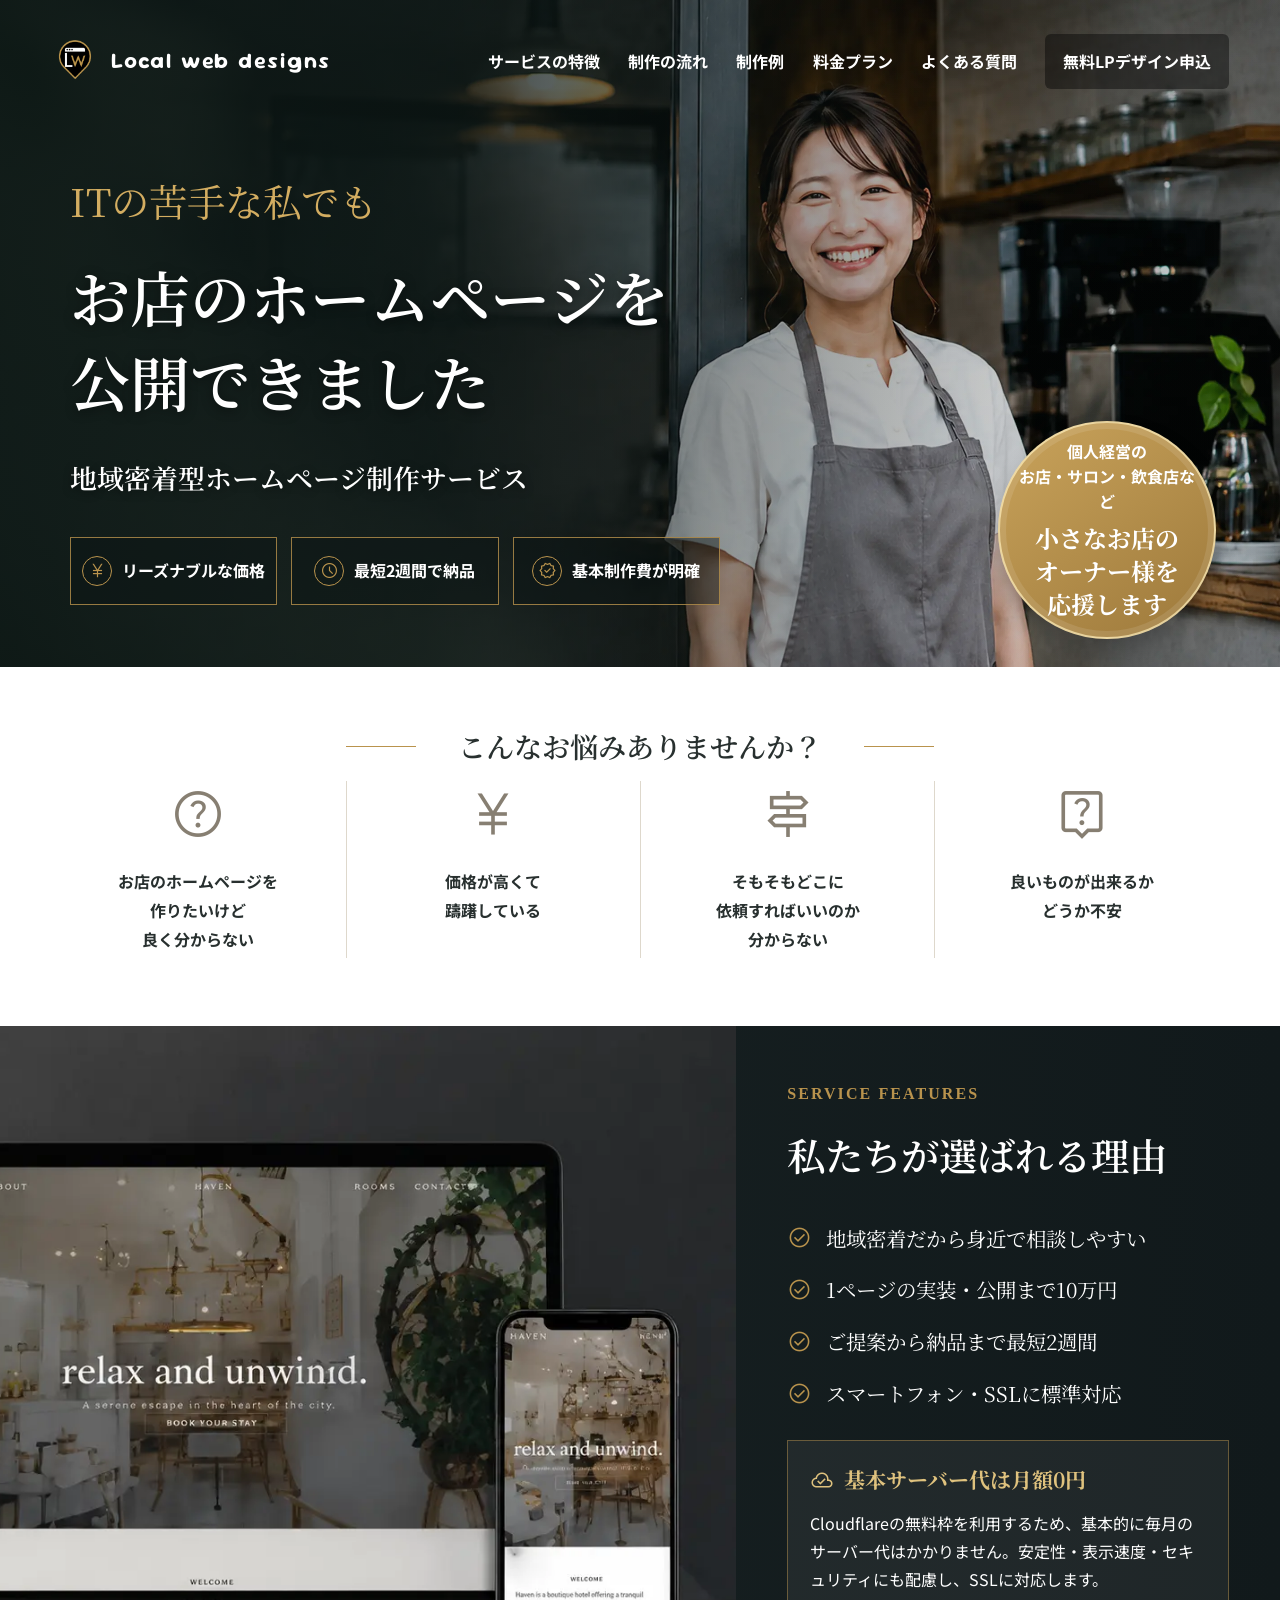
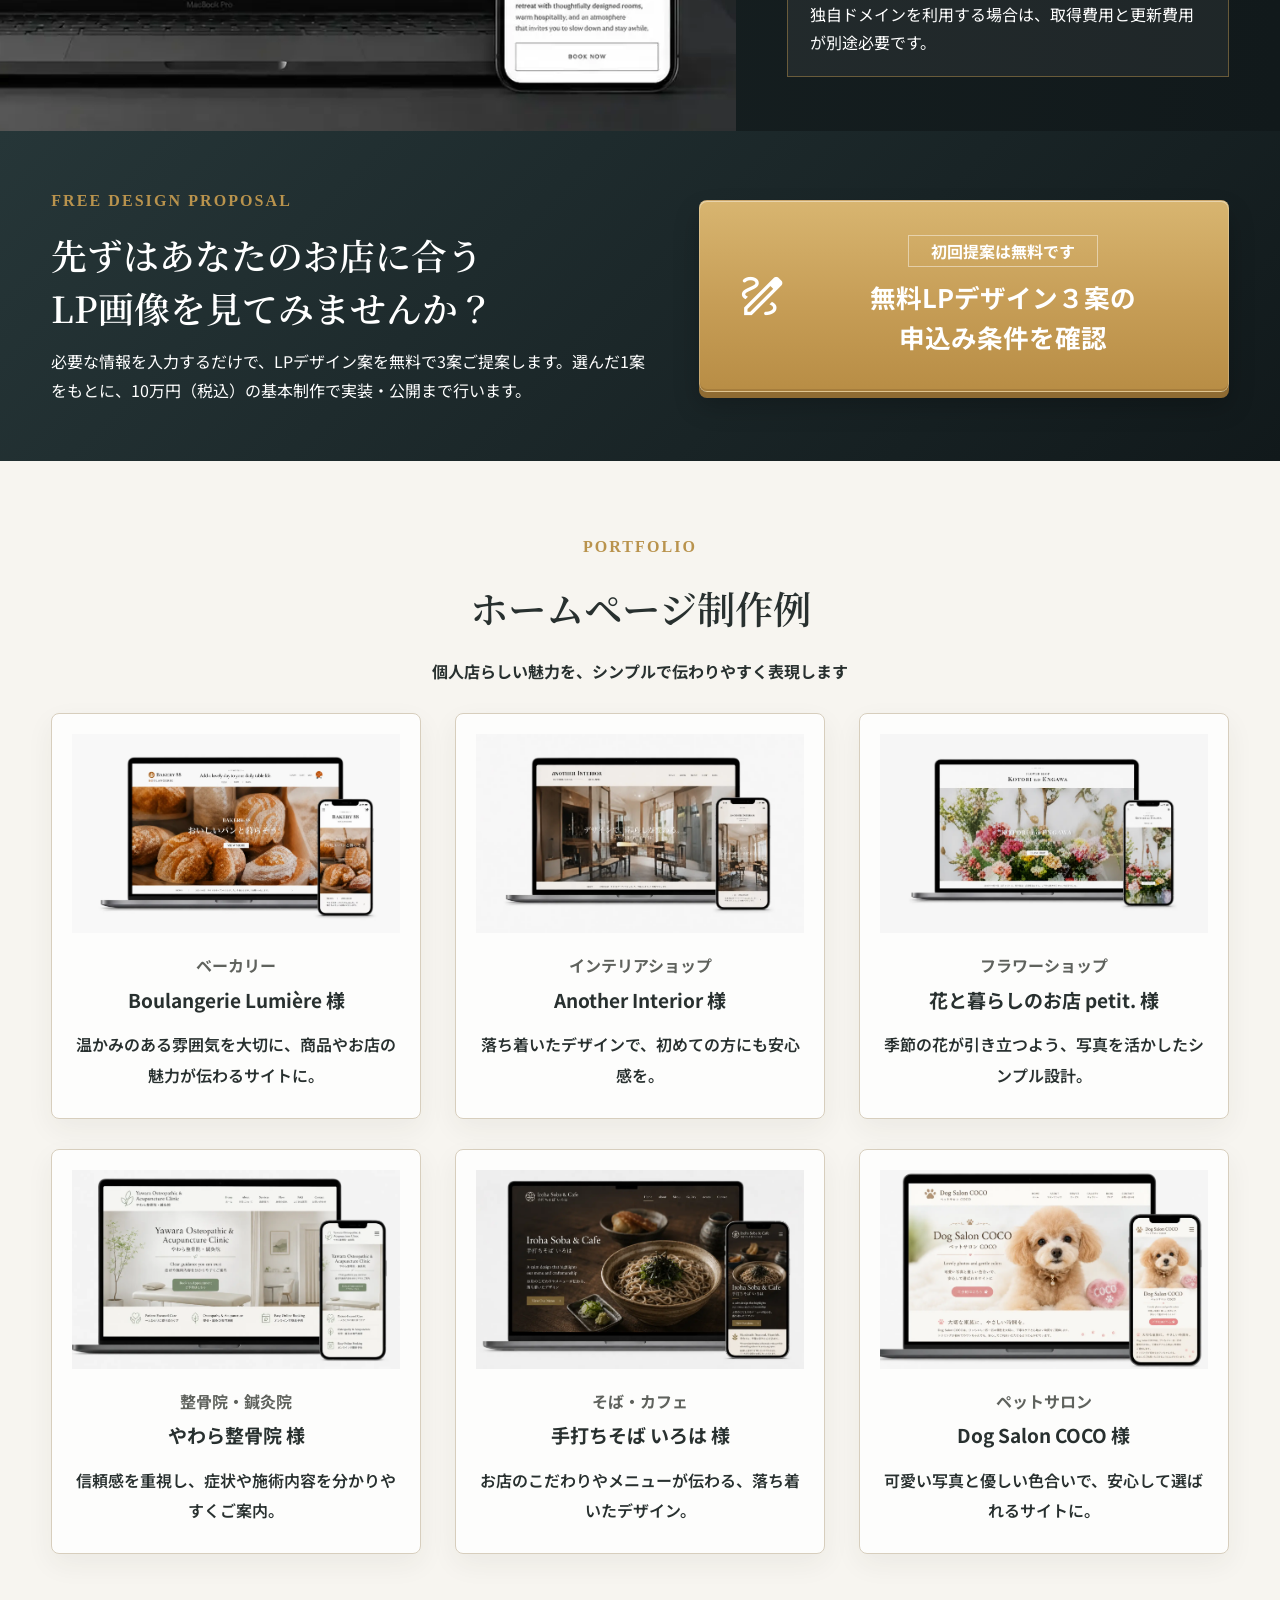
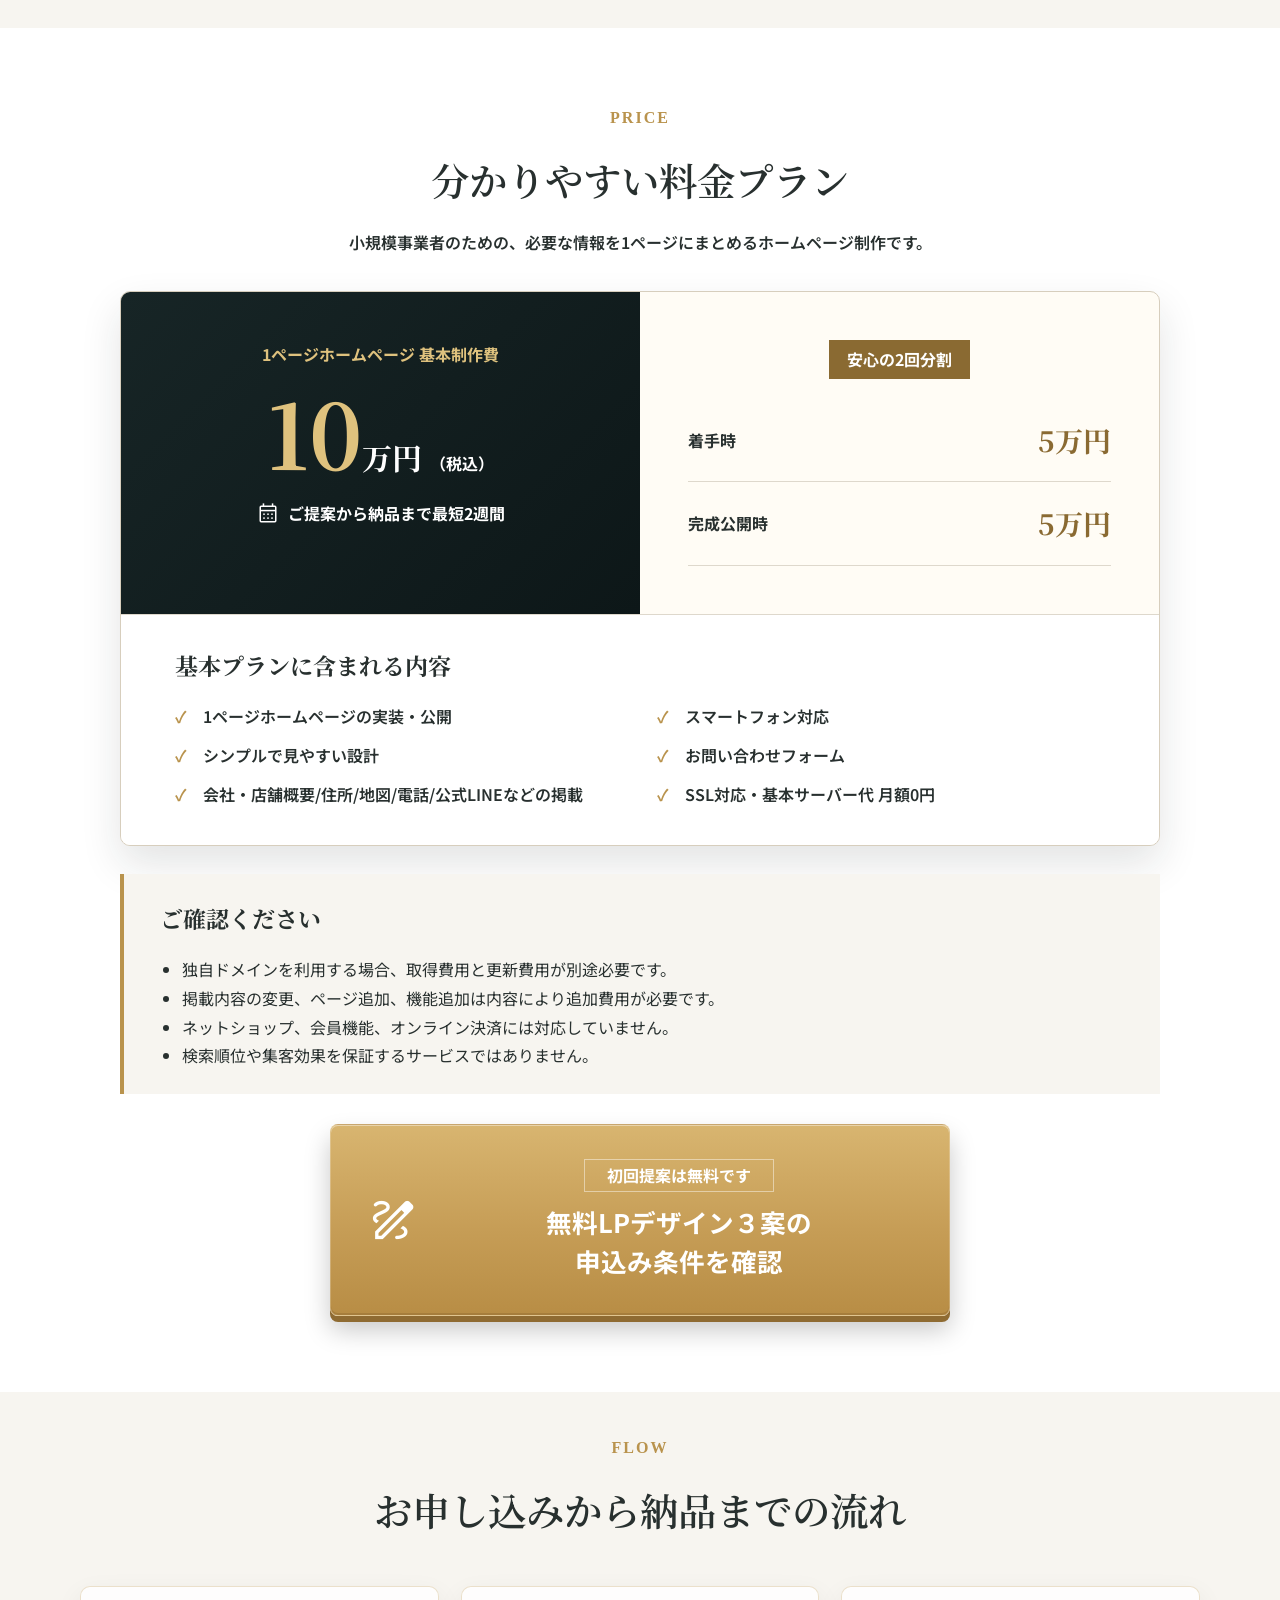
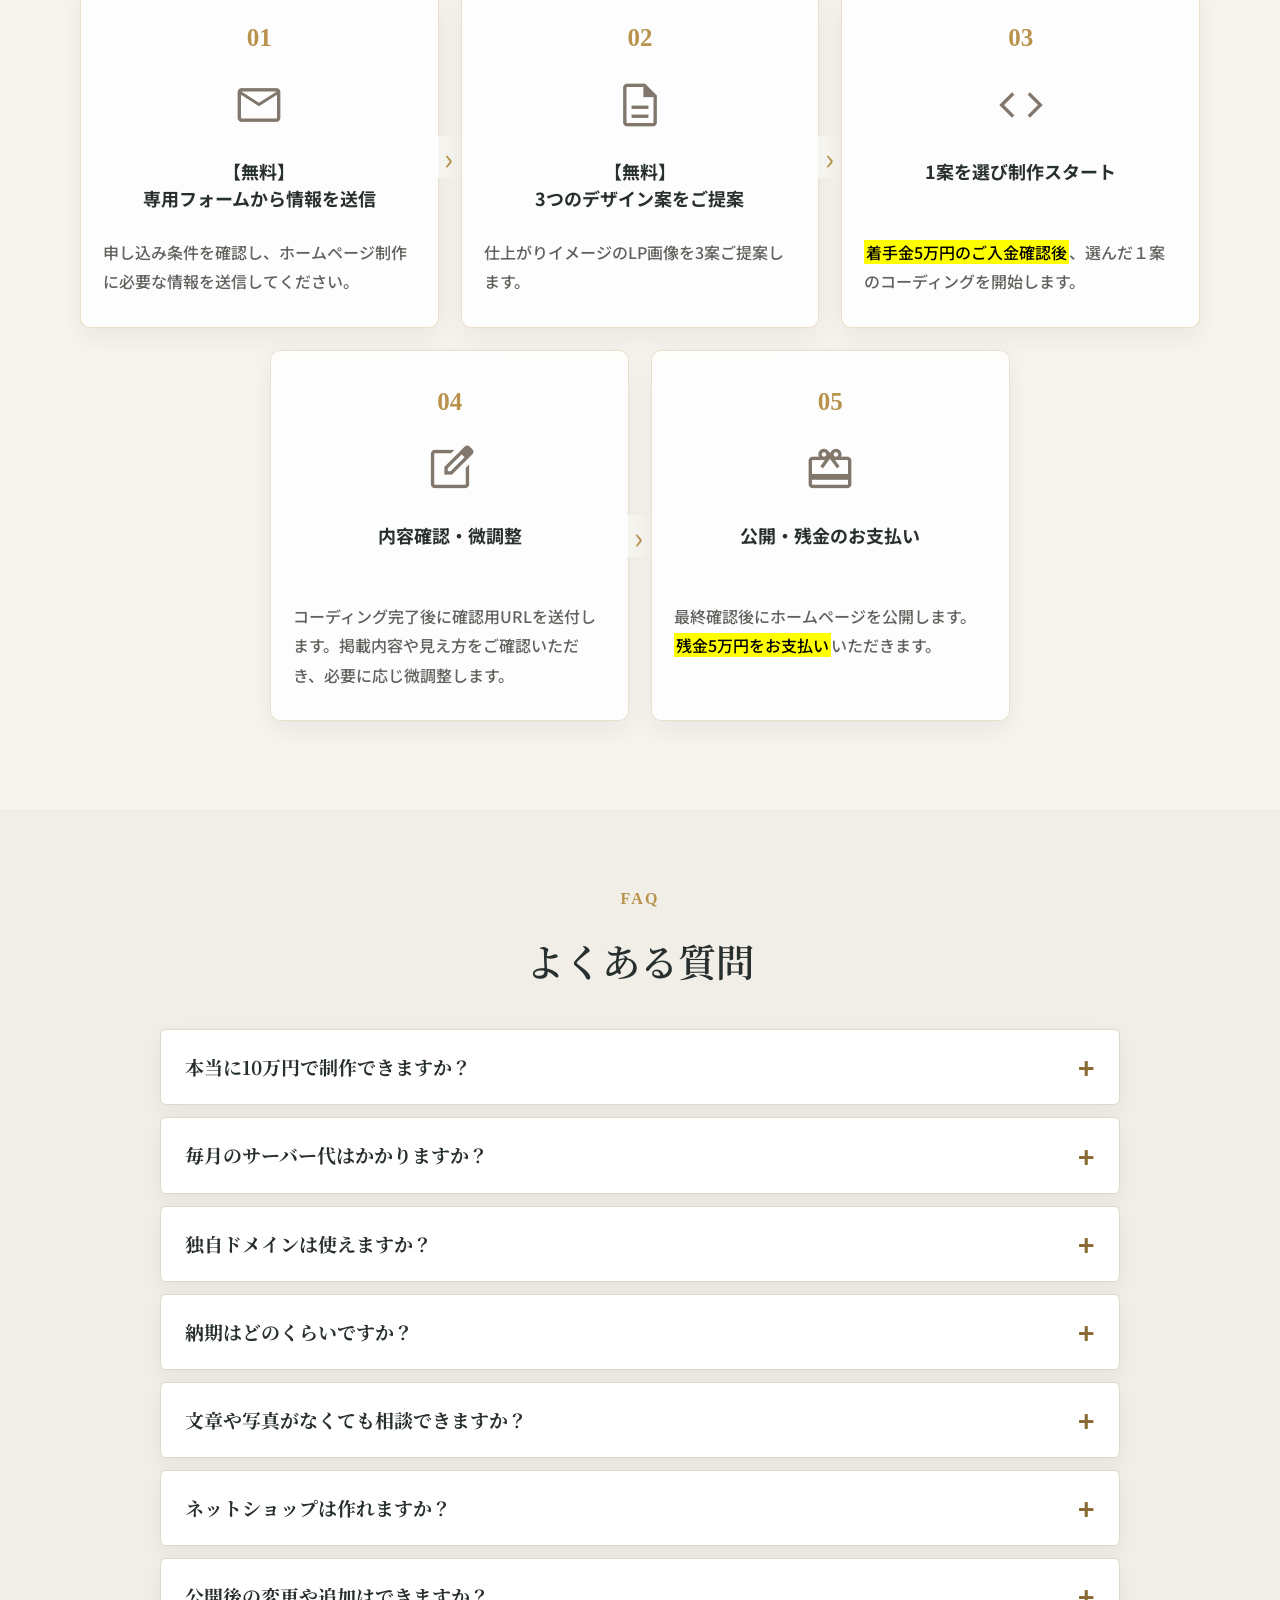
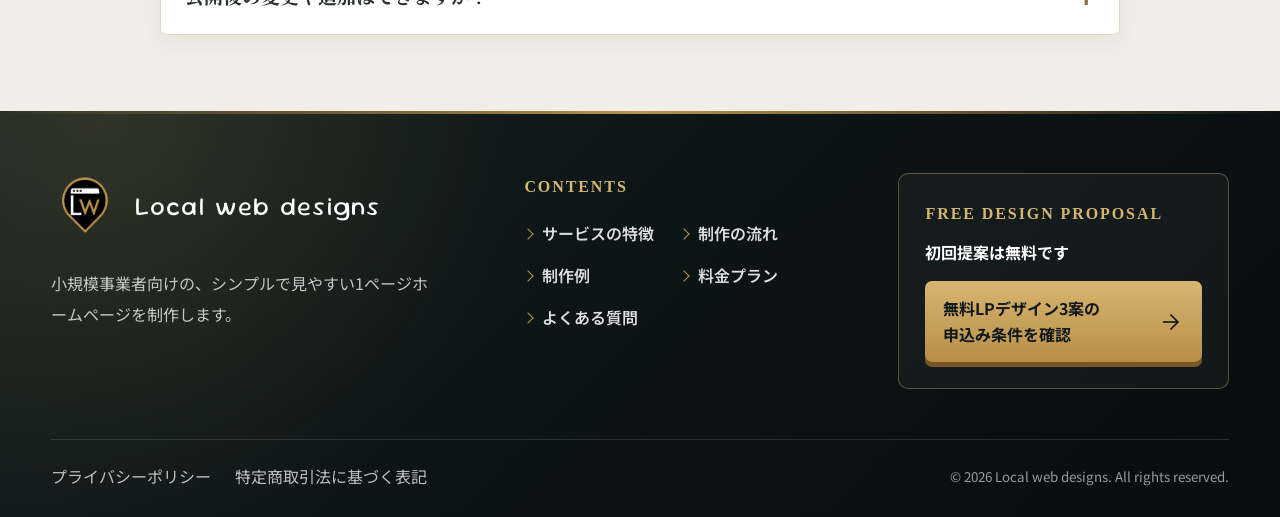
==== commit 82dcd199: "最短2週間に変更" ====
--- a/index.html
+++ b/index.html
@@ -5,10 +5,10 @@
 	<meta charset="UTF-8">
 	<meta name="robots" content="noindex">
 	<meta name="viewport" content="width=device-width, initial-scale=1.0">
-	<meta name="description" content="Local web designsは、小規模事業者向けの1ページホームページを10万円（税込）で制作します。無料のLPデザイン3案から1案を選び、実装・公開まで最短1週間で対応します。">
+	<meta name="description" content="Local web designsは、小規模事業者向けの1ページホームページを10万円（税込）で制作します。無料のLPデザイン3案から1案を選び、実装・公開まで最短2週間で対応します。">
 	<title>Local web designs | 小規模事業者向けホームページ制作</title>
 	<meta property="og:title" content="Local web designs | 小規模事業者向けホームページ制作">
-	<meta property="og:description" content="1ページホームページを10万円（税込）で制作。無料のLPデザイン3案から実装・公開まで、最短1週間で対応します。">
+	<meta property="og:description" content="1ページホームページを10万円（税込）で制作。無料のLPデザイン3案から実装・公開まで、最短2週間で対応します。">
 	<meta property="og:type" content="website">
 	<meta property="og:url" content="https://local-web-designs.com/">
 	<meta property="og:image" content="https://local-web-designs.com/assets/images/MV.webp">
@@ -57,7 +57,7 @@
 				<p class="hero-subtitle">地域密着型ホームページ制作サービス</p>
 				<ul class="hero-points" aria-label="サービスの特徴">
 					<li><span class="material-symbols-outlined" aria-hidden="true">currency_yen</span>リーズナブルな価格</li>
-					<li><span class="material-symbols-outlined" aria-hidden="true">schedule</span>最短1週間で納品</li>
+					<li><span class="material-symbols-outlined" aria-hidden="true">schedule</span>最短2週間で納品</li>
 					<li><span class="material-symbols-outlined" aria-hidden="true">verified</span>基本制作費が明確</li>
 				</ul>
 			</div>
@@ -102,7 +102,7 @@
 				<ul class="feature-list">
 					<li><span class="material-symbols-outlined" aria-hidden="true">check_circle</span>地域密着だから身近で相談しやすい</li>
 					<li><span class="material-symbols-outlined" aria-hidden="true">check_circle</span>1ページの実装・公開まで10万円</li>
-					<li><span class="material-symbols-outlined" aria-hidden="true">check_circle</span>ご提案から納品まで最短1週間</li>
+					<li><span class="material-symbols-outlined" aria-hidden="true">check_circle</span>ご提案から納品まで最短2週間</li>
 					<li><span class="material-symbols-outlined" aria-hidden="true">check_circle</span>スマートフォン・SSLに標準対応</li>
 				</ul>
 				<div class="server-note">
@@ -193,7 +193,7 @@
 				<div class="pricing-summary">
 					<p class="pricing-label">1ページホームページ 基本制作費</p>
 					<p class="pricing-amount"><strong>10</strong>万円 <span>（税込）</span></p>
-					<p class="pricing-speed"><span class="material-symbols-outlined" aria-hidden="true">calendar_month</span>ご提案から納品まで最短1週間</p>
+					<p class="pricing-speed"><span class="material-symbols-outlined" aria-hidden="true">calendar_month</span>ご提案から納品まで最短2週間</p>
 				</div>
 				<div class="payment-plan" aria-label="お支払いの内訳">
 					<p>安心の2回分割</p>
@@ -284,7 +284,7 @@
 				</details>
 				<details>
 					<summary>納期はどのくらいですか？</summary>
-					<p>必要な情報や素材が揃い、確認がスムーズに進んだ場合、ご提案から納品まで最短1週間です。内容や確認状況により前後します。</p>
+					<p>必要な情報や素材が揃い、確認がスムーズに進んだ場合、ご提案から納品まで最短2週間です。内容や確認状況により前後します。</p>
 				</details>
 				<details>
 					<summary>文章や写真がなくても相談できますか？</summary>
--- a/assets/css/style.css
+++ b/assets/css/style.css
@@ -1774,6 +1774,27 @@
   justify-content: center;
   gap: 18px;
   margin-top: 36px;
+}
+
+.turnstile-verification {
+  display: grid;
+  justify-items: center;
+  margin-top: 24px;
+}
+
+#turnstile-widget:empty {
+  display: none;
+}
+
+#turnstile-status {
+  margin: 10px 0 0;
+  color: var(--soft-ink);
+  font-weight: 600;
+  text-align: center;
+}
+
+#turnstile-status.is-error {
+  color: var(--error);
 }
 
 .confirmation-back-button,
